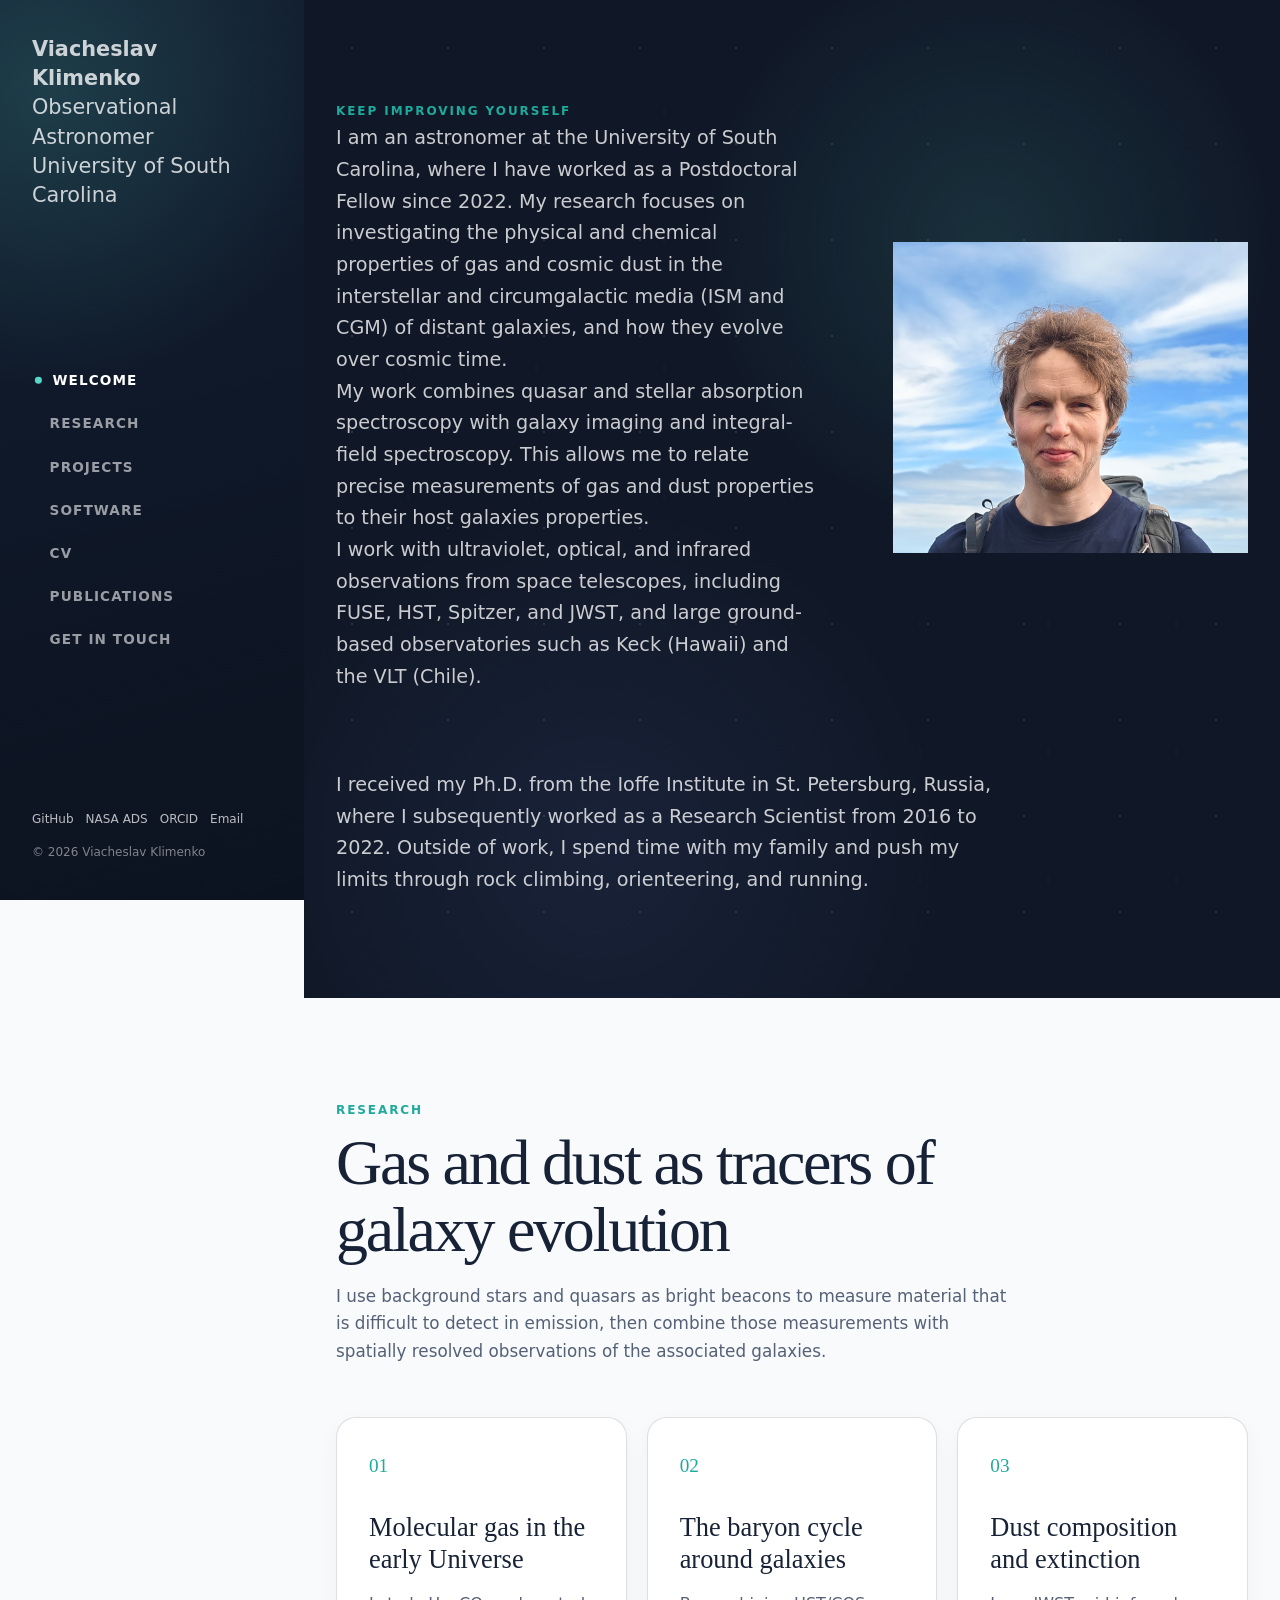
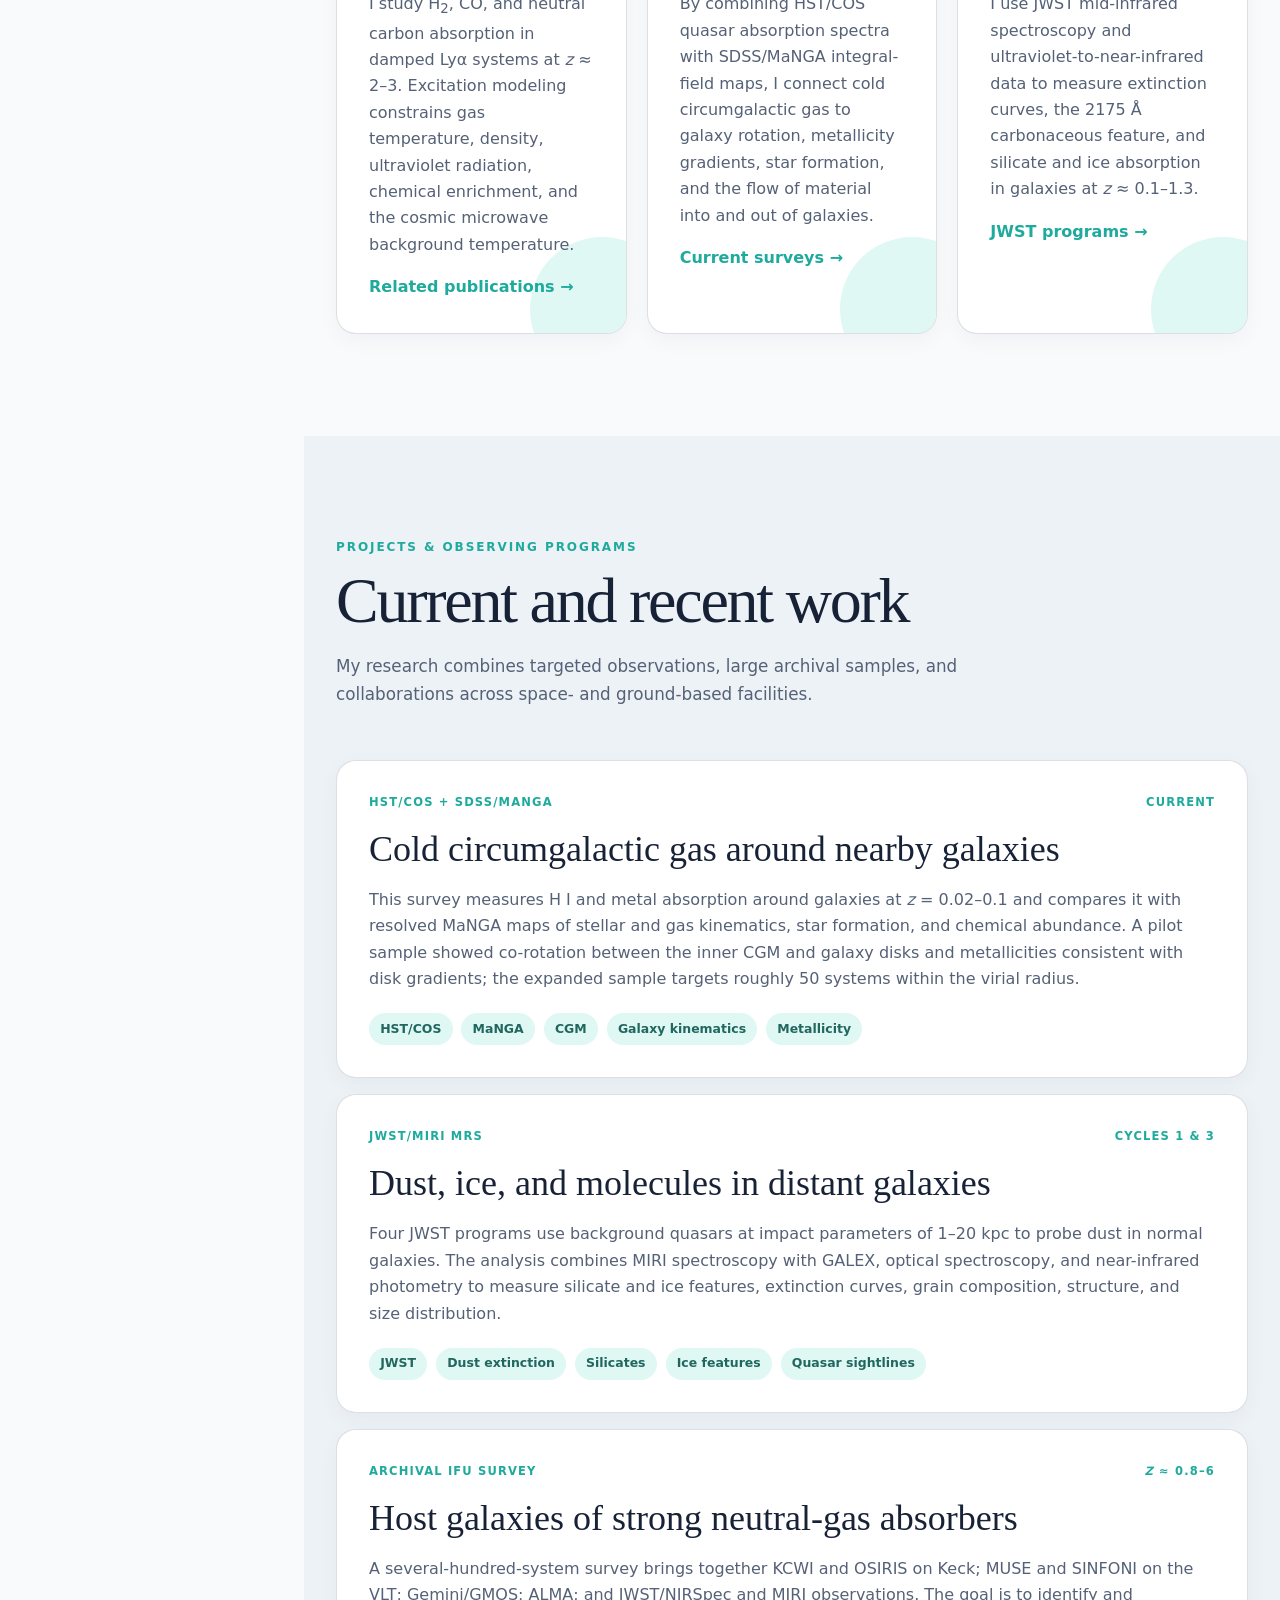
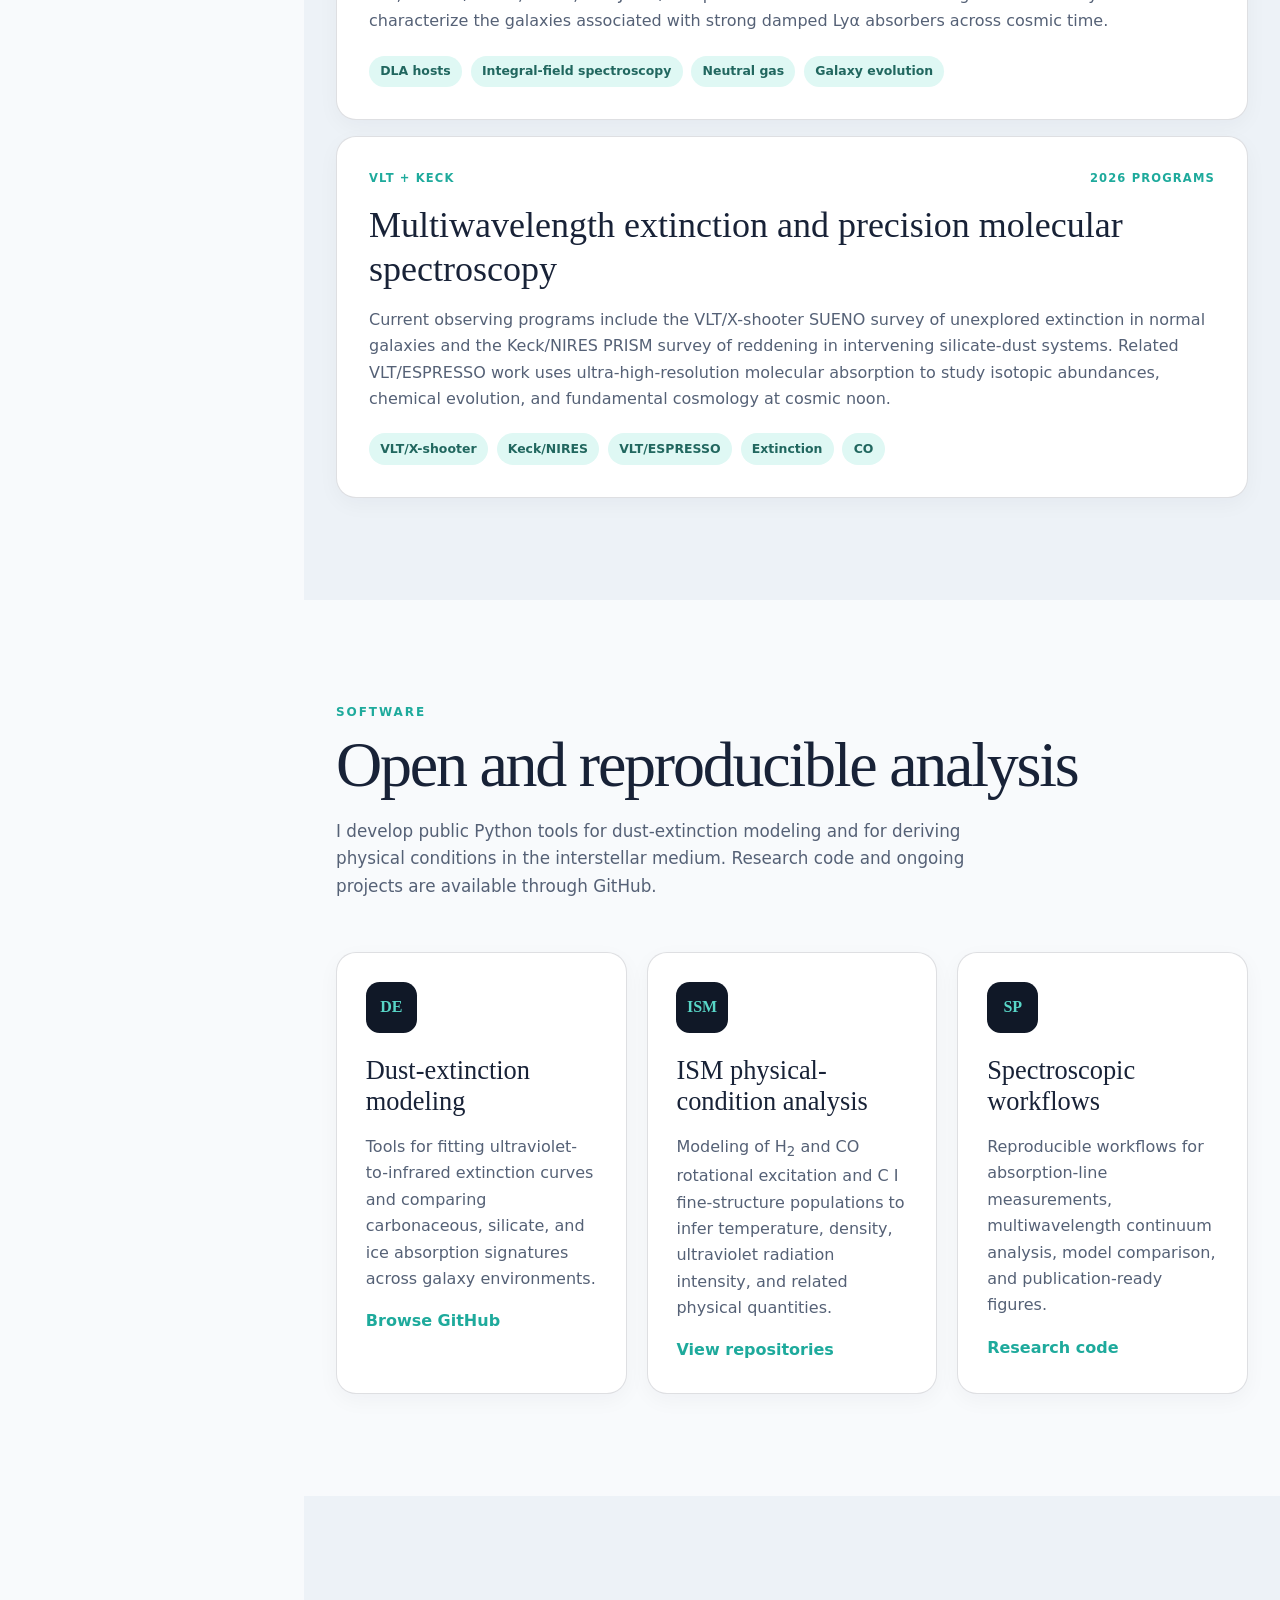
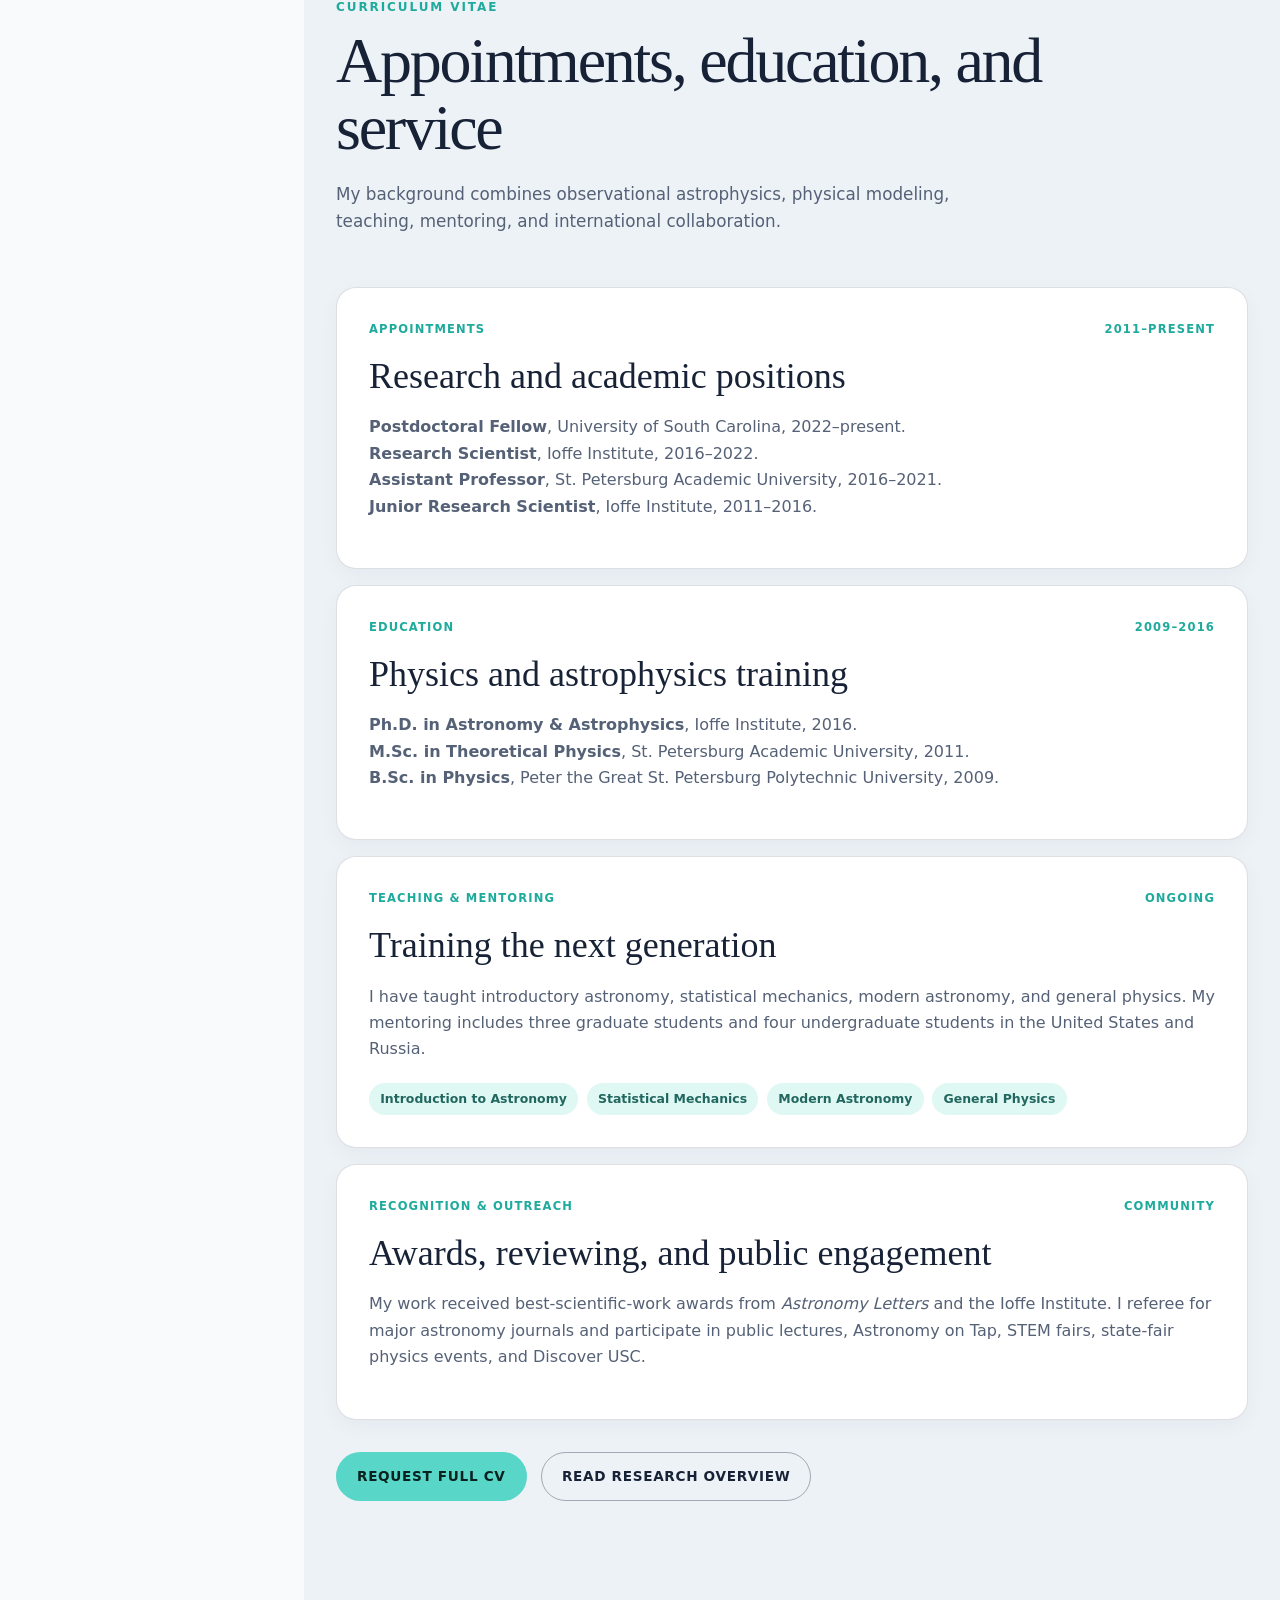
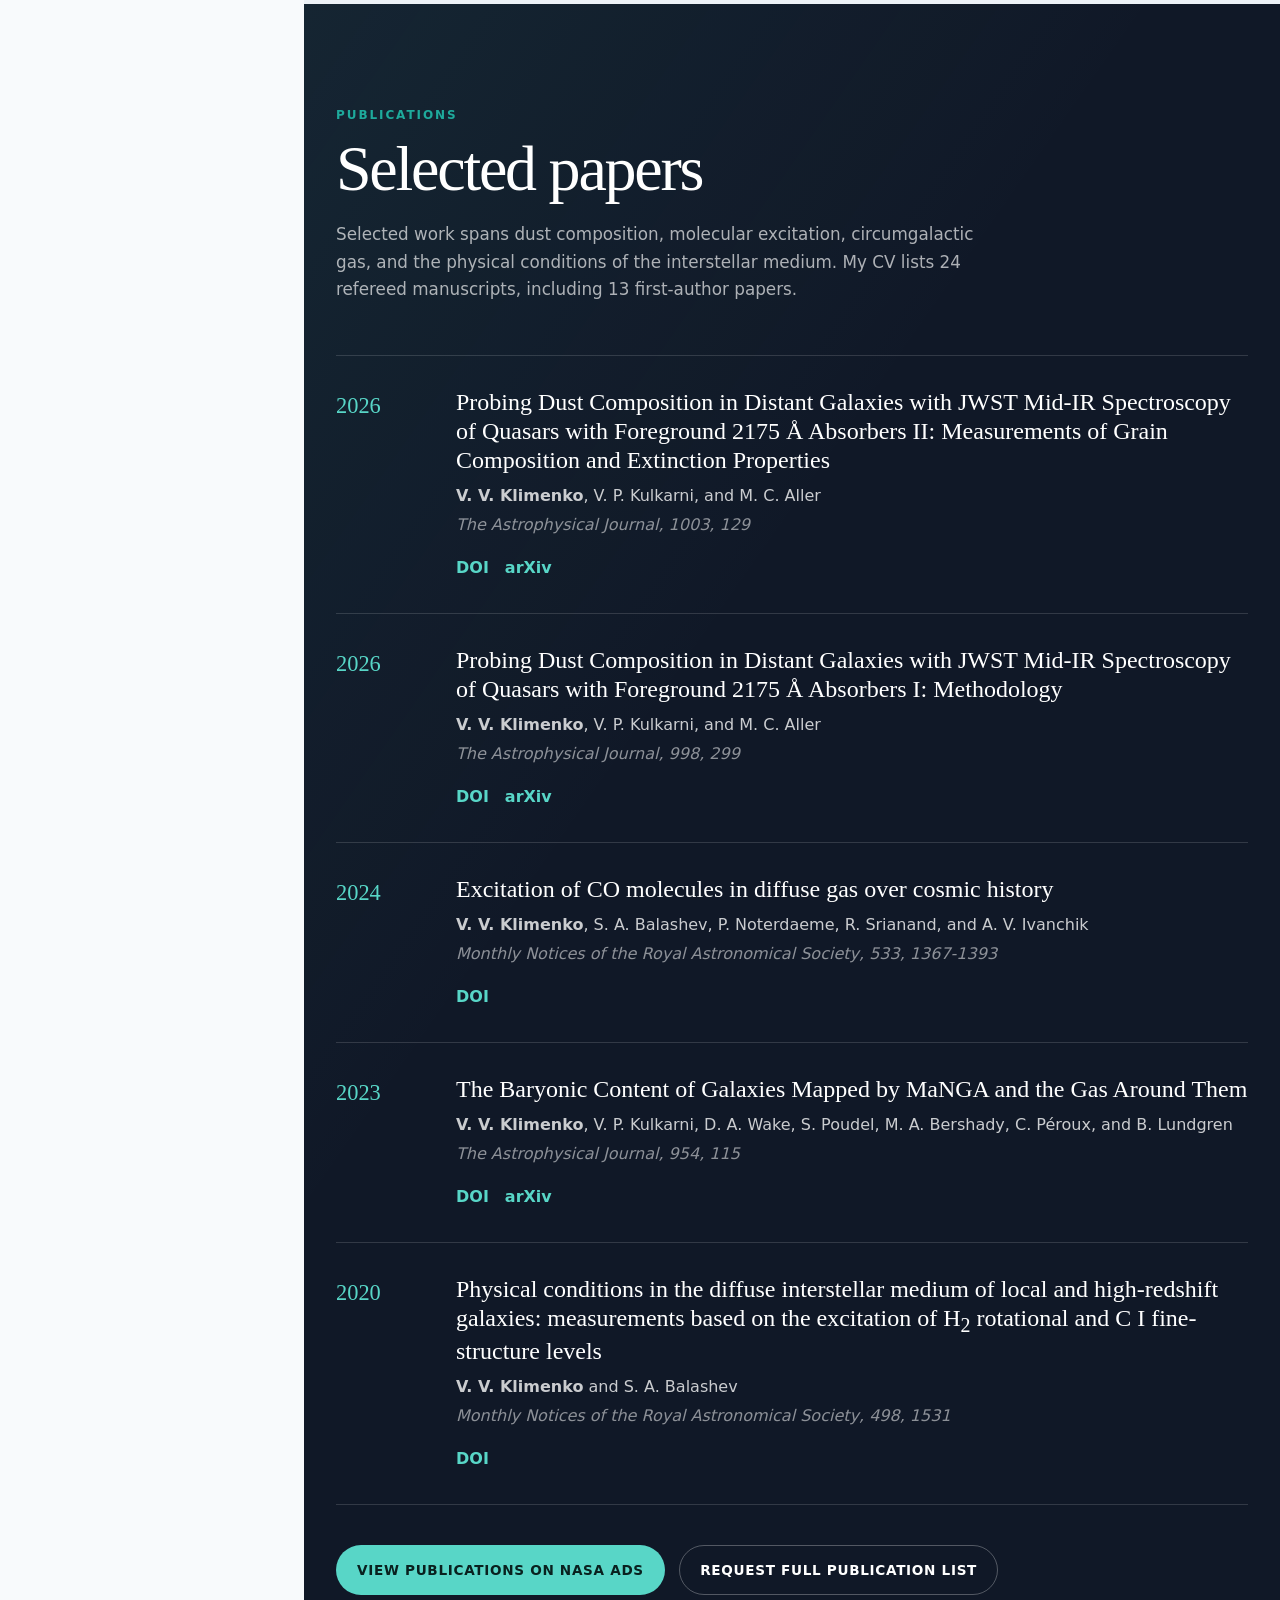
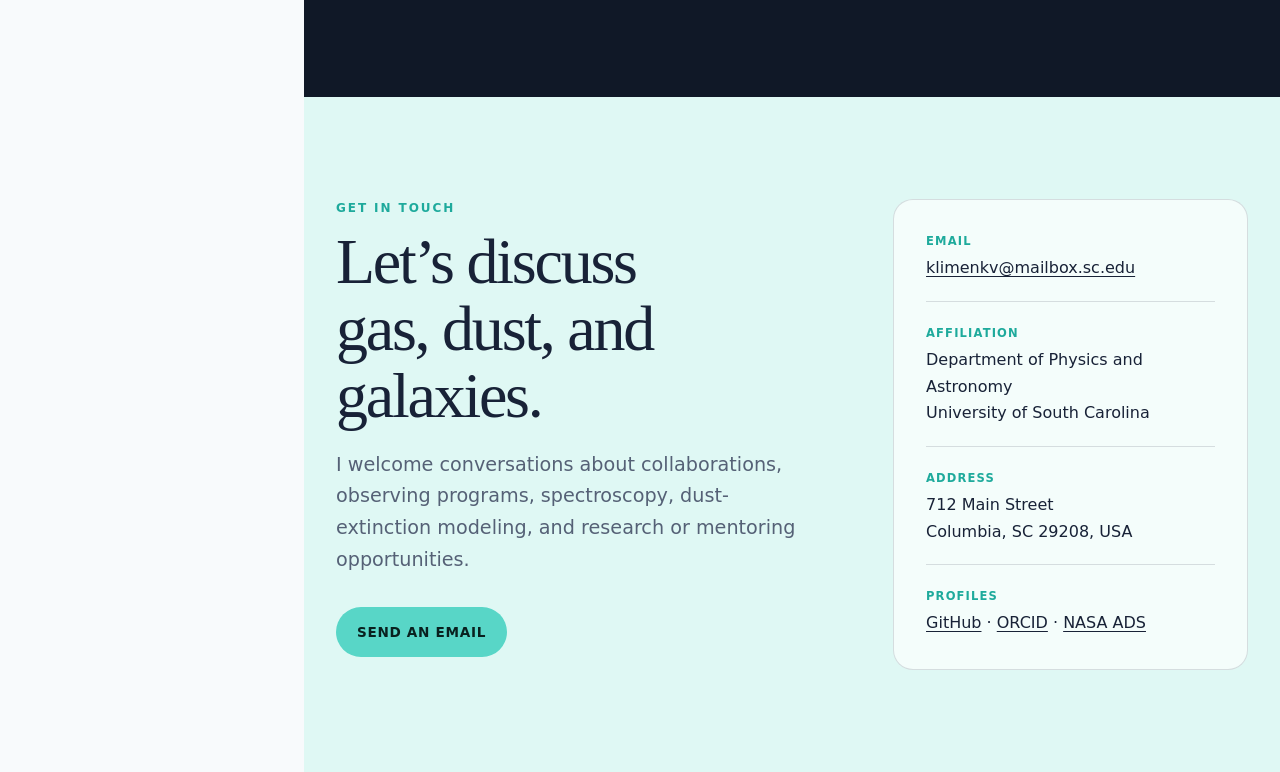
==== index.html @ ab2dc6f9 "Fix grammar and clarity in index.html content Corrected grammar and improved clarity in the text." ====
<!doctype html>
<html lang="en">
<head>
  <meta charset="utf-8">
  <meta name="viewport" content="width=device-width, initial-scale=1">
  <meta name="author" content="Viacheslav Klimenko">
  <meta name="description" content="Academic homepage of Viacheslav Klimenko, an astrophysicist studying interstellar and circumgalactic gas, dust, and galaxy evolution through absorption-line and integral-field spectroscopy.">
  <meta name="theme-color" content="#101827">
  <meta property="og:type" content="website">
  <meta property="og:title" content="Viacheslav Klimenko | Astrophysicist">
  <meta property="og:description" content="Research on gas and dust in the interstellar and circumgalactic media of nearby and distant galaxies.">
  <meta property="og:url" content="https://slavaklimenko.github.io/">
  <title>Viacheslav Klimenko | Astrophysicist</title>
  <link rel="canonical" href="https://slavaklimenko.github.io/">
  <link rel="icon" href="assets/images/favicon.svg" type="image/svg+xml">
  <link rel="stylesheet" href="assets/css/style.css">
  <script defer src="assets/js/main.js"></script>
  <script type="application/ld+json">
  {
    "@context": "https://schema.org",
    "@type": "Person",
    "name": "Viacheslav Klimenko",
    "alternateName": "Slava Klimenko",
    "jobTitle": "Postdoctoral Fellow",
    "affiliation": {
      "@type": "CollegeOrUniversity",
      "name": "University of South Carolina"
    },
    "email": "mailto:klimenkv@mailbox.sc.edu",
    "sameAs": [
      "https://github.com/slavaklimenko",
      "https://orcid.org/0000-0001-6730-2917"
    ]
  }
  </script>
</head>
<body>
  <a class="skip-link" href="#main-content">Skip to content</a>

  <aside class="sidebar" aria-label="Site navigation">
  <div class="identity">
    <h1>Viacheslav Klimenko</h1>
    <p class="info">Observational Astronomer</p>
    <p class="info">University of South Carolina</p>
  </div>

    <nav class="site-nav" aria-label="Main navigation">
      <a class="nav-link active" href="#welcome">Welcome</a>
      <a class="nav-link" href="#research">Research</a>
      <a class="nav-link" href="#projects">Projects</a>
      <a class="nav-link" href="#software">Software</a>
      <a class="nav-link" href="#background">CV</a>
      <a class="nav-link" href="#publications">Publications</a>
      <a class="nav-link" href="#contact">Get in touch</a>
    </nav>

    <div class="sidebar-footer">
      <div class="social-links" aria-label="Profile links">
        <a href="https://github.com/slavaklimenko" target="_blank" rel="noreferrer">GitHub</a>
        <a href="https://ui.adsabs.harvard.edu/search/q=author%3A%22Klimenko%2C%20V.%20V.%22" target="_blank" rel="noreferrer">NASA ADS</a>
        <a href="https://orcid.org/0000-0001-6730-2917" target="_blank" rel="noreferrer">ORCID</a>
        <a href="mailto:klimenkv@mailbox.sc.edu">Email</a>
      </div>
      <p>&copy; <span id="year"></span> Viacheslav Klimenko</p>
    </div>
  </aside>
  <main id="main-content">
    <section
      id="welcome"
      class="hero section-dark"
      aria-labelledby="welcome-heading"
    >
      <div class="star-field" aria-hidden="true"></div>
  
      <div class="section-inner hero-grid">
  
        <!-- Top-left column -->
        <div class="hero-copy reveal">
          <p class="kicker">
            Keep improving yourself
          </p>
  
          <p class="lead">
            I am an astronomer at the University of South Carolina, where I have
            worked as a Postdoctoral Fellow since 2022. My research focuses
            on investigating the physical and chemical properties of gas and
            cosmic dust in the interstellar and circumgalactic media (ISM and CGM)
            of distant galaxies, and how they evolve over cosmic time.
          </p>
  
          <p class="lead">
            My work combines quasar and stellar absorption spectroscopy with
            galaxy imaging and integral-field spectroscopy. This allows me to
            relate precise measurements of gas and dust properties to their 
            host galaxies properties.
          </p>
  
          <p class="lead">
            I work with ultraviolet, optical, and infrared observations from space
            telescopes, including FUSE, HST, Spitzer, and JWST, and large
            ground-based observatories such as Keck (Hawaii) and the VLT (Chile).
          </p>
        </div>
  
        <!-- Top-right column -->
        <div class="hero-photo reveal">
          <img
            src="assets/images/profile.jpg"
            alt="Portrait of Viacheslav Klimenko"
          >
        </div>
  
        <!-- Full-width section below both columns -->
        <div class="hero-bottom reveal">
          <p class="lead">
            I received my Ph.D. from the Ioffe Institute in St. Petersburg, Russia, where I subsequently worked as a Research Scientist from
            2016 to 2022.

            Outside of work, I spend time with my family and push my limits through rock climbing, orienteering, and running.
          </p>


          
          <!--
          <div class="button-row">
            <a class="button button-primary" href="#research">
              Explore my research
            </a>
          
            <a class="button button-ghost" href="#publications">
              Selected papers
            </a>
          
            <a class="button button-ghost" href="#background">
              Academic background
            </a>
          </div>
          -->
        </div>
  
      </div>
    </section>


    <section id="research" class="section-light" aria-labelledby="research-heading">
      <div class="section-inner">
        <header class="section-heading reveal">
          <p class="eyebrow">Research</p>
          <h2 id="research-heading">Gas and dust as tracers of galaxy evolution</h2>
          <p>
            I use background stars and quasars as bright beacons to measure material that is difficult to detect in emission,
            then combine those measurements with spatially resolved observations of the associated galaxies.
          </p>
        </header>

        <div class="card-grid research-grid">
          <article class="feature-card reveal">
            <span class="card-number">01</span>
            <h3>Molecular gas in the early Universe</h3>
            <p>
              I study H<sub>2</sub>, CO, and neutral carbon absorption in damped Lyα systems at
              <i>z</i> ≈ 2–3. Excitation modeling constrains gas temperature, density, ultraviolet radiation,
              chemical enrichment, and the cosmic microwave background temperature.
            </p>
            <a class="text-link" href="#publications">Related publications <span aria-hidden="true">&rarr;</span></a>
          </article>

          <article class="feature-card reveal">
            <span class="card-number">02</span>
            <h3>The baryon cycle around galaxies</h3>
            <p>
              By combining HST/COS quasar absorption spectra with SDSS/MaNGA integral-field maps, I connect cold
              circumgalactic gas to galaxy rotation, metallicity gradients, star formation, and the flow of material
              into and out of galaxies.
            </p>
            <a class="text-link" href="#projects">Current surveys <span aria-hidden="true">&rarr;</span></a>
          </article>

          <article class="feature-card reveal">
            <span class="card-number">03</span>
            <h3>Dust composition and extinction</h3>
            <p>
              I use JWST mid-infrared spectroscopy and ultraviolet-to-near-infrared data to measure extinction curves,
              the 2175 Å carbonaceous feature, and silicate and ice absorption in galaxies at
              <i>z</i> ≈ 0.1–1.3.
            </p>
            <a class="text-link" href="#projects">JWST programs <span aria-hidden="true">&rarr;</span></a>
          </article>
        </div>
      </div>
    </section>

    <section id="projects" class="section-muted" aria-labelledby="projects-heading">
      <div class="section-inner">
        <header class="section-heading reveal">
          <p class="eyebrow">Projects &amp; observing programs</p>
          <h2 id="projects-heading">Current and recent work</h2>
          <p>
            My research combines targeted observations, large archival samples, and collaborations across space- and
            ground-based facilities.
          </p>
        </header>

        <div class="project-list">
          <article class="project-card reveal">
            <div class="project-meta"><span>HST/COS + SDSS/MaNGA</span><span>Current</span></div>
            <h3>Cold circumgalactic gas around nearby galaxies</h3>
            <p>
              This survey measures H&nbsp;I and metal absorption around galaxies at <i>z</i> = 0.02–0.1 and compares it with
              resolved MaNGA maps of stellar and gas kinematics, star formation, and chemical abundance. A pilot sample
              showed co-rotation between the inner CGM and galaxy disks and metallicities consistent with disk gradients;
              the expanded sample targets roughly 50 systems within the virial radius.
            </p>
            <ul class="tag-list" aria-label="Project topics">
              <li>HST/COS</li><li>MaNGA</li><li>CGM</li><li>Galaxy kinematics</li><li>Metallicity</li>
            </ul>
          </article>

          <article class="project-card reveal">
            <div class="project-meta"><span>JWST/MIRI MRS</span><span>Cycles 1 &amp; 3</span></div>
            <h3>Dust, ice, and molecules in distant galaxies</h3>
            <p>
              Four JWST programs use background quasars at impact parameters of 1–20 kpc to probe dust in normal galaxies.
              The analysis combines MIRI spectroscopy with GALEX, optical spectroscopy, and near-infrared photometry to
              measure silicate and ice features, extinction curves, grain composition, structure, and size distribution.
            </p>
            <ul class="tag-list" aria-label="Project topics">
              <li>JWST</li><li>Dust extinction</li><li>Silicates</li><li>Ice features</li><li>Quasar sightlines</li>
            </ul>
          </article>

          <article class="project-card reveal">
            <div class="project-meta"><span>Archival IFU survey</span><span><i>z</i> ≈ 0.8–6</span></div>
            <h3>Host galaxies of strong neutral-gas absorbers</h3>
            <p>
              A several-hundred-system survey brings together KCWI and OSIRIS on Keck; MUSE and SINFONI on the VLT;
              Gemini/GMOS; ALMA; and JWST/NIRSpec and MIRI observations. The goal is to identify and characterize the
              galaxies associated with strong damped Lyα absorbers across cosmic time.
            </p>
            <ul class="tag-list" aria-label="Project topics">
              <li>DLA hosts</li><li>Integral-field spectroscopy</li><li>Neutral gas</li><li>Galaxy evolution</li>
            </ul>
          </article>

          <article class="project-card reveal">
            <div class="project-meta"><span>VLT + Keck</span><span>2026 programs</span></div>
            <h3>Multiwavelength extinction and precision molecular spectroscopy</h3>
            <p>
              Current observing programs include the VLT/X-shooter SUENO survey of unexplored extinction in normal
              galaxies and the Keck/NIRES PRISM survey of reddening in intervening silicate-dust systems. Related
              VLT/ESPRESSO work uses ultra-high-resolution molecular absorption to study isotopic abundances,
              chemical evolution, and fundamental cosmology at cosmic noon.
            </p>
            <ul class="tag-list" aria-label="Project topics">
              <li>VLT/X-shooter</li><li>Keck/NIRES</li><li>VLT/ESPRESSO</li><li>Extinction</li><li>CO</li>
            </ul>
          </article>
        </div>
      </div>
    </section>

    <section id="software" class="section-light" aria-labelledby="software-heading">
      <div class="section-inner">
        <header class="section-heading reveal">
          <p class="eyebrow">Software</p>
          <h2 id="software-heading">Open and reproducible analysis</h2>
          <p>
            I develop public Python tools for dust-extinction modeling and for deriving physical conditions in the
            interstellar medium. Research code and ongoing projects are available through GitHub.
          </p>
        </header>

        <div class="card-grid software-grid">
          <article class="software-card reveal">
            <div class="software-icon" aria-hidden="true">DE</div>
            <h3>Dust-extinction modeling</h3>
            <p>
              Tools for fitting ultraviolet-to-infrared extinction curves and comparing carbonaceous, silicate,
              and ice absorption signatures across galaxy environments.
            </p>
            <div class="inline-links"><a href="https://github.com/slavaklimenko" target="_blank" rel="noreferrer">Browse GitHub</a></div>
          </article>

          <article class="software-card reveal">
            <div class="software-icon" aria-hidden="true">ISM</div>
            <h3>ISM physical-condition analysis</h3>
            <p>
              Modeling of H<sub>2</sub> and CO rotational excitation and C&nbsp;I fine-structure populations to infer
              temperature, density, ultraviolet radiation intensity, and related physical quantities.
            </p>
            <div class="inline-links"><a href="https://github.com/slavaklimenko" target="_blank" rel="noreferrer">View repositories</a></div>
          </article>

          <article class="software-card reveal">
            <div class="software-icon" aria-hidden="true">SP</div>
            <h3>Spectroscopic workflows</h3>
            <p>
              Reproducible workflows for absorption-line measurements, multiwavelength continuum analysis,
              model comparison, and publication-ready figures.
            </p>
            <div class="inline-links"><a href="https://github.com/slavaklimenko" target="_blank" rel="noreferrer">Research code</a></div>
          </article>
        </div>
      </div>
    </section>

    <section id="background" class="section-muted" aria-labelledby="background-heading">
      <div class="section-inner">
        <header class="section-heading reveal">
          <p class="eyebrow">Curriculum vitae</p>
          <h2 id="background-heading">Appointments, education, and service</h2>
          <p>
            My background combines observational astrophysics, physical modeling, teaching, mentoring, and
            international collaboration.
          </p>
        </header>

        <div class="project-list">
          <article class="project-card reveal">
            <div class="project-meta"><span>Appointments</span><span>2011–present</span></div>
            <h3>Research and academic positions</h3>
            <p>
              <strong>Postdoctoral Fellow</strong>, University of South Carolina, 2022–present.<br>
              <strong>Research Scientist</strong>, Ioffe Institute, 2016–2022.<br>
              <strong>Assistant Professor</strong>, St. Petersburg Academic University, 2016–2021.<br>
              <strong>Junior Research Scientist</strong>, Ioffe Institute, 2011–2016.
            </p>
          </article>

          <article class="project-card reveal">
            <div class="project-meta"><span>Education</span><span>2009–2016</span></div>
            <h3>Physics and astrophysics training</h3>
            <p>
              <strong>Ph.D. in Astronomy &amp; Astrophysics</strong>, Ioffe Institute, 2016.<br>
              <strong>M.Sc. in Theoretical Physics</strong>, St. Petersburg Academic University, 2011.<br>
              <strong>B.Sc. in Physics</strong>, Peter the Great St. Petersburg Polytechnic University, 2009.
            </p>
          </article>

          <article class="project-card reveal">
            <div class="project-meta"><span>Teaching &amp; mentoring</span><span>Ongoing</span></div>
            <h3>Training the next generation</h3>
            <p>
              I have taught introductory astronomy, statistical mechanics, modern astronomy, and general physics.
              My mentoring includes three graduate students and four undergraduate students in the United States
              and Russia.
            </p>
            <ul class="tag-list" aria-label="Teaching topics">
              <li>Introduction to Astronomy</li><li>Statistical Mechanics</li><li>Modern Astronomy</li><li>General Physics</li>
            </ul>
          </article>

          <article class="project-card reveal">
            <div class="project-meta"><span>Recognition &amp; outreach</span><span>Community</span></div>
            <h3>Awards, reviewing, and public engagement</h3>
            <p>
              My work received best-scientific-work awards from <em>Astronomy Letters</em> and the Ioffe Institute.
              I referee for major astronomy journals and participate in public lectures, Astronomy on Tap,
              STEM fairs, state-fair physics events, and Discover USC.
            </p>
          </article>
        </div>

        <div class="button-row">
          <a class="button button-primary" href="mailto:klimenkv@mailbox.sc.edu?subject=Curriculum%20Vitae%20request">Request full CV</a>
          <a class="button button-outline" href="#research">Read research overview</a>
        </div>
      </div>
    </section>

    <section id="publications" class="section-dark section-publications" aria-labelledby="publications-heading">
      <div class="section-inner">
        <header class="section-heading reveal">
          <p class="eyebrow">Publications</p>
          <h2 id="publications-heading">Selected papers</h2>
          <p>
            Selected work spans dust composition, molecular excitation, circumgalactic gas, and the physical conditions
            of the interstellar medium. My CV lists 24 refereed manuscripts, including 13 first-author papers.
          </p>
        </header>

        <ol class="publication-list">
          <li class="publication reveal">
            <span class="pub-year">2026</span>
            <div>
              <h3>Probing Dust Composition in Distant Galaxies with JWST Mid-IR Spectroscopy of Quasars with Foreground 2175 Å Absorbers II: Measurements of Grain Composition and Extinction Properties</h3>
              <p><strong>V. V. Klimenko</strong>, V. P. Kulkarni, and M. C. Aller</p>
              <p class="journal">The Astrophysical Journal, 1003, 129</p>
              <div class="inline-links"><a href="https://doi.org/10.3847/1538-4357/ae5659" target="_blank" rel="noreferrer">DOI</a><a href="https://arxiv.org/abs/2603.25034" target="_blank" rel="noreferrer">arXiv</a></div>
            </div>
          </li>

          <li class="publication reveal">
            <span class="pub-year">2026</span>
            <div>
              <h3>Probing Dust Composition in Distant Galaxies with JWST Mid-IR Spectroscopy of Quasars with Foreground 2175 Å Absorbers I: Methodology</h3>
              <p><strong>V. V. Klimenko</strong>, V. P. Kulkarni, and M. C. Aller</p>
              <p class="journal">The Astrophysical Journal, 998, 299</p>
              <div class="inline-links"><a href="https://doi.org/10.3847/1538-4357/ae3240" target="_blank" rel="noreferrer">DOI</a><a href="https://arxiv.org/abs/2602.09192" target="_blank" rel="noreferrer">arXiv</a></div>
            </div>
          </li>

          <li class="publication reveal">
            <span class="pub-year">2024</span>
            <div>
              <h3>Excitation of CO molecules in diffuse gas over cosmic history</h3>
              <p><strong>V. V. Klimenko</strong>, S. A. Balashev, P. Noterdaeme, R. Srianand, and A. V. Ivanchik</p>
              <p class="journal">Monthly Notices of the Royal Astronomical Society, 533, 1367-1393</p>
              <div class="inline-links"><a href="https://doi.org/10.1093/mnras/stae1863" target="_blank" rel="noreferrer">DOI</a></div>
            </div>
          </li>

          <li class="publication reveal">
            <span class="pub-year">2023</span>
            <div>
              <h3>The Baryonic Content of Galaxies Mapped by MaNGA and the Gas Around Them</h3>
              <p><strong>V. V. Klimenko</strong>, V. P. Kulkarni, D. A. Wake, S. Poudel, M. A. Bershady, C. Péroux, and B. Lundgren</p>
              <p class="journal">The Astrophysical Journal, 954, 115</p>
              <div class="inline-links"><a href="https://doi.org/10.3847/1538-4357/ace329" target="_blank" rel="noreferrer">DOI</a><a href="https://arxiv.org/abs/2308.10992" target="_blank" rel="noreferrer">arXiv</a></div>
            </div>
          </li>

          <li class="publication reveal">
            <span class="pub-year">2020</span>
            <div>
              <h3>Physical conditions in the diffuse interstellar medium of local and high-redshift galaxies: measurements based on the excitation of H<sub>2</sub> rotational and C&nbsp;I fine-structure levels</h3>
              <p><strong>V. V. Klimenko</strong> and S. A. Balashev</p>
              <p class="journal">Monthly Notices of the Royal Astronomical Society, 498, 1531</p>
              <div class="inline-links"><a href="https://doi.org/10.1093/mnras/staa2134" target="_blank" rel="noreferrer">DOI</a></div>
            </div>
          </li>
        </ol>

        <div class="button-row">
          <a class="button button-primary" href="https://ui.adsabs.harvard.edu/search/q=author%3A%22Klimenko%2C%20V.%20V.%22" target="_blank" rel="noreferrer">View publications on NASA ADS</a>
          <a class="button button-ghost" href="mailto:klimenkv@mailbox.sc.edu?subject=Publication%20list%20request">Request full publication list</a>
        </div>
      </div>
    </section>

    <section id="contact" class="section-contact" aria-labelledby="contact-heading">
      <div class="section-inner contact-grid">
        <div class="reveal">
          <p class="eyebrow">Get in touch</p>
          <h2 id="contact-heading">Let’s discuss gas, dust, and galaxies.</h2>
          <p class="lead">
            I welcome conversations about collaborations, observing programs, spectroscopy, dust-extinction modeling,
            and research or mentoring opportunities.
          </p>
          <a class="button button-primary" href="mailto:klimenkv@mailbox.sc.edu">Send an email</a>
        </div>

        <address class="contact-card reveal">
          <div><span>Email</span><a href="mailto:klimenkv@mailbox.sc.edu">klimenkv@mailbox.sc.edu</a></div>
          <div><span>Affiliation</span><p>Department of Physics and Astronomy<br>University of South Carolina</p></div>
          <div><span>Address</span><p>712 Main Street<br>Columbia, SC 29208, USA</p></div>
          <div><span>Profiles</span><p><a href="https://github.com/slavaklimenko" target="_blank" rel="noreferrer">GitHub</a> &middot; <a href="https://orcid.org/0000-0001-6730-2917" target="_blank" rel="noreferrer">ORCID</a> &middot; <a href="https://ui.adsabs.harvard.edu/search/q=author%3A%22Klimenko%2C%20V.%20V.%22" target="_blank" rel="noreferrer">NASA ADS</a></p></div>
        </address>
      </div>
    </section>
  </main>

  <button id="back-to-top" class="back-to-top" type="button" aria-label="Back to top">&uarr;</button>
</body>
</html>
---- assets/css/style.css ----
:root {
  --sidebar-width: 19rem;
  --ink: #182237;
  --ink-soft: #556176;
  --paper: #f8fafc;
  --paper-alt: #edf2f7;
  --night: #101827;
  --night-soft: #18243a;
  --accent: #58d6c7;
  --accent-strong: #1eaa9c;
  --accent-pale: #dff8f4;
  --line: rgba(24, 34, 55, 0.14);
  --white: #ffffff;
  --shadow: 0 1rem 3rem rgba(16, 24, 39, 0.12);
  --radius: 1.25rem;
  --max-width: 76rem;
  --font-sans: Inter, ui-sans-serif, system-ui, -apple-system, BlinkMacSystemFont, "Segoe UI", sans-serif;
  --font-display: Georgia, "Times New Roman", serif;
}

* {
  box-sizing: border-box;
}

html {
  scroll-behavior: smooth;
}

body {
  margin: 0;
  min-width: 20rem;
  background: var(--paper);
  color: var(--ink);
  font-family: var(--font-sans);
  line-height: 1.65;
}

img {
  display: block;
  max-width: 100%;
}

a {
  color: inherit;
  text-decoration-thickness: 0.08em;
  text-underline-offset: 0.18em;
}

a:focus-visible,
button:focus-visible {
  outline: 0.2rem solid var(--accent);
  outline-offset: 0.2rem;
}

.skip-link {
  position: fixed;
  z-index: 1000;
  top: 0.75rem;
  left: 0.75rem;
  transform: translateY(-200%);
  padding: 0.7rem 1rem;
  border-radius: 0.5rem;
  background: var(--white);
  color: var(--night);
  font-weight: 700;
}

.skip-link:focus {
  transform: translateY(0);
}

.sidebar {
  position: fixed;
  inset: 0 auto 0 0;
  z-index: 50;
  display: flex;
  width: var(--sidebar-width);
  flex-direction: column;
  justify-content: space-between;
  overflow-y: auto;
  padding: 2.2rem 2rem 1.6rem;
  background:
    radial-gradient(circle at 15% 10%, rgba(88, 214, 199, 0.18), transparent 35%),
    linear-gradient(165deg, #121d30 0%, #0c1320 100%);
  color: rgba(255, 255, 255, 0.78);
}

.identity h1,
.identity .info {
  font-size: 1.3rem;   /* Same size for all lines */
  font-weight: 600;
  margin: 0;
  line-height: 1.4;
}

.identity .info {
  font-weight: 400;    /* Optional: slightly lighter than the name */
}


.monogram {
  display: inline-grid;
  width: 3.3rem;
  height: 3.3rem;
  place-items: center;
  border: 0.08rem solid rgba(255, 255, 255, 0.28);
  border-radius: 50%;
  color: var(--white);
  font-family: var(--font-display);
  font-size: 1.3rem;
  text-decoration: none;
}

.eyebrow,
.kicker {
  margin: 0;
  color: var(--accent-strong);
  font-size: 0.75rem;
  font-weight: 800;
  letter-spacing: 0.16em;
  text-transform: uppercase;
}

.sidebar .eyebrow {
  margin-top: 1.25rem;
  color: var(--accent);
}

.roles {
  margin: 0;
  font-size: 0.94rem;
  line-height: 1.55;
}

.site-nav {
  display: grid;
  gap: 0.2rem;
  margin: 2.4rem 0;
}

.nav-link {
  position: relative;
  padding: 0.55rem 0 0.55rem 1.1rem;
  color: rgba(255, 255, 255, 0.58);
  font-size: 0.85rem;
  font-weight: 750;
  letter-spacing: 0.08em;
  text-decoration: none;
  text-transform: uppercase;
  transition: color 180ms ease, transform 180ms ease;
}

.nav-link::before {
  position: absolute;
  top: 50%;
  left: 0;
  width: 0.42rem;
  height: 0.42rem;
  border-radius: 50%;
  background: var(--accent);
  content: "";
  opacity: 0;
  transform: translateY(-50%) scale(0.5);
  transition: opacity 180ms ease, transform 180ms ease;
}

.nav-link:hover,
.nav-link.active {
  color: var(--white);
  transform: translateX(0.18rem);
}

.nav-link.active::before {
  opacity: 1;
  transform: translateY(-50%) scale(1);
}

.sidebar-footer {
  color: rgba(255, 255, 255, 0.48);
  font-size: 0.75rem;
}

.social-links {
  display: flex;
  flex-wrap: wrap;
  gap: 0.75rem;
  margin-bottom: 0.8rem;
}

.social-links a {
  color: rgba(255, 255, 255, 0.72);
  text-decoration: none;
}

.social-links a:hover {
  color: var(--accent);
}

main {
  margin-left: var(--sidebar-width);
}

section {
  position: relative;
  scroll-margin-top: 1rem;
}

.section-inner {
  width: min(calc(100% - 4rem), var(--max-width));
  margin-inline: auto;
  padding-block: clamp(5rem, 8vw, 8rem);
}

.section-dark {
  overflow: hidden;
  background: var(--night);
  color: rgba(255, 255, 255, 0.78);
}

.section-light {
  background: var(--paper);
}

.section-muted {
  background: var(--paper-alt);
}

.hero {
  min-height: 100vh;
  display: grid;
  align-items: center;
}

.star-field,
.star-field::before,
.star-field::after {
  position: absolute;
  inset: 0;
  pointer-events: none;
}

.star-field {
  background:
    radial-gradient(circle at 70% 24%, rgba(88, 214, 199, 0.13), transparent 28%),
    radial-gradient(circle at 30% 85%, rgba(125, 152, 255, 0.08), transparent 32%);
}

.star-field::before {
  background-image:
    radial-gradient(circle, rgba(255,255,255,0.7) 0 0.05rem, transparent 0.06rem),
    radial-gradient(circle, rgba(255,255,255,0.4) 0 0.04rem, transparent 0.05rem);
  background-position: 0 0, 2.5rem 3rem;
  background-size: 6rem 6rem, 8rem 8rem;
  content: "";
  opacity: 0.16;
}

.hero-grid {
  position: relative;
  display: grid;
  grid-template-columns: minmax(0, 1.15fr) minmax(18rem, 0.85fr);
  gap: clamp(2.5rem, 6vw, 6rem);
  align-items: center;
}

.hero h2,
.section-heading h2,
.contact-grid h2 {
  margin: 0.55rem 0 1.2rem;
  font-family: var(--font-display);
  font-weight: 500;
  line-height: 1.05;
}

.hero h2 {
  max-width: 13ch;
  color: var(--white);
  font-size: clamp(3.3rem, 7vw, 7.5rem);
  letter-spacing: -0.04em;
}

.hero-bottom {
  grid-column: 1 / -1;
}

.lead {
  max-width: 42rem;
  margin: 0;
  font-size: clamp(1.05rem, 1.5vw, 1.28rem);
}

.button-row {
  display: flex;
  flex-wrap: wrap;
  gap: 0.9rem;
  margin-top: 2rem;
}

.button {
  display: inline-flex;
  min-height: 3.1rem;
  align-items: center;
  justify-content: center;
  padding: 0.75rem 1.25rem;
  border: 0.08rem solid transparent;
  border-radius: 999px;
  font-size: 0.85rem;
  font-weight: 800;
  letter-spacing: 0.05em;
  text-decoration: none;
  text-transform: uppercase;
  transition: transform 180ms ease, background-color 180ms ease, border-color 180ms ease;
}

.button:hover {
  transform: translateY(-0.15rem);
}

.button-primary {
  background: var(--accent);
  color: #09211f;
}

.button-primary:hover {
  background: #78e4d8;
}

.button-ghost {
  border-color: rgba(255, 255, 255, 0.28);
  color: var(--white);
}

.button-ghost:hover {
  border-color: var(--accent);
}

.button-outline {
  border-color: rgba(24, 34, 55, 0.35);
  color: var(--ink);
}

.button-outline:hover {
  border-color: var(--accent-strong);
  background: rgba(255, 255, 255, 0.55);
}

.profile-card {
  overflow: hidden;
  border: 0.08rem solid rgba(255, 255, 255, 0.14);
  border-radius: var(--radius);
  background: rgba(255, 255, 255, 0.06);
  box-shadow: var(--shadow);
  backdrop-filter: blur(0.7rem);
}

.profile-card img {
  width: 100%;
  aspect-ratio: 4 / 3;
  object-fit: cover;
  border-bottom: 0.08rem solid rgba(255, 255, 255, 0.12);
}

.profile-card > div {
  padding: 1.5rem;
}

.profile-card h3 {
  margin: 0 0 0.55rem;
  color: var(--white);
  font-family: var(--font-display);
  font-size: 1.65rem;
  font-weight: 500;
}

.profile-card p {
  margin: 0;
}

.quick-facts {
  display: grid;
  gap: 0.65rem;
  margin: 1.3rem 0 0;
  padding-top: 1.2rem;
  border-top: 0.08rem solid rgba(255, 255, 255, 0.12);
}

.quick-facts div {
  display: grid;
  grid-template-columns: 6.5rem 1fr;
  gap: 0.75rem;
}

.quick-facts dt {
  color: var(--accent);
  font-size: 0.72rem;
  font-weight: 800;
  letter-spacing: 0.08em;
  text-transform: uppercase;
}

.quick-facts dd {
  margin: 0;
}

.section-heading {
  max-width: 48rem;
  margin-bottom: 3.2rem;
}

.section-heading h2,
.contact-grid h2 {
  color: var(--ink);
  font-size: clamp(2.5rem, 5vw, 4.8rem);
  letter-spacing: -0.035em;
}

.section-heading > p:last-child {
  max-width: 42rem;
  margin: 0;
  color: var(--ink-soft);
  font-size: 1.05rem;
}

.section-dark .section-heading h2,
.section-dark .section-heading > p:last-child {
  color: var(--white);
}

.section-dark .section-heading > p:last-child {
  color: rgba(255, 255, 255, 0.66);
}

.card-grid {
  display: grid;
  gap: 1.25rem;
}

.research-grid,
.software-grid {
  grid-template-columns: repeat(3, minmax(0, 1fr));
}

.feature-card,
.software-card,
.project-card {
  position: relative;
  overflow: hidden;
  border: 0.08rem solid var(--line);
  border-radius: var(--radius);
  background: var(--white);
  box-shadow: 0 0.4rem 1.3rem rgba(16, 24, 39, 0.04);
}

.feature-card {
  min-height: 22rem;
  padding: 2rem;
}

.feature-card::after {
  position: absolute;
  right: -3rem;
  bottom: -3rem;
  width: 9rem;
  height: 9rem;
  border-radius: 50%;
  background: var(--accent-pale);
  content: "";
  transition: transform 240ms ease;
}

.feature-card:hover::after {
  transform: scale(1.22);
}

.card-number {
  display: inline-block;
  color: var(--accent-strong);
  font-family: var(--font-display);
  font-size: 1.2rem;
}

.feature-card h3,
.project-card h3,
.software-card h3,
.publication h3 {
  position: relative;
  z-index: 1;
  margin: 1.9rem 0 0.75rem;
  color: var(--ink);
  font-family: var(--font-display);
  font-size: 1.65rem;
  font-weight: 500;
  line-height: 1.2;
}

.feature-card p,
.project-card p,
.software-card p {
  position: relative;
  z-index: 1;
  color: var(--ink-soft);
}

.text-link,
.inline-links a {
  position: relative;
  z-index: 1;
  color: var(--accent-strong);
  font-weight: 800;
  text-decoration: none;
}

.text-link:hover,
.inline-links a:hover {
  text-decoration: underline;
}

.project-list {
  display: grid;
  gap: 1rem;
}

.project-card {
  padding: 2rem;
}

.project-meta {
  display: flex;
  justify-content: space-between;
  gap: 1rem;
  color: var(--accent-strong);
  font-size: 0.72rem;
  font-weight: 800;
  letter-spacing: 0.1em;
  text-transform: uppercase;
}

.project-card h3 {
  margin-top: 1rem;
  font-size: clamp(1.6rem, 3vw, 2.25rem);
}

.tag-list {
  display: flex;
  flex-wrap: wrap;
  gap: 0.55rem;
  margin: 1.3rem 0 0;
  padding: 0;
  list-style: none;
}

.tag-list li {
  padding: 0.35rem 0.7rem;
  border-radius: 999px;
  background: var(--accent-pale);
  color: #21675f;
  font-size: 0.78rem;
  font-weight: 700;
}

.inline-links {
  display: flex;
  flex-wrap: wrap;
  gap: 1rem;
  margin-top: 1rem;
}

.software-card {
  padding: 1.8rem;
}

.software-icon {
  display: grid;
  width: 3.2rem;
  height: 3.2rem;
  place-items: center;
  border-radius: 0.85rem;
  background: var(--night);
  color: var(--accent);
  font-family: var(--font-display);
  font-weight: 700;
}

.software-card h3 {
  margin-top: 1.35rem;
}

.section-publications {
  background:
    linear-gradient(125deg, rgba(88, 214, 199, 0.07), transparent 40%),
    var(--night);
}

.publication-list {
  display: grid;
  gap: 0;
  margin: 0 0 2.5rem;
  padding: 0;
  list-style: none;
  border-top: 0.08rem solid rgba(255, 255, 255, 0.14);
}

.publication {
  display: grid;
  grid-template-columns: 6rem 1fr;
  gap: 1.5rem;
  padding: 2rem 0;
  border-bottom: 0.08rem solid rgba(255, 255, 255, 0.14);
}

.pub-year {
  color: var(--accent);
  font-family: var(--font-display);
  font-size: 1.4rem;
}

.publication h3 {
  margin: 0 0 0.5rem;
  color: var(--white);
  font-size: 1.5rem;
}

.publication p {
  margin: 0.2rem 0;
}

.publication .journal {
  color: rgba(255, 255, 255, 0.52);
  font-style: italic;
}

.publication .inline-links a {
  color: var(--accent);
}

.section-contact {
  background: var(--accent-pale);
}

.contact-grid {
  display: grid;
  grid-template-columns: minmax(0, 1.15fr) minmax(18rem, 0.85fr);
  gap: clamp(2rem, 6vw, 6rem);
  align-items: start;
}

.contact-grid h2 {
  max-width: 12ch;
}

.contact-grid .lead {
  margin-bottom: 2rem;
  color: var(--ink-soft);
}

.contact-card {
  display: grid;
  gap: 1.4rem;
  padding: 2rem;
  border: 0.08rem solid rgba(24, 34, 55, 0.14);
  border-radius: var(--radius);
  background: rgba(255, 255, 255, 0.65);
  font-style: normal;
}

.contact-card div {
  padding-bottom: 1.2rem;
  border-bottom: 0.08rem solid var(--line);
}

.contact-card div:last-child {
  padding-bottom: 0;
  border-bottom: 0;
}

.contact-card span {
  display: block;
  margin-bottom: 0.25rem;
  color: var(--accent-strong);
  font-size: 0.72rem;
  font-weight: 800;
  letter-spacing: 0.1em;
  text-transform: uppercase;
}

.contact-card p {
  margin: 0;
}

.back-to-top {
  position: fixed;
  right: 1.25rem;
  bottom: 1.25rem;
  z-index: 80;
  display: grid;
  width: 3rem;
  height: 3rem;
  place-items: center;
  border: 0;
  border-radius: 50%;
  background: var(--night);
  color: var(--white);
  box-shadow: var(--shadow);
  cursor: pointer;
  opacity: 0;
  pointer-events: none;
  transform: translateY(0.8rem);
  transition: opacity 180ms ease, transform 180ms ease;
}

.back-to-top.visible {
  opacity: 1;
  pointer-events: auto;
  transform: translateY(0);
}

.reveal {
  opacity: 0;
  transform: translateY(1.2rem);
  transition: opacity 600ms ease, transform 600ms ease;
}

.reveal.is-visible {
  opacity: 1;
  transform: translateY(0);
}

@media (max-width: 64rem) {
  :root {
    --sidebar-width: 15.5rem;
  }

  .sidebar {
    padding-inline: 1.35rem;
  }

  .research-grid,
  .software-grid {
    grid-template-columns: 1fr;
  }

  .feature-card {
    min-height: 0;
  }

  .hero-grid,
  .contact-grid {
    grid-template-columns: 1fr;
  }

  .profile-card {
    max-width: 36rem;
  }
}

@media (max-width: 48rem) {
  .sidebar {
    position: relative;
    width: 100%;
    min-height: auto;
    overflow: visible;
    padding: 1.2rem;
  }

  .identity {
    display: grid;
    grid-template-columns: auto 1fr;
    gap: 0.25rem 0.9rem;
    align-items: center;
  }

  .monogram {
    grid-row: 1 / 4;
  }

  .sidebar .eyebrow {
    margin: 0;
  }

  .identity h1 {
    font-size: 1.55rem;
  }

  .roles {
    font-size: 0.8rem;
  }

  .site-nav {
    display: flex;
    overflow-x: auto;
    gap: 0.35rem;
    margin: 1rem 0 0;
    padding-bottom: 0.25rem;
    scrollbar-width: thin;
  }

  .nav-link {
    flex: 0 0 auto;
    padding: 0.55rem 0.7rem;
    border: 0.08rem solid rgba(255, 255, 255, 0.12);
    border-radius: 999px;
    font-size: 0.7rem;
  }

  .nav-link::before,
  .sidebar-footer {
    display: none;
  }

  main {
    margin-left: 0;
  }

  section {
    scroll-margin-top: 0;
  }

  .hero {
    min-height: auto;
  }

  .section-inner {
    width: min(calc(100% - 2.2rem), var(--max-width));
    padding-block: 4.5rem;
  }

  .hero h2 {
    font-size: clamp(3rem, 15vw, 5.2rem);
  }

  .publication {
    grid-template-columns: 1fr;
    gap: 0.5rem;
  }

  .back-to-top {
    right: 0.8rem;
    bottom: 0.8rem;
  }
}

@media (prefers-reduced-motion: reduce) {
  html {
    scroll-behavior: auto;
  }

  *,
  *::before,
  *::after {
    scroll-behavior: auto !important;
    transition-duration: 0.01ms !important;
    animation-duration: 0.01ms !important;
    animation-iteration-count: 1 !important;
  }

  .reveal {
    opacity: 1;
    transform: none;
  }
}
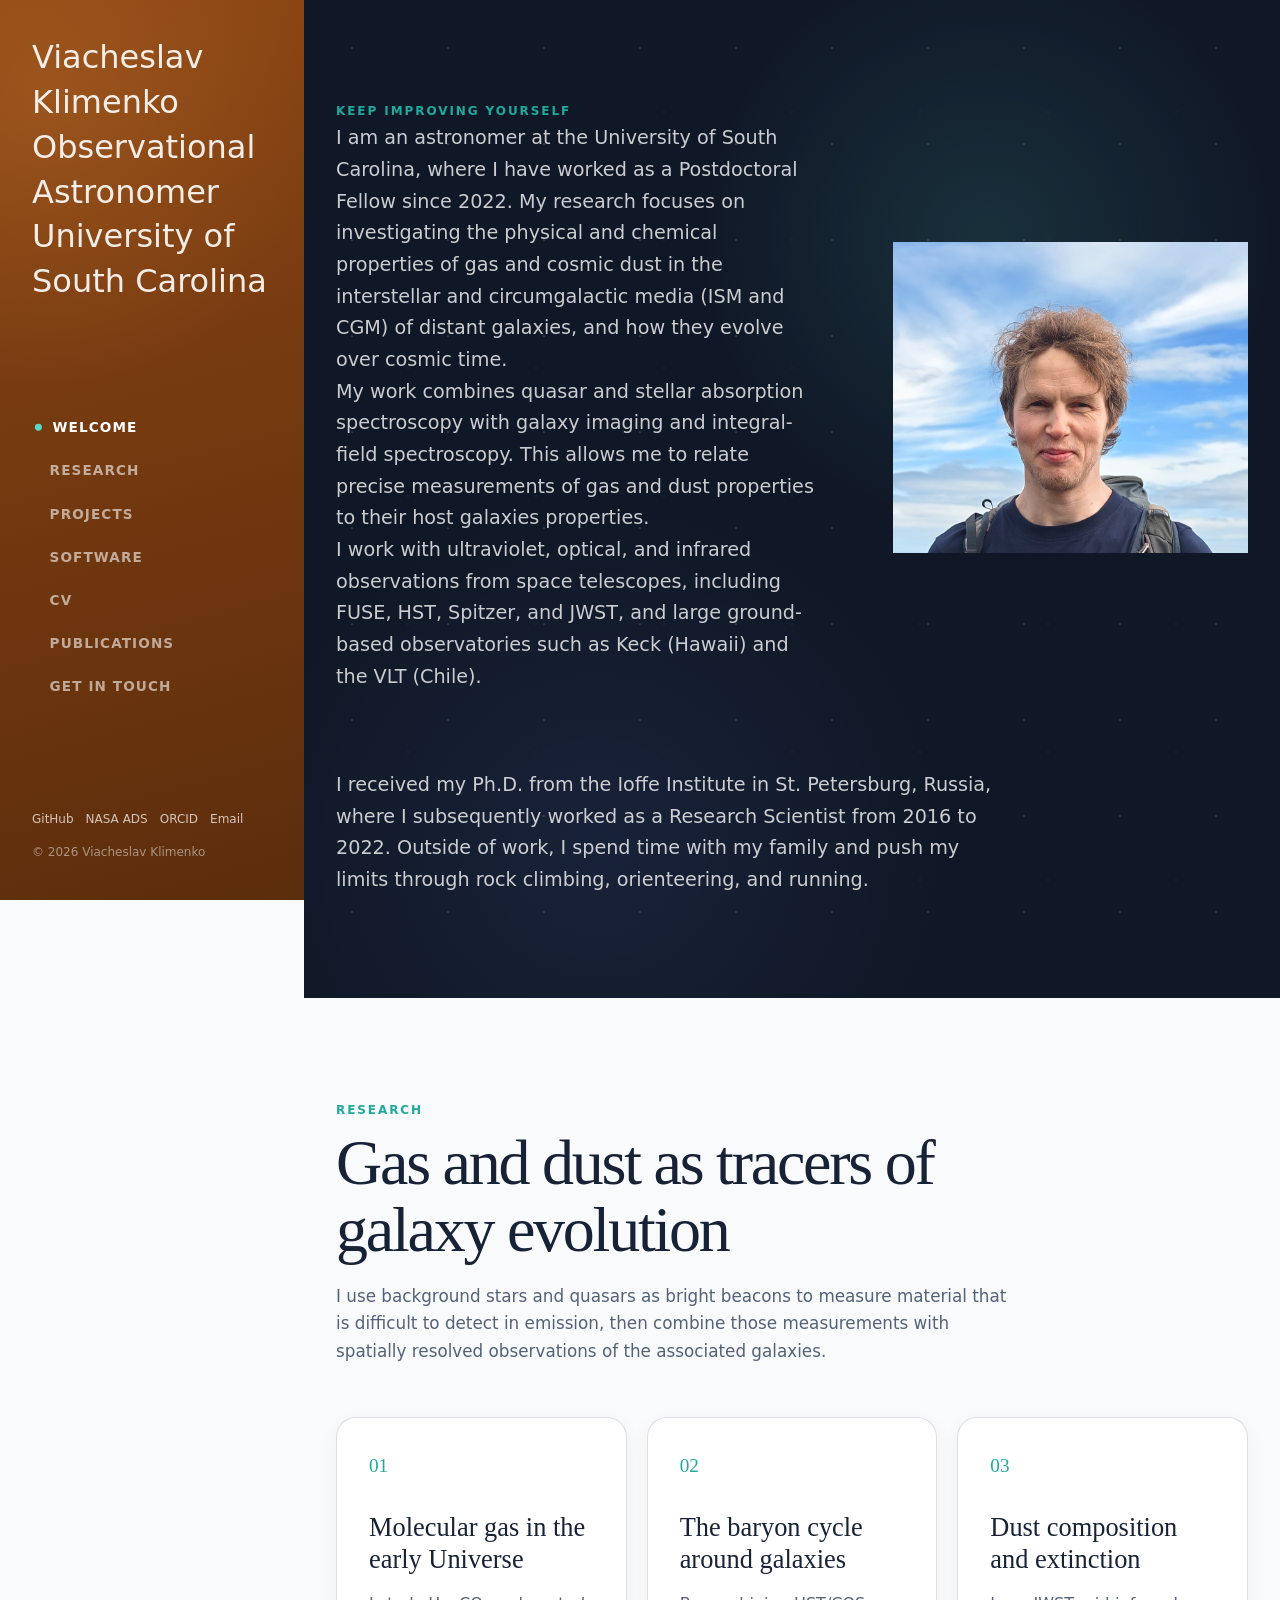
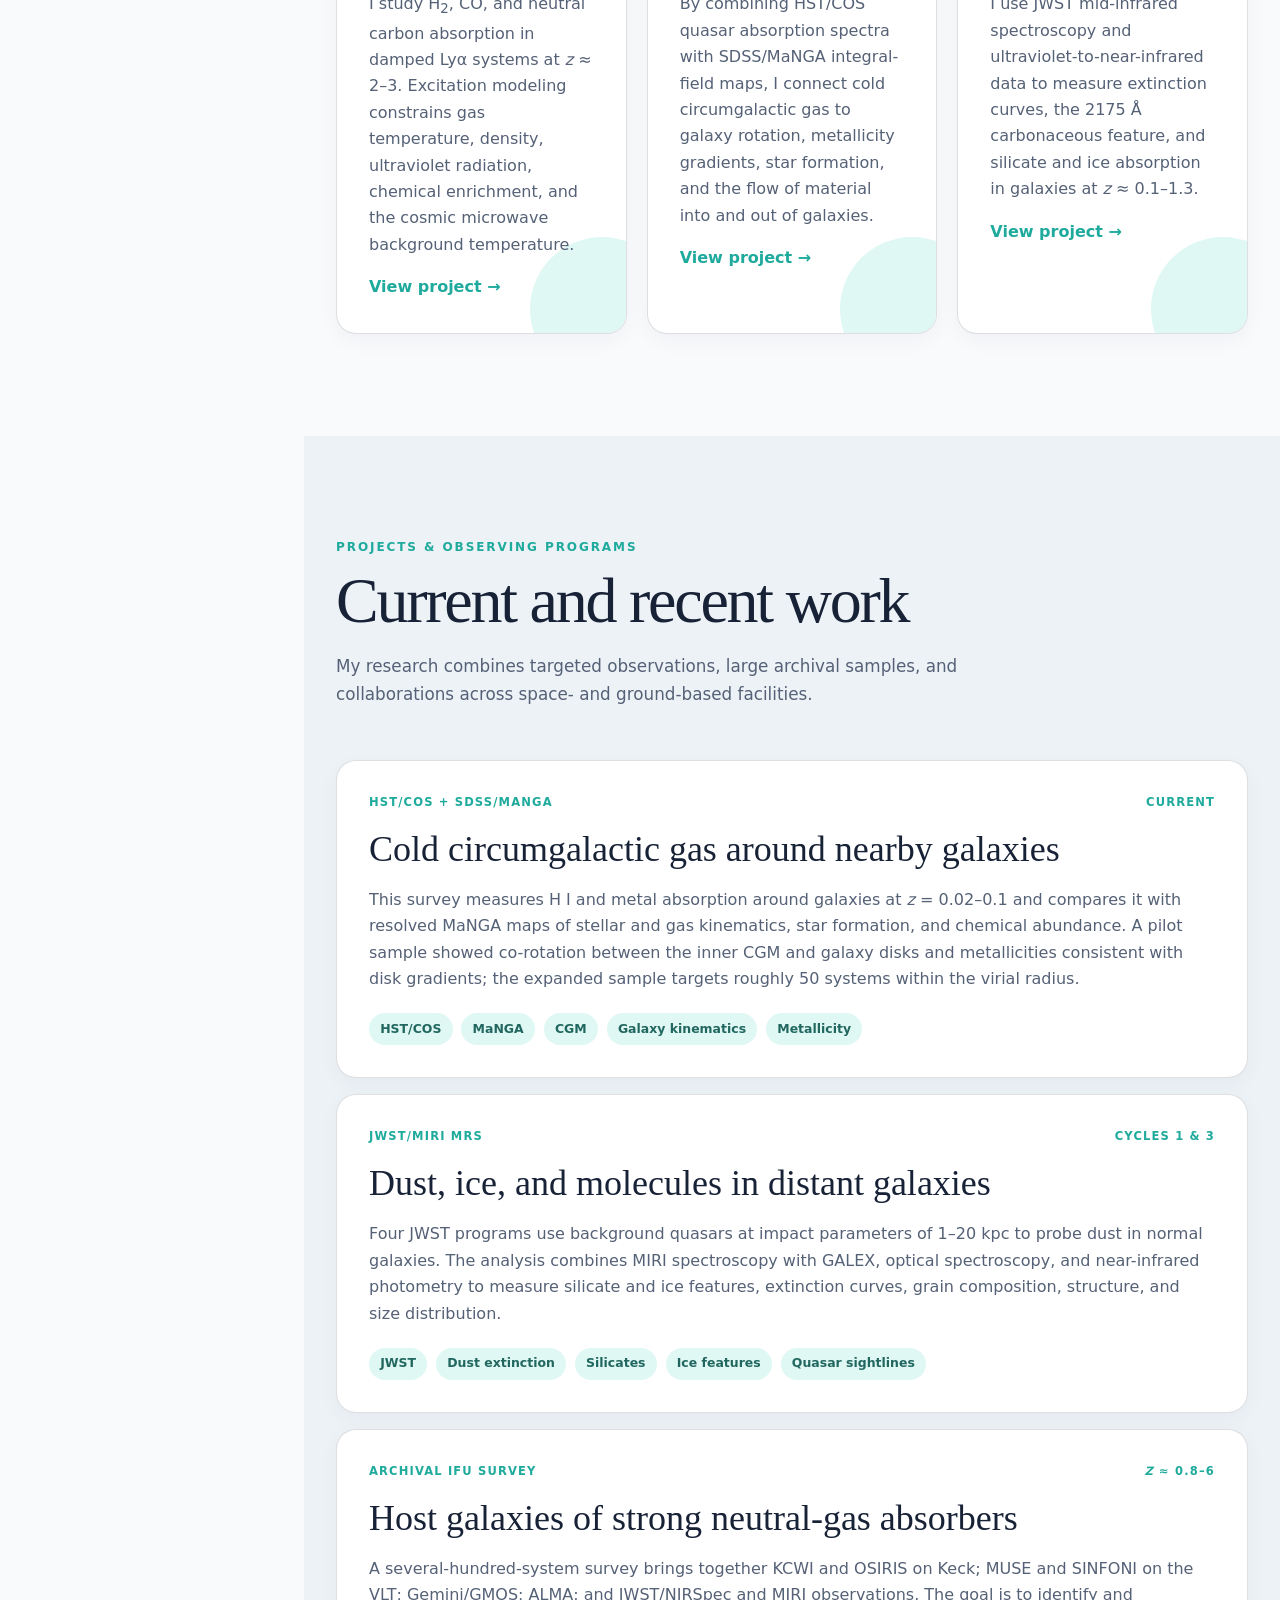
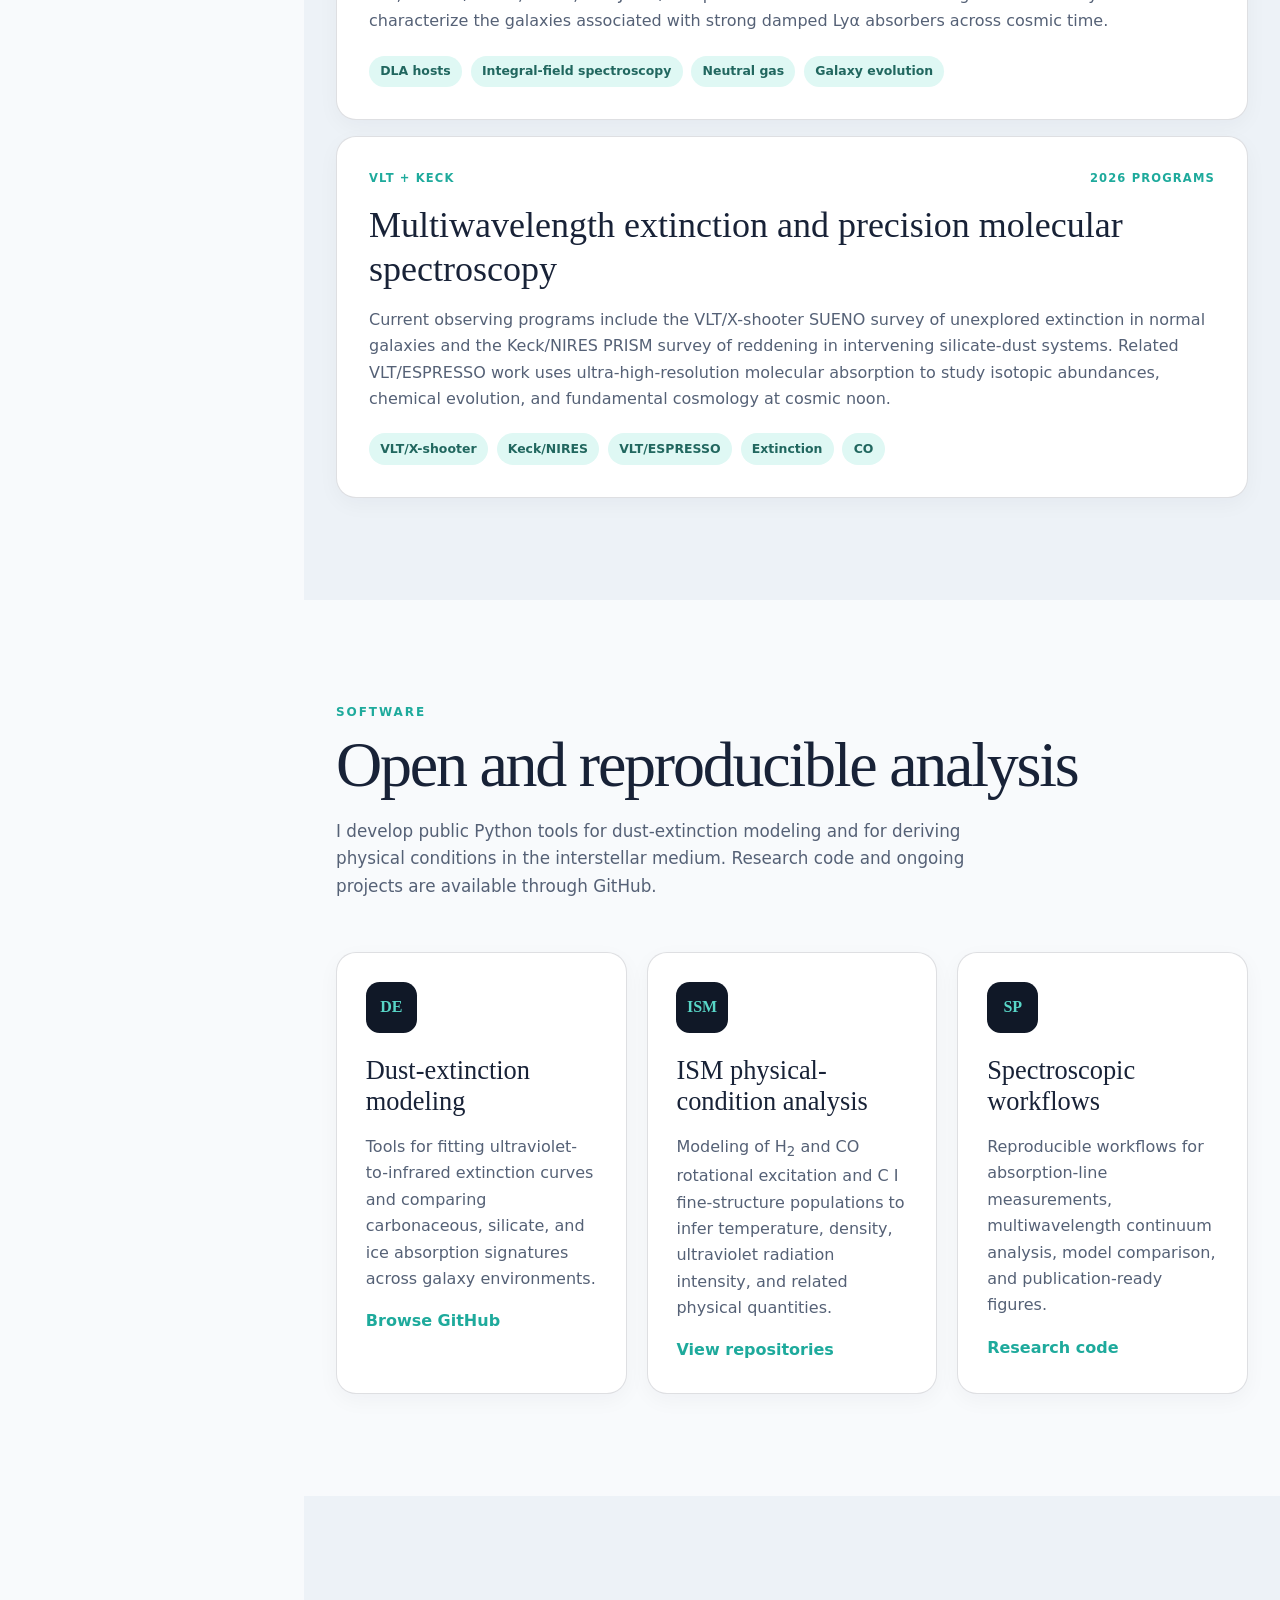
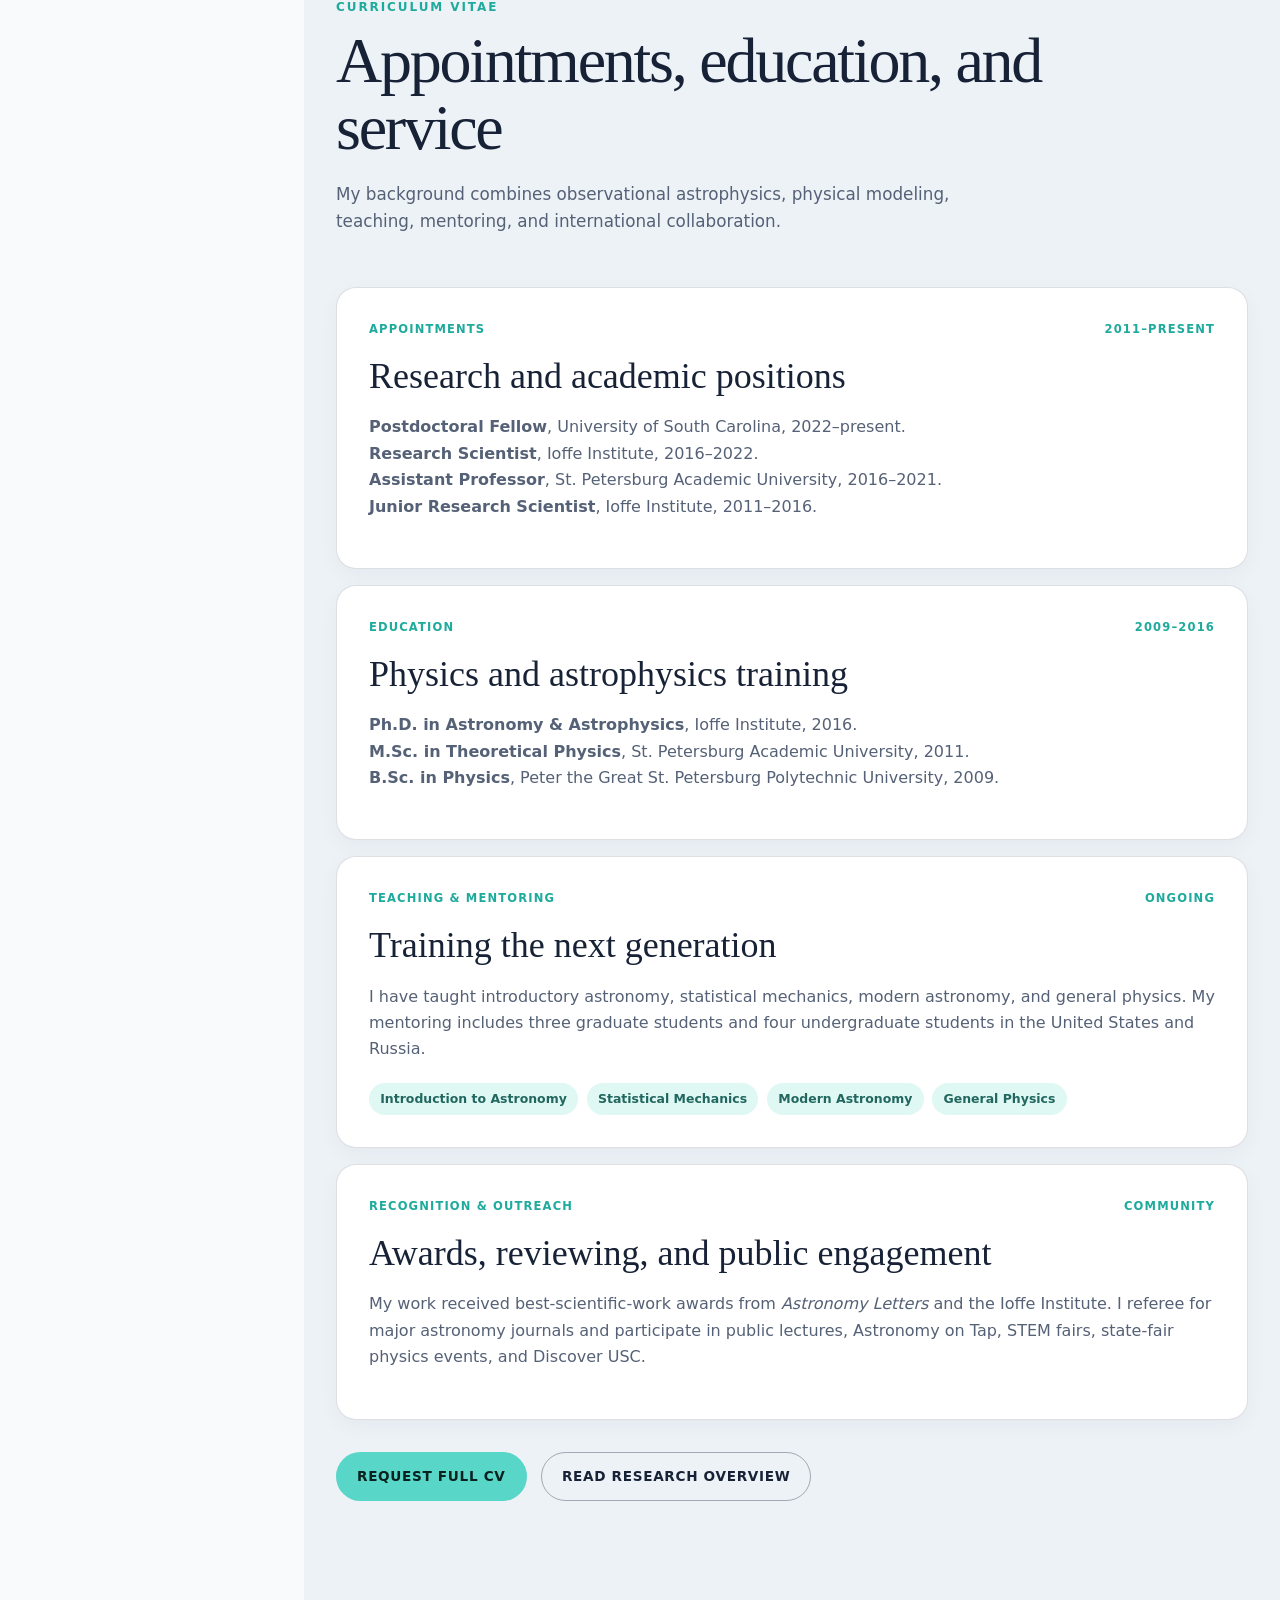
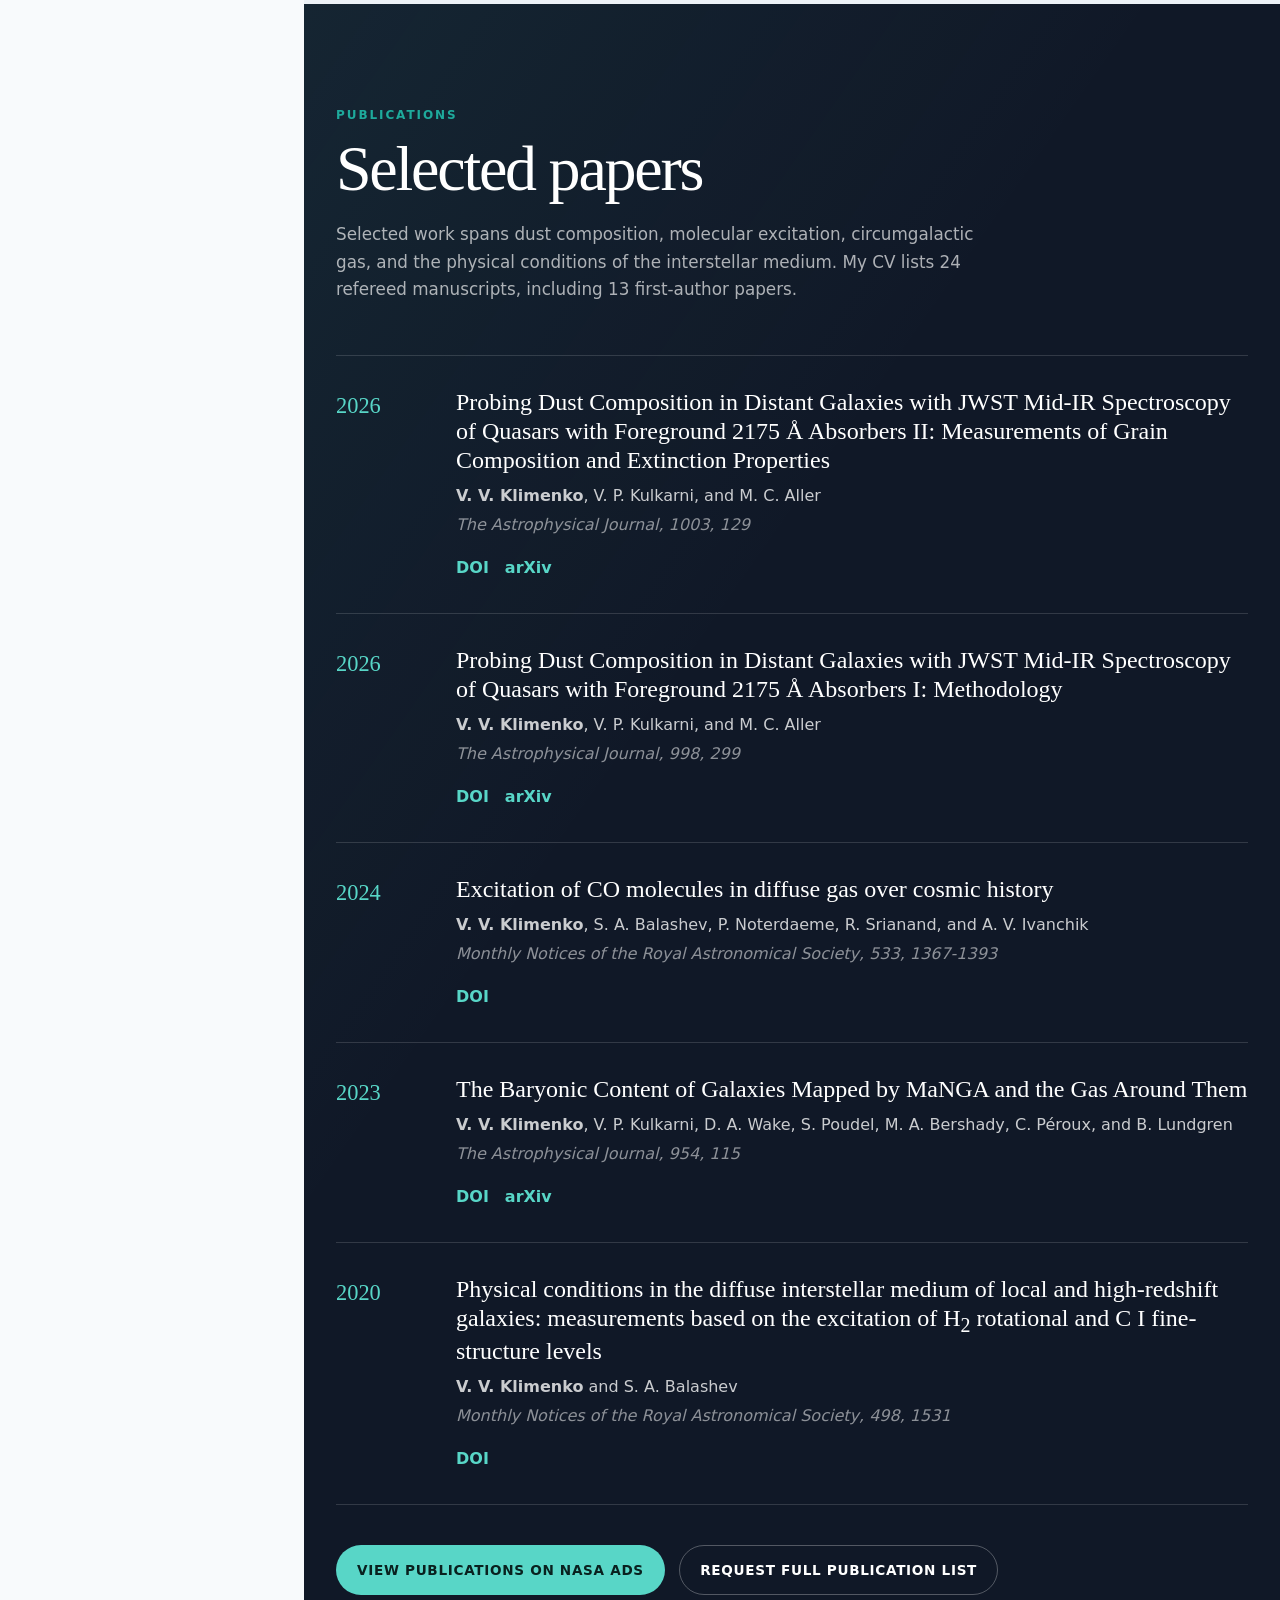
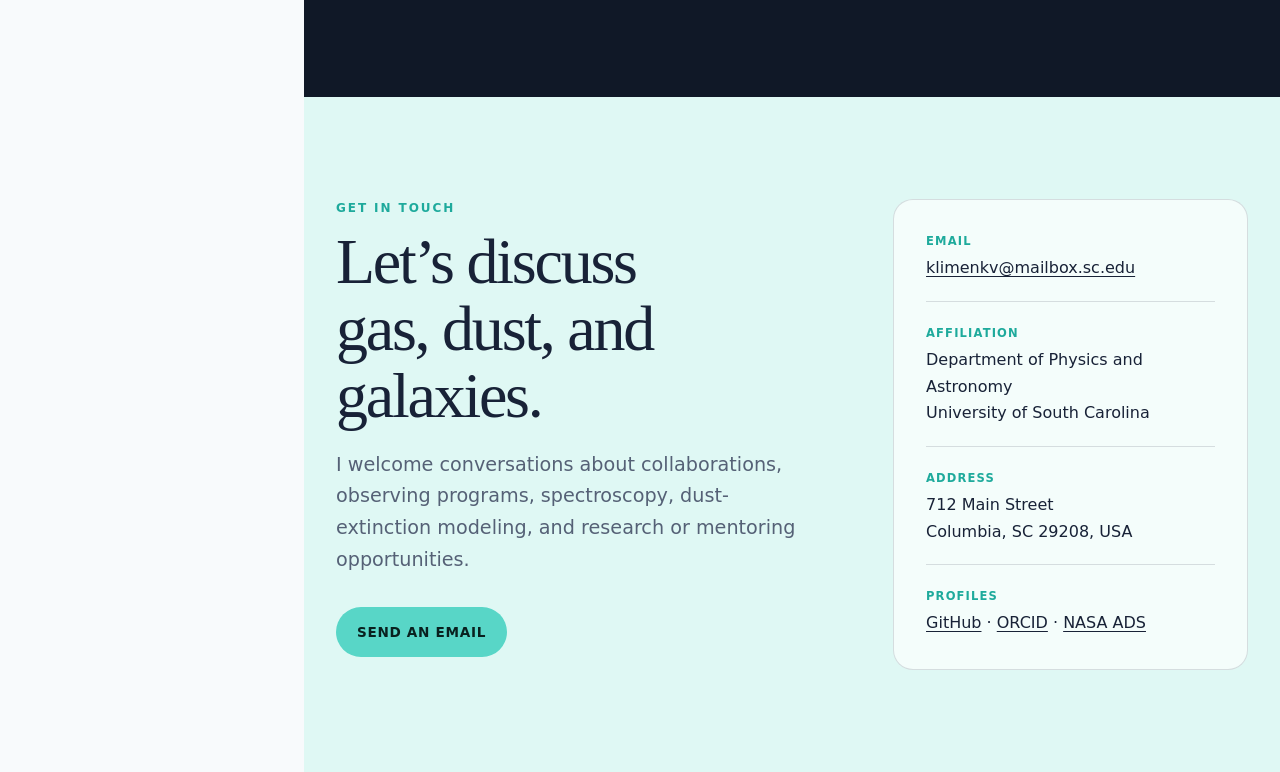
==== commit 70f6d200: "Update index.html" ====
--- a/index.html
+++ b/index.html
@@ -142,50 +142,81 @@
     </section>
 
 
-    <section id="research" class="section-light" aria-labelledby="research-heading">
+    <section  id="research"  class="section-light"  aria-labelledby="research-heading" >
       <div class="section-inner">
+    
         <header class="section-heading reveal">
           <p class="eyebrow">Research</p>
-          <h2 id="research-heading">Gas and dust as tracers of galaxy evolution</h2>
+    
+          <h2 id="research-heading">
+            Gas and dust as tracers of galaxy evolution
+          </h2>
+    
           <p>
-            I use background stars and quasars as bright beacons to measure material that is difficult to detect in emission,
-            then combine those measurements with spatially resolved observations of the associated galaxies.
+            I use background stars and quasars as bright beacons to measure
+            material that is difficult to detect in emission, then combine
+            those measurements with spatially resolved observations of the
+            associated galaxies.
           </p>
         </header>
-
+    
         <div class="card-grid research-grid">
+    
           <article class="feature-card reveal">
             <span class="card-number">01</span>
+    
             <h3>Molecular gas in the early Universe</h3>
-            <p>
-              I study H<sub>2</sub>, CO, and neutral carbon absorption in damped Lyα systems at
-              <i>z</i> ≈ 2–3. Excitation modeling constrains gas temperature, density, ultraviolet radiation,
-              chemical enrichment, and the cosmic microwave background temperature.
-            </p>
-            <a class="text-link" href="#publications">Related publications <span aria-hidden="true">&rarr;</span></a>
-          </article>
-
+    
+            <p>
+              I study H<sub>2</sub>, CO, and neutral carbon absorption in
+              damped Lyα systems at <i>z</i> ≈ 2–3. Excitation modeling
+              constrains gas temperature, density, ultraviolet radiation,
+              chemical enrichment, and the cosmic microwave background
+              temperature.
+            </p>
+    
+            <a class="text-link" href="projects/molecular-gas.html">
+              View project
+              <span aria-hidden="true">&rarr;</span>
+            </a>
+          </article>
+    
           <article class="feature-card reveal">
             <span class="card-number">02</span>
+    
             <h3>The baryon cycle around galaxies</h3>
-            <p>
-              By combining HST/COS quasar absorption spectra with SDSS/MaNGA integral-field maps, I connect cold
-              circumgalactic gas to galaxy rotation, metallicity gradients, star formation, and the flow of material
-              into and out of galaxies.
-            </p>
-            <a class="text-link" href="#projects">Current surveys <span aria-hidden="true">&rarr;</span></a>
-          </article>
-
+    
+            <p>
+              By combining HST/COS quasar absorption spectra with SDSS/MaNGA
+              integral-field maps, I connect cold circumgalactic gas to
+              galaxy rotation, metallicity gradients, star formation, and
+              the flow of material into and out of galaxies.
+            </p>
+    
+            <a class="text-link" href="projects/baryon-cycle.html">
+              View project
+              <span aria-hidden="true">&rarr;</span>
+            </a>
+          </article>
+    
           <article class="feature-card reveal">
             <span class="card-number">03</span>
+    
             <h3>Dust composition and extinction</h3>
-            <p>
-              I use JWST mid-infrared spectroscopy and ultraviolet-to-near-infrared data to measure extinction curves,
-              the 2175 Å carbonaceous feature, and silicate and ice absorption in galaxies at
-              <i>z</i> ≈ 0.1–1.3.
-            </p>
-            <a class="text-link" href="#projects">JWST programs <span aria-hidden="true">&rarr;</span></a>
-          </article>
+    
+            <p>
+              I use JWST mid-infrared spectroscopy and
+              ultraviolet-to-near-infrared data to measure extinction curves,
+              the 2175 Å carbonaceous feature, and silicate and ice absorption
+              in galaxies at <i>z</i> ≈ 0.1–1.3.
+            </p>
+    
+            <a class="text-link" href="projects/dust-extinction.html">
+              View project
+              <span aria-hidden="true">&rarr;</span>
+            </a>
+          </article>
+    
         </div>
       </div>
     </section>
--- a/assets/css/style.css
+++ b/assets/css/style.css
@@ -80,15 +80,15 @@
   overflow-y: auto;
   padding: 2.2rem 2rem 1.6rem;
   background:
-    radial-gradient(circle at 15% 10%, rgba(88, 214, 199, 0.18), transparent 35%),
-    linear-gradient(165deg, #121d30 0%, #0c1320 100%);
-  color: rgba(255, 255, 255, 0.78);
+  radial-gradient(circle at 15% 10%, rgba(255, 166, 77, 0.18), transparent 35%),
+  linear-gradient(165deg, #8b4513 0%, #5c2d0c 100%);
+  color: rgba(255, 255, 255, 0.9);
 }
 
 .identity h1,
 .identity .info {
-  font-size: 1.3rem;   /* Same size for all lines */
-  font-weight: 600;
+  font-size: 2rem;   /* Same size for all lines */
+  font-weight: 300;
   margin: 0;
   line-height: 1.4;
 }
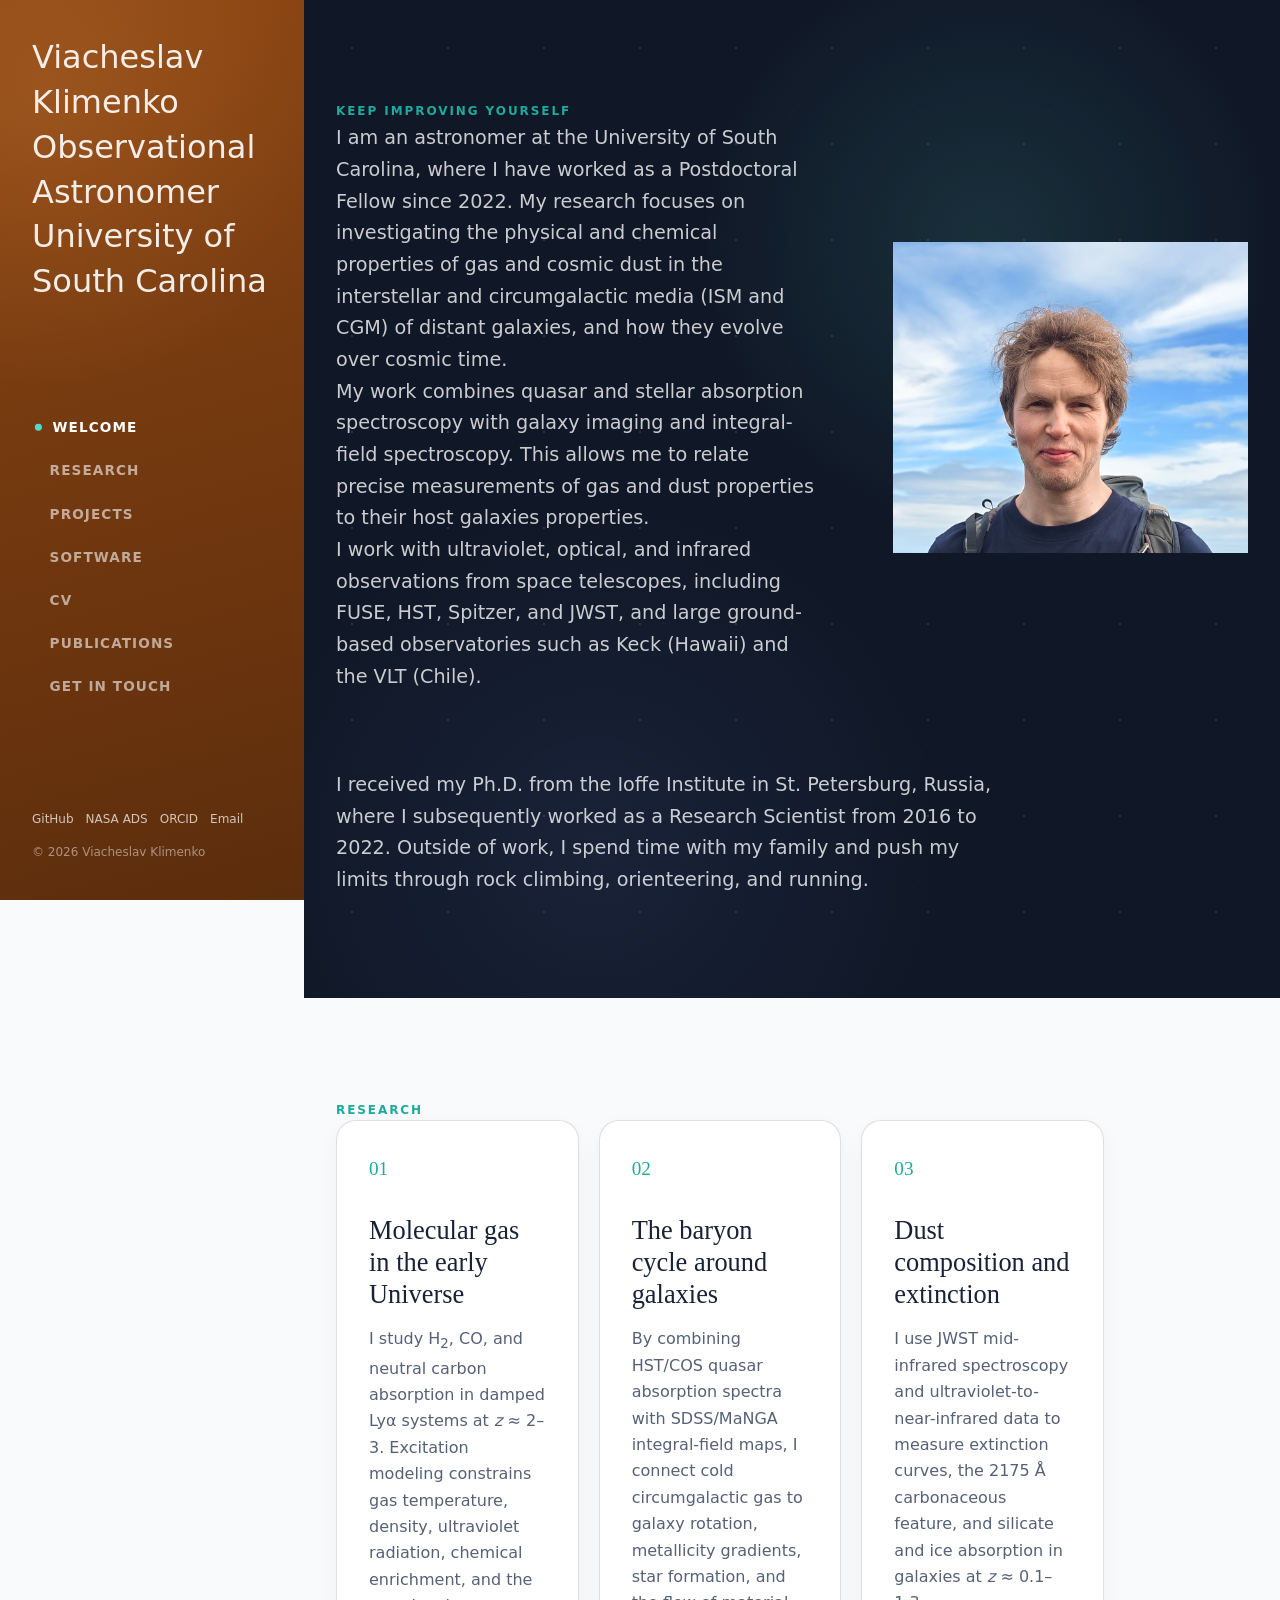
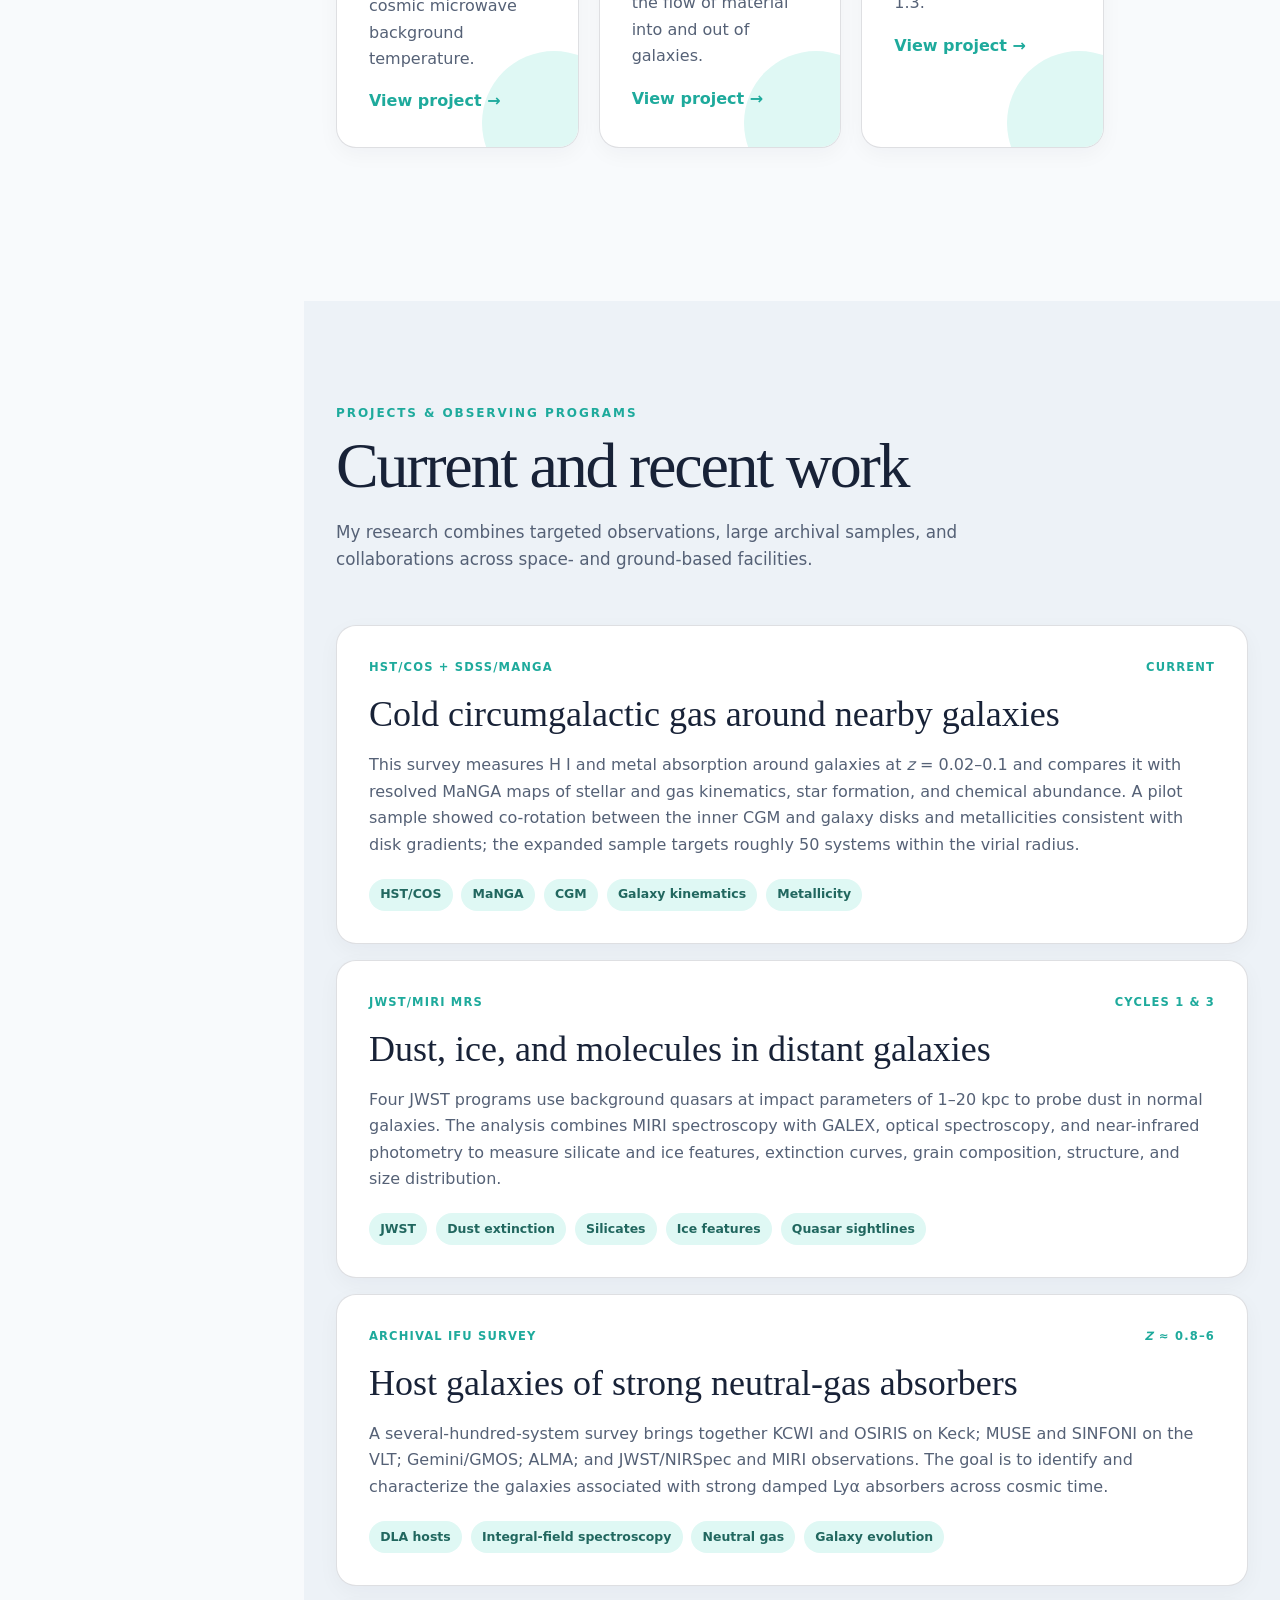
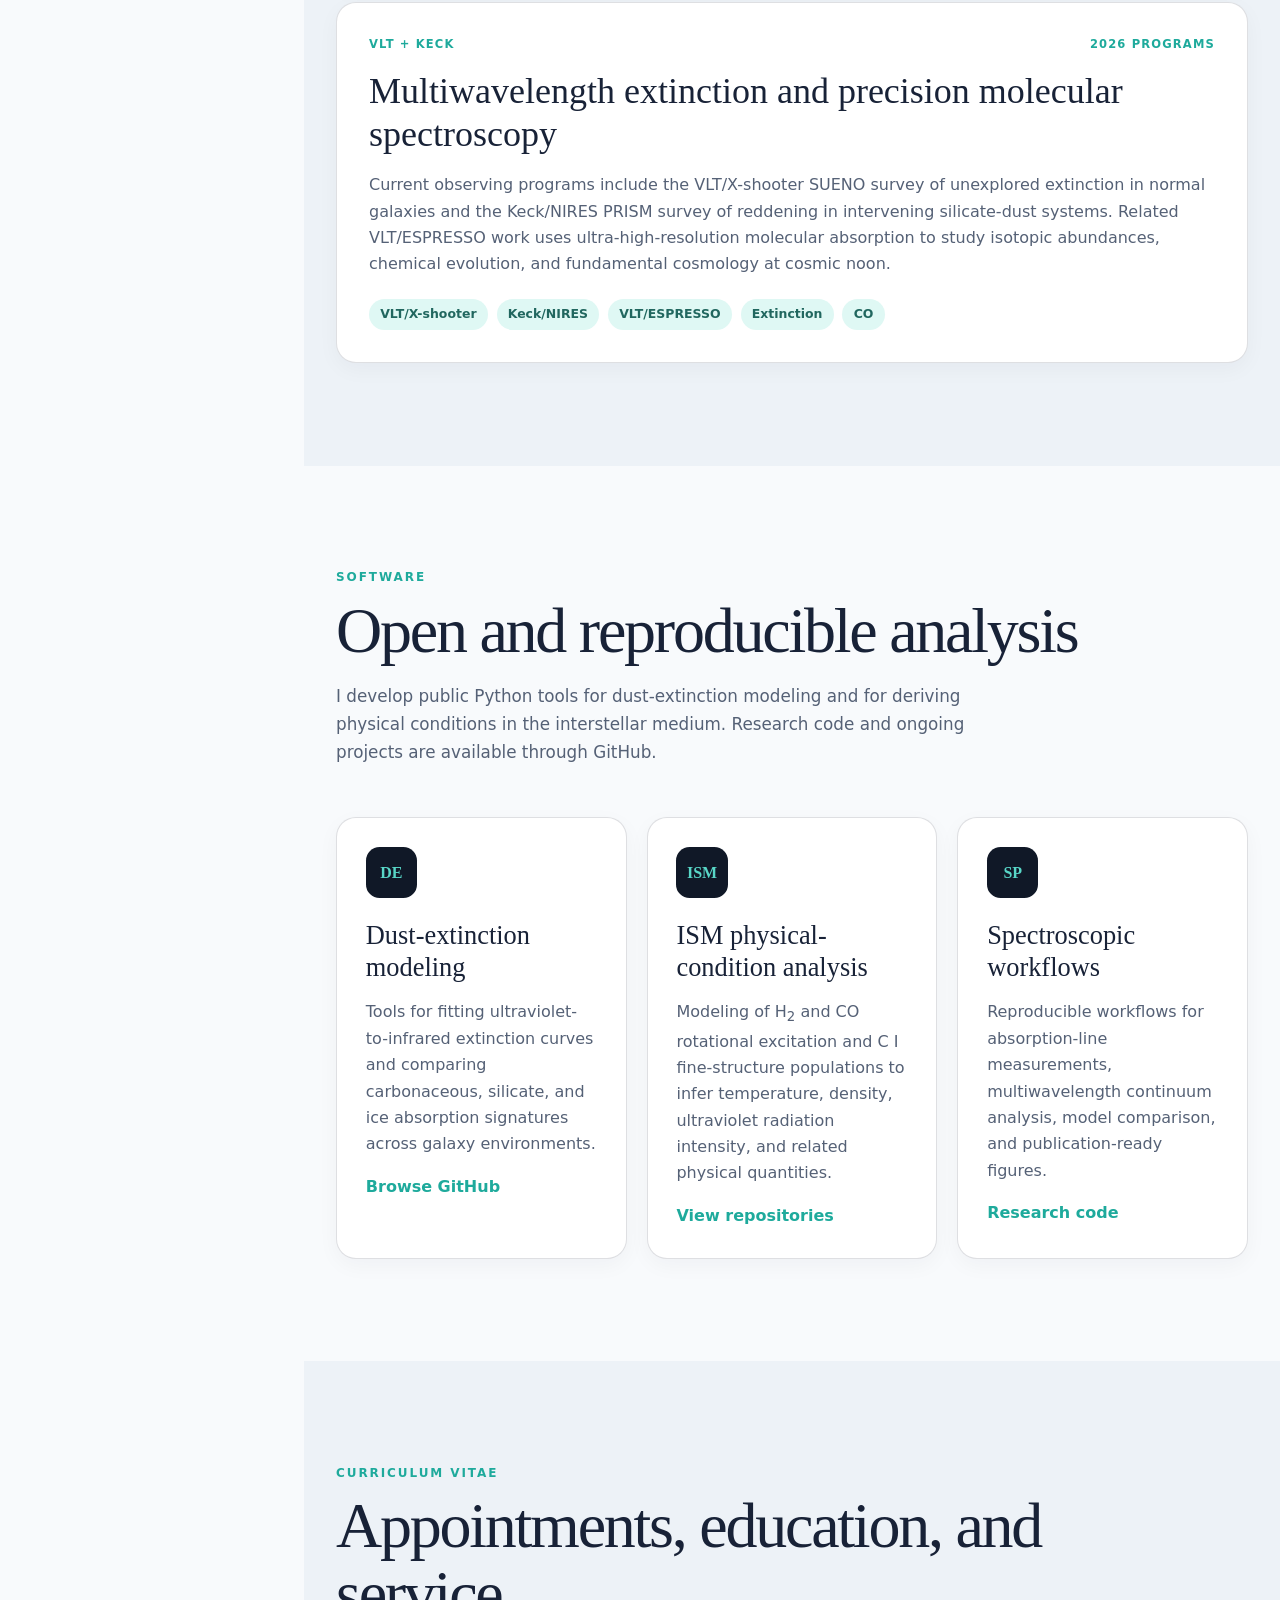
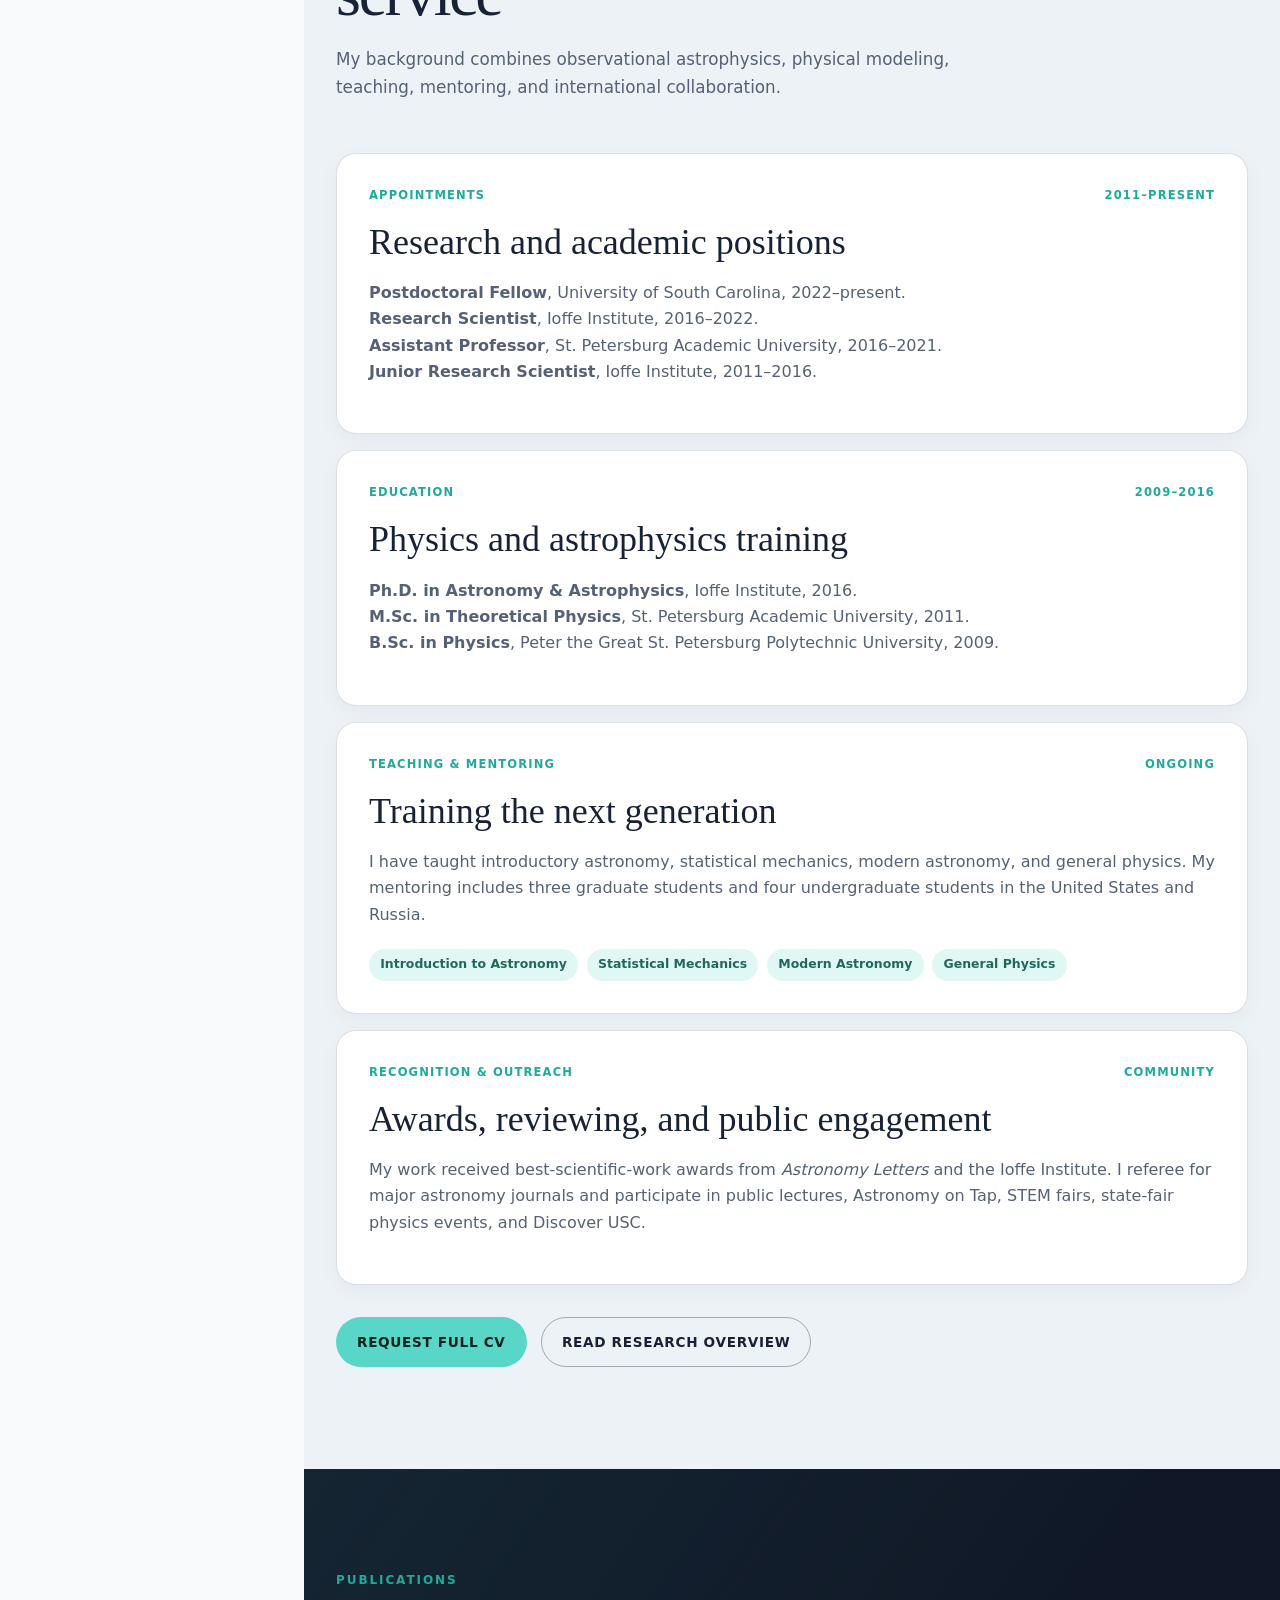
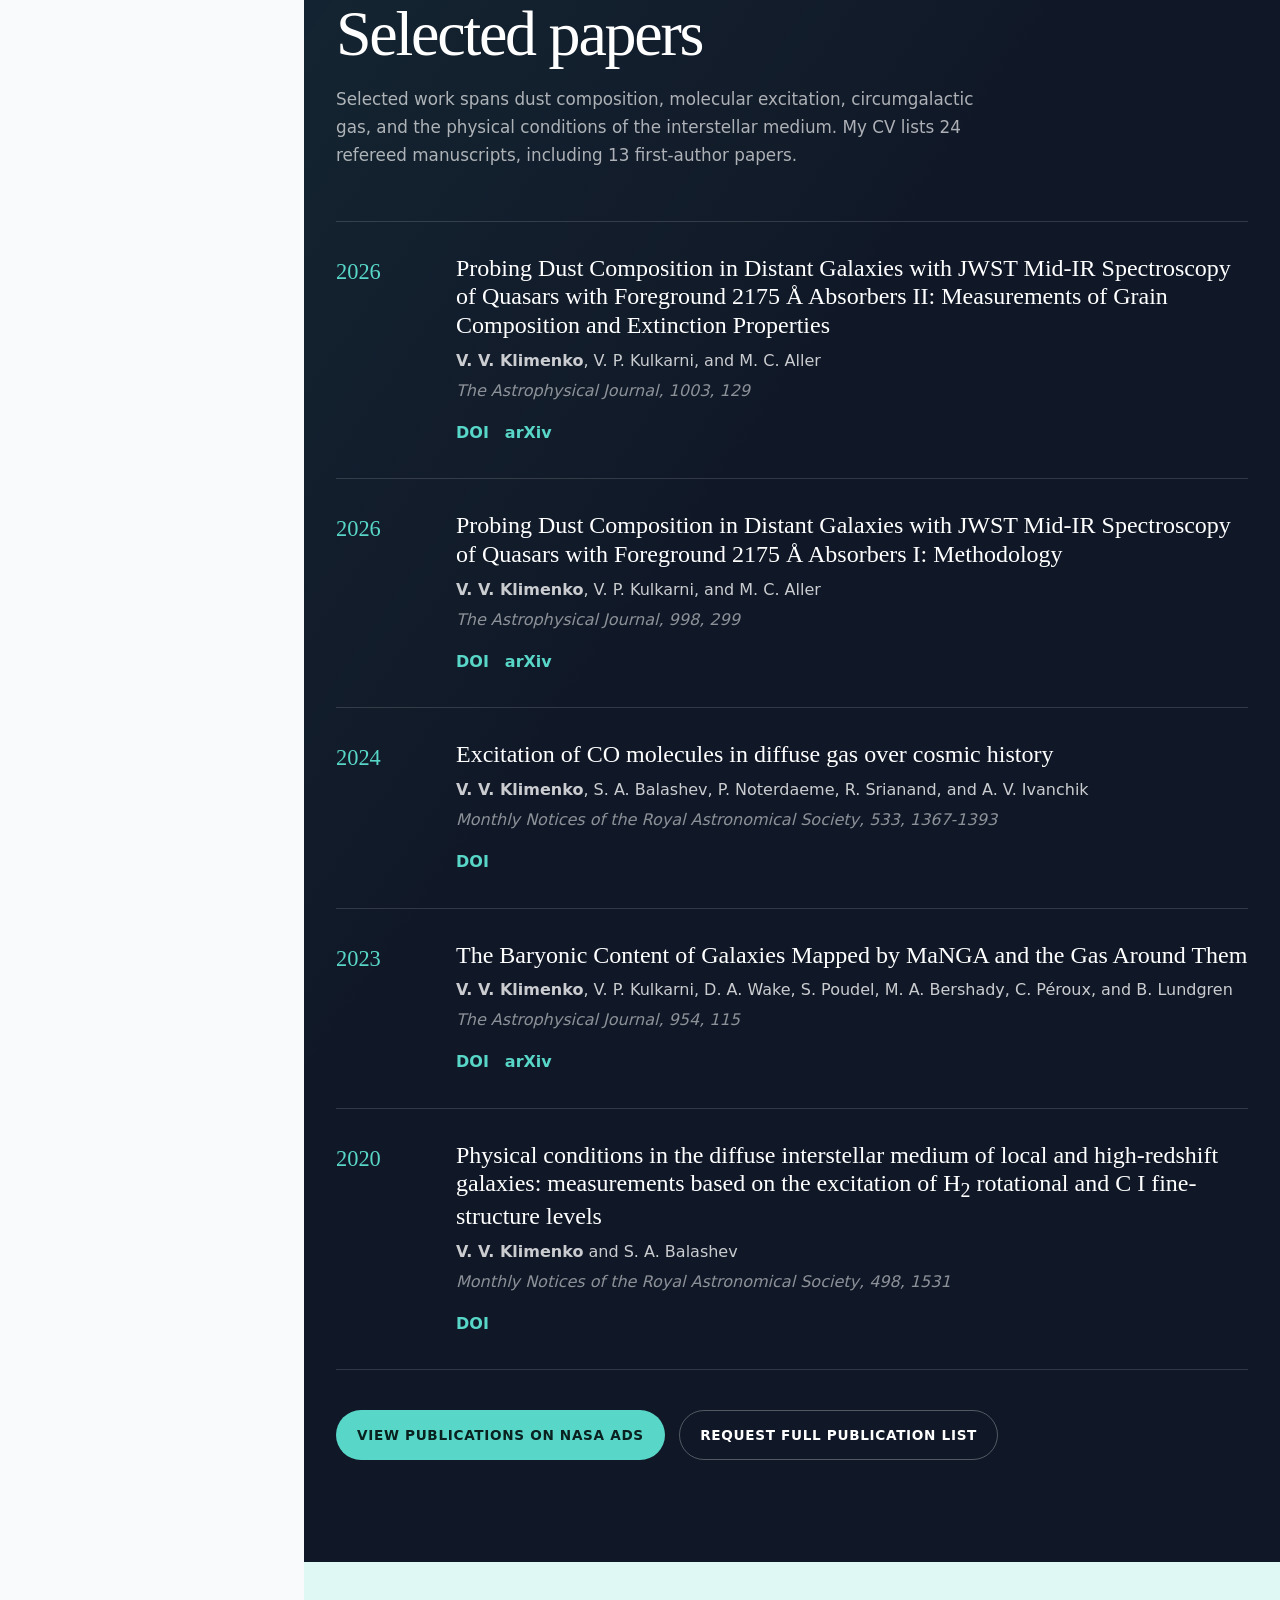
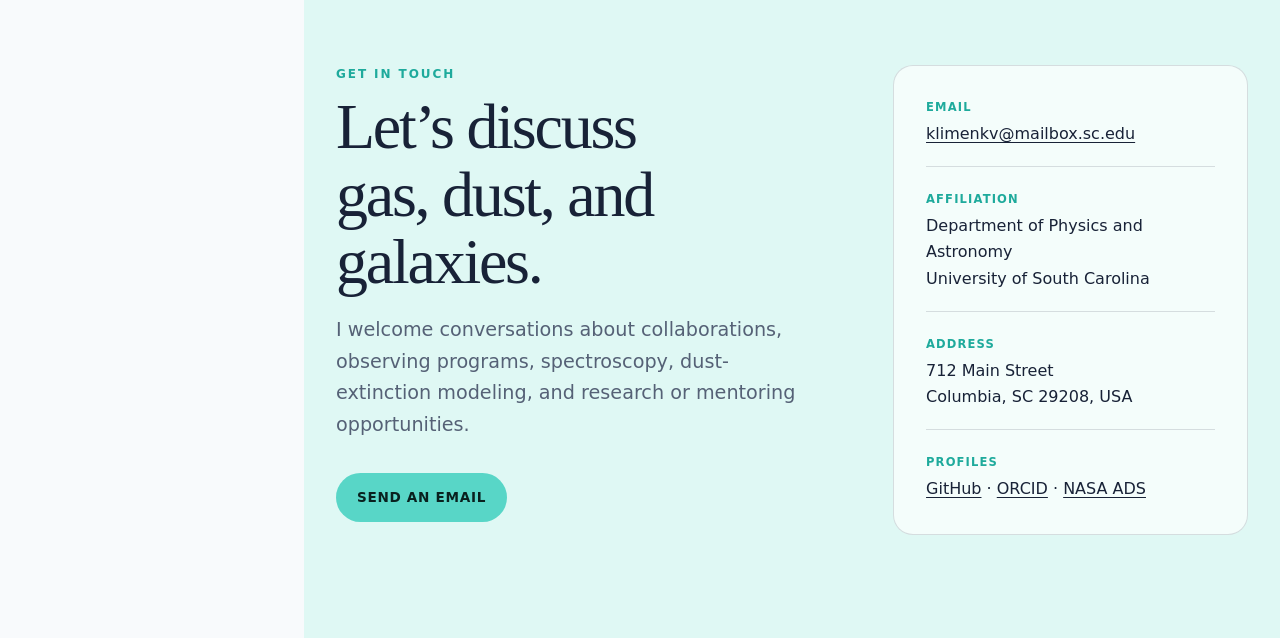
==== commit 33eb39fc: "Comment out research heading in index.html Comment out the research heading section in index.html" ====
--- a/index.html
+++ b/index.html
@@ -147,7 +147,8 @@
     
         <header class="section-heading reveal">
           <p class="eyebrow">Research</p>
-    
+
+          <!--
           <h2 id="research-heading">
             Gas and dust as tracers of galaxy evolution
           </h2>
@@ -159,7 +160,7 @@
             associated galaxies.
           </p>
         </header>
-    
+        -->
         <div class="card-grid research-grid">
     
           <article class="feature-card reveal">
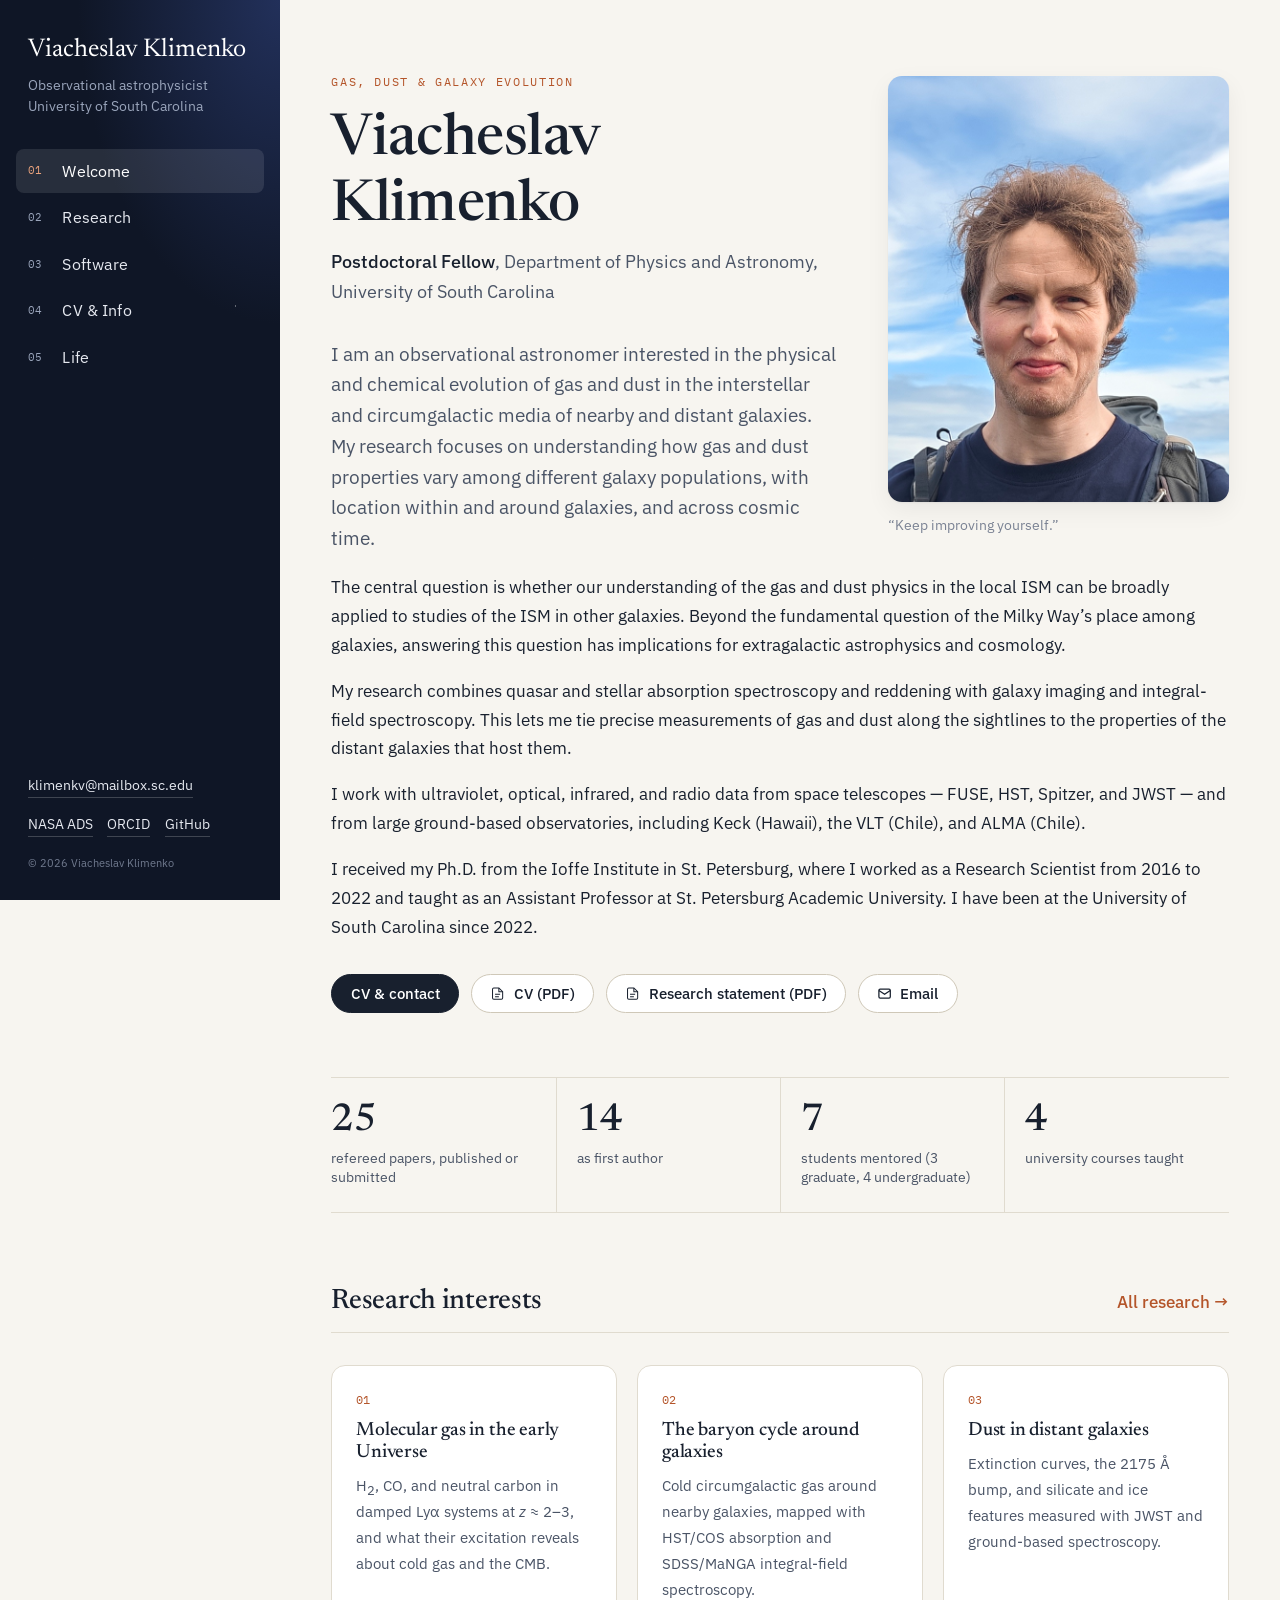
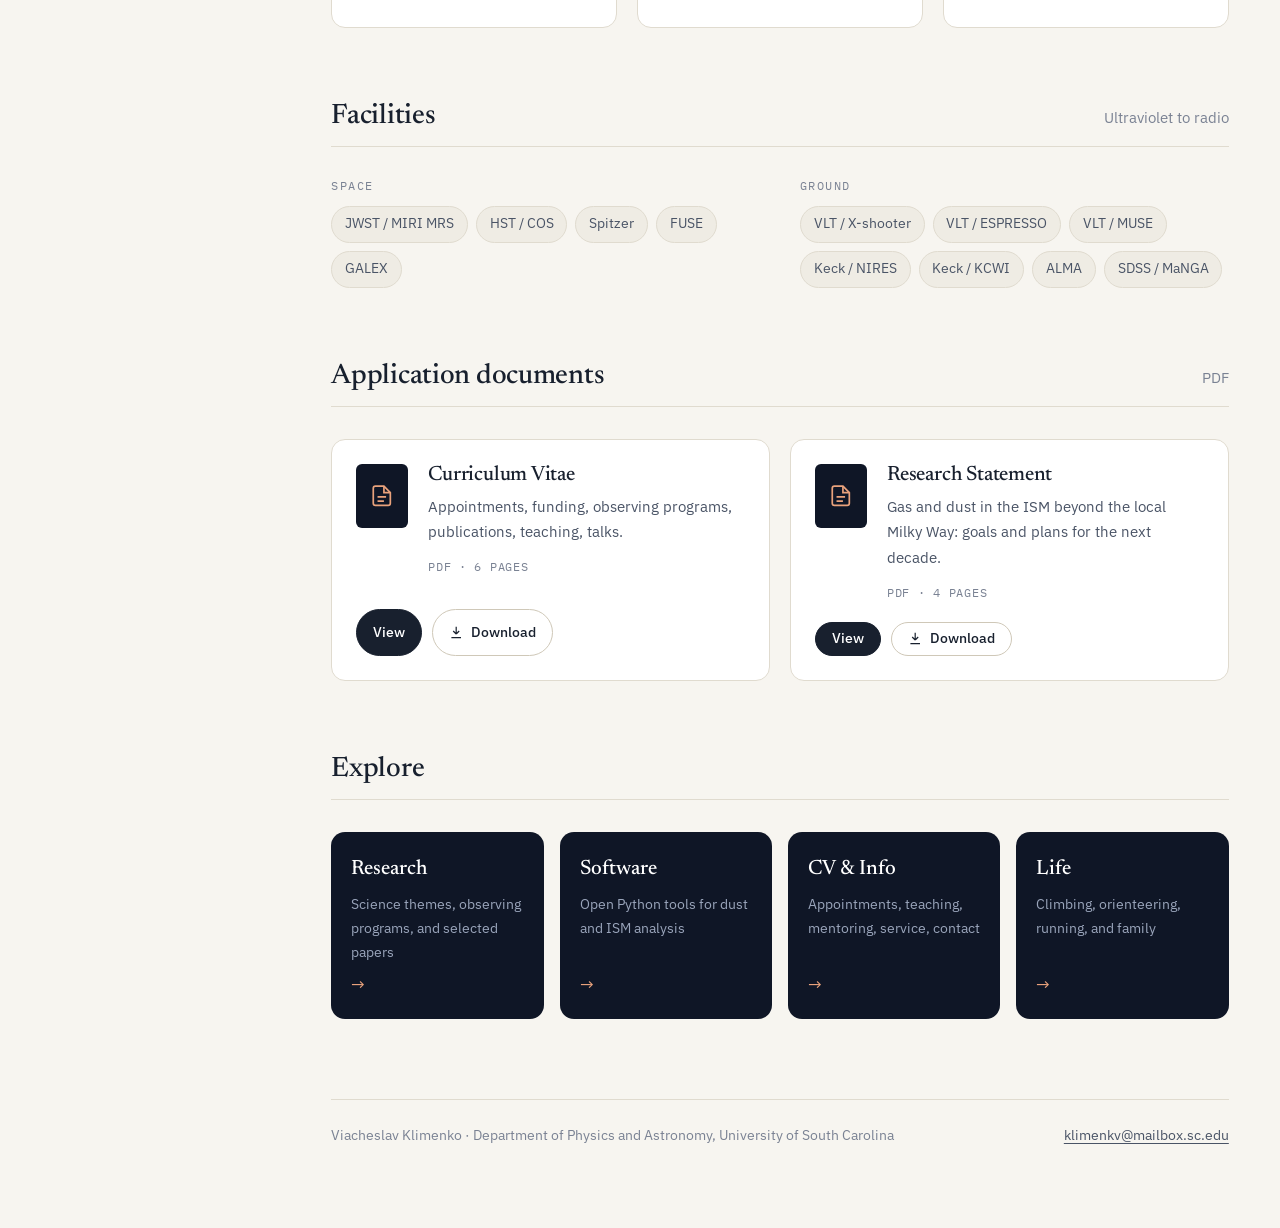
==== commit 81bc3743: "Add files via upload" ====
--- a/index.html
+++ b/index.html
@@ -1,497 +1,165 @@
 <!doctype html>
-<html lang="en">
+<html lang="en" class="no-js">
 <head>
   <meta charset="utf-8">
   <meta name="viewport" content="width=device-width, initial-scale=1">
+  <title>Viacheslav Klimenko | Astrophysicist</title>
+  <meta name="description" content="Academic homepage of Viacheslav Klimenko, an observational astrophysicist studying gas and dust in the interstellar and circumgalactic media of galaxies.">
   <meta name="author" content="Viacheslav Klimenko">
-  <meta name="description" content="Academic homepage of Viacheslav Klimenko, an astrophysicist studying interstellar and circumgalactic gas, dust, and galaxy evolution through absorption-line and integral-field spectroscopy.">
-  <meta name="theme-color" content="#101827">
+  <meta name="theme-color" content="#0f1626">
   <meta property="og:type" content="website">
   <meta property="og:title" content="Viacheslav Klimenko | Astrophysicist">
-  <meta property="og:description" content="Research on gas and dust in the interstellar and circumgalactic media of nearby and distant galaxies.">
-  <meta property="og:url" content="https://slavaklimenko.github.io/">
-  <title>Viacheslav Klimenko | Astrophysicist</title>
-  <link rel="canonical" href="https://slavaklimenko.github.io/">
+  <meta property="og:description" content="Academic homepage of Viacheslav Klimenko, an observational astrophysicist studying gas and dust in the interstellar and circumgalactic media of galaxies.">
+  <meta property="og:image" content="https://slavaklimenko.github.io/assets/images/profile.jpg">
   <link rel="icon" href="assets/images/favicon.svg" type="image/svg+xml">
+  <link rel="preconnect" href="https://fonts.googleapis.com">
+  <link rel="preconnect" href="https://fonts.gstatic.com" crossorigin>
+  <link href="https://fonts.googleapis.com/css2?family=IBM+Plex+Mono:wght@400;500&amp;family=IBM+Plex+Sans:wght@400;500;600&amp;family=Newsreader:ital,opsz,wght@0,6..72,400;0,6..72,500;1,6..72,400&amp;display=swap" rel="stylesheet">
   <link rel="stylesheet" href="assets/css/style.css">
   <script defer src="assets/js/main.js"></script>
-  <script type="application/ld+json">
-  {
-    "@context": "https://schema.org",
-    "@type": "Person",
-    "name": "Viacheslav Klimenko",
-    "alternateName": "Slava Klimenko",
-    "jobTitle": "Postdoctoral Fellow",
-    "affiliation": {
-      "@type": "CollegeOrUniversity",
-      "name": "University of South Carolina"
-    },
-    "email": "mailto:klimenkv@mailbox.sc.edu",
-    "sameAs": [
-      "https://github.com/slavaklimenko",
-      "https://orcid.org/0000-0001-6730-2917"
-    ]
-  }
-  </script>
 </head>
 <body>
-  <a class="skip-link" href="#main-content">Skip to content</a>
+  <a class="skip-link" href="#main">Skip to content</a>
 
-  <aside class="sidebar" aria-label="Site navigation">
-  <div class="identity">
-    <h1>Viacheslav Klimenko</h1>
-    <p class="info">Observational Astronomer</p>
-    <p class="info">University of South Carolina</p>
-  </div>
-
-    <nav class="site-nav" aria-label="Main navigation">
-      <a class="nav-link active" href="#welcome">Welcome</a>
-      <a class="nav-link" href="#research">Research</a>
-      <a class="nav-link" href="#projects">Projects</a>
-      <a class="nav-link" href="#software">Software</a>
-      <a class="nav-link" href="#background">CV</a>
-      <a class="nav-link" href="#publications">Publications</a>
-      <a class="nav-link" href="#contact">Get in touch</a>
+  <aside class="sidebar">
+    <a class="brand" href="index.html">
+      <span class="brand-name">Viacheslav Klimenko</span>
+      <span class="brand-role">Observational astrophysicist<br>University of South Carolina</span>
+    </a>
+    <button class="menu-toggle" type="button" aria-expanded="false" aria-controls="site-nav">Menu</button>
+    <nav class="site-nav" id="site-nav" aria-label="Main">
+        <a href="index.html" aria-current="page"><span class="num">01</span>Welcome</a>
+        <a href="research.html"><span class="num">02</span>Research</a>
+        <a href="software.html"><span class="num">03</span>Software</a>
+        <a href="cv.html"><span class="num">04</span>CV &amp; Info</a>
+        <a href="life.html"><span class="num">05</span>Life</a>
     </nav>
-
-    <div class="sidebar-footer">
-      <div class="social-links" aria-label="Profile links">
-        <a href="https://github.com/slavaklimenko" target="_blank" rel="noreferrer">GitHub</a>
-        <a href="https://ui.adsabs.harvard.edu/search/q=author%3A%22Klimenko%2C%20V.%20V.%22" target="_blank" rel="noreferrer">NASA ADS</a>
-        <a href="https://orcid.org/0000-0001-6730-2917" target="_blank" rel="noreferrer">ORCID</a>
-        <a href="mailto:klimenkv@mailbox.sc.edu">Email</a>
+    <div class="sidebar-foot">
+      <a class="email" href="mailto:klimenkv@mailbox.sc.edu">klimenkv@mailbox.sc.edu</a>
+      <div class="profile-links">
+        <a href="https://ui.adsabs.harvard.edu/public-libraries/E9blKc1HR1aWOYnqmHG2EQ" target="_blank" rel="noopener">NASA ADS</a>
+        <a href="https://orcid.org/0000-0001-6730-2917" target="_blank" rel="noopener">ORCID</a>
+        <a href="https://github.com/slavaklimenko" target="_blank" rel="noopener">GitHub</a>
       </div>
-      <p>&copy; <span id="year"></span> Viacheslav Klimenko</p>
+      <small>&copy; <span data-year>2026</span> Viacheslav Klimenko</small>
     </div>
   </aside>
-  <main id="main-content">
-    <section
-      id="welcome"
-      class="hero section-dark"
-      aria-labelledby="welcome-heading"
-    >
-      <div class="star-field" aria-hidden="true"></div>
-  
-      <div class="section-inner hero-grid">
-  
-        <!-- Top-left column -->
-        <div class="hero-copy reveal">
-          <p class="kicker">
-            Keep improving yourself
-          </p>
-  
-          <p class="lead">
-            I am an astronomer at the University of South Carolina, where I have
-            worked as a Postdoctoral Fellow since 2022. My research focuses
-            on investigating the physical and chemical properties of gas and
-            cosmic dust in the interstellar and circumgalactic media (ISM and CGM)
-            of distant galaxies, and how they evolve over cosmic time.
-          </p>
-  
-          <p class="lead">
-            My work combines quasar and stellar absorption spectroscopy with
-            galaxy imaging and integral-field spectroscopy. This allows me to
-            relate precise measurements of gas and dust properties to their 
-            host galaxies properties.
-          </p>
-  
-          <p class="lead">
-            I work with ultraviolet, optical, and infrared observations from space
-            telescopes, including FUSE, HST, Spitzer, and JWST, and large
-            ground-based observatories such as Keck (Hawaii) and the VLT (Chile).
-          </p>
+
+  <main id="main">
+    <div class="page">
+      <section class="hero">
+        <div class="reveal">
+          <figure class="hero-photo">
+            <img src="assets/images/profile.jpg" alt="Portrait of Viacheslav Klimenko outdoors under a blue sky" width="1019" height="891">
+            <figcaption>&ldquo;Keep improving yourself.&rdquo;</figcaption>
+          </figure>
+          <span class="eyebrow">Gas, dust &amp; galaxy evolution</span>
+          <h1>Viacheslav Klimenko</h1>
+          <p class="role"><strong>Postdoctoral Fellow</strong>, Department of Physics and Astronomy, University of South Carolina</p>
+
+          <p class="lead" style="margin-top:0">I am an observational astronomer interested in the physical and chemical evolution of gas and dust in the interstellar and circumgalactic media of nearby and distant galaxies. My research focuses on understanding how gas and dust properties vary among different galaxy populations, with location within and around galaxies, and across cosmic time.</p>
+          <p>The central question is whether our understanding of the gas and dust physics in the local ISM can be broadly applied to studies of the ISM in other galaxies. Beyond the fundamental question of the Milky Way&rsquo;s place among galaxies, answering this question has implications for extragalactic astrophysics and cosmology.</p>
+          <p>My research combines quasar and stellar absorption spectroscopy and reddening with galaxy imaging and integral-field spectroscopy. This lets me tie precise measurements of gas and dust along the sightlines to the properties of the distant galaxies that host them.</p>
+          <p>I work with ultraviolet, optical, infrared, and radio data from space telescopes &mdash; FUSE, HST, Spitzer, and JWST &mdash; and from large ground-based observatories, including Keck (Hawaii), the VLT (Chile), and ALMA (Chile).</p>
+          <p>I received my Ph.D. from the Ioffe Institute in St.&nbsp;Petersburg, where I worked as a Research Scientist from 2016 to 2022 and taught as an Assistant Professor at St.&nbsp;Petersburg Academic University. I have been at the University of South Carolina since 2022.</p>
+
+          <div class="btn-row">
+            <a class="btn primary" href="cv.html">CV &amp; contact</a>
+            <a class="btn" href="assets/docs/Klimenko_CV.pdf" target="_blank" rel="noopener"><svg viewBox="0 0 24 24" fill="none" stroke="currentColor" stroke-width="1.6" aria-hidden="true"><path d="M14 3H6a2 2 0 0 0-2 2v14a2 2 0 0 0 2 2h12a2 2 0 0 0 2-2V9z"/><path d="M14 3v6h6M8 13h8M8 17h6"/></svg> CV (PDF)</a>
+            <a class="btn" href="assets/docs/Klimenko_Research_Statement.pdf" target="_blank" rel="noopener"><svg viewBox="0 0 24 24" fill="none" stroke="currentColor" stroke-width="1.6" aria-hidden="true"><path d="M14 3H6a2 2 0 0 0-2 2v14a2 2 0 0 0 2 2h12a2 2 0 0 0 2-2V9z"/><path d="M14 3v6h6M8 13h8M8 17h6"/></svg> Research statement (PDF)</a>
+            <a class="btn" href="mailto:klimenkv@mailbox.sc.edu"><svg viewBox="0 0 24 24" fill="none" stroke="currentColor" stroke-width="2" aria-hidden="true"><rect x="3" y="5" width="18" height="14" rx="2"/><path d="m3 7 9 6 9-6"/></svg> Email</a>
+          </div>
         </div>
-  
-        <!-- Top-right column -->
-        <div class="hero-photo reveal">
-          <img
-            src="assets/images/profile.jpg"
-            alt="Portrait of Viacheslav Klimenko"
-          >
+
+      </section>
+
+      <div class="stats reveal" aria-label="At a glance">
+        <div class="stat"><b>25</b><span>refereed papers, published or submitted</span></div>
+        <div class="stat"><b>14</b><span>as first author</span></div>
+        <div class="stat"><b>7</b><span>students mentored (3 graduate, 4 undergraduate)</span></div>
+        <div class="stat"><b>4</b><span>university courses taught</span></div>
+      </div>
+
+      <section>
+        <div class="section-title"><h2>Research interests</h2><a class="more" href="research.html">All research</a></div>
+        <div class="interest-grid">
+          <a class="interest reveal" href="research.html#molecular-gas">
+            <span class="num">01</span>
+            <h3>Molecular gas in the early Universe</h3>
+            <p>H<sub>2</sub>, CO, and neutral carbon in damped Ly&alpha; systems at <i>z</i>&nbsp;&asymp;&nbsp;2&ndash;3, and what their excitation reveals about cold gas and the CMB.</p>
+          </a>
+          <a class="interest reveal" href="research.html#cgm">
+            <span class="num">02</span>
+            <h3>The baryon cycle around galaxies</h3>
+            <p>Cold circumgalactic gas around nearby galaxies, mapped with HST/COS absorption and SDSS/MaNGA integral-field spectroscopy.</p>
+          </a>
+          <a class="interest reveal" href="research.html#jwst-dust">
+            <span class="num">03</span>
+            <h3>Dust in distant galaxies</h3>
+            <p>Extinction curves, the 2175&nbsp;&Aring; bump, and silicate and ice features measured with JWST and ground-based spectroscopy.</p>
+          </a>
         </div>
-  
-        <!-- Full-width section below both columns -->
-        <div class="hero-bottom reveal">
-          <p class="lead">
-            I received my Ph.D. from the Ioffe Institute in St. Petersburg, Russia, where I subsequently worked as a Research Scientist from
-            2016 to 2022.
+      </section>
 
-            Outside of work, I spend time with my family and push my limits through rock climbing, orienteering, and running.
-          </p>
+      <section>
+        <div class="section-title"><h2>Facilities</h2><span class="aside">Ultraviolet to radio</span></div>
+        <div class="facility-groups reveal">
+          <div>
+            <h3>Space</h3>
+            <ul class="chips"><li>JWST / MIRI MRS</li><li>HST / COS</li><li>Spitzer</li><li>FUSE</li><li>GALEX</li></ul>
+          </div>
+          <div>
+            <h3>Ground</h3>
+            <ul class="chips"><li>VLT / X-shooter</li><li>VLT / ESPRESSO</li><li>VLT / MUSE</li><li>Keck / NIRES</li><li>Keck / KCWI</li><li>ALMA</li><li>SDSS / MaNGA</li></ul>
+          </div>
+        </div>
+      </section>
 
-
-          
-          <!--
-          <div class="button-row">
-            <a class="button button-primary" href="#research">
-              Explore my research
-            </a>
-          
-            <a class="button button-ghost" href="#publications">
-              Selected papers
-            </a>
-          
-            <a class="button button-ghost" href="#background">
-              Academic background
-            </a>
-          </div>
-          -->
-        </div>
-  
-      </div>
-    </section>
-
-
-    <section  id="research"  class="section-light"  aria-labelledby="research-heading" >
-      <div class="section-inner">
-    
-        <header class="section-heading reveal">
-          <p class="eyebrow">Research</p>
-
-          <!--
-          <h2 id="research-heading">
-            Gas and dust as tracers of galaxy evolution
-          </h2>
-    
-          <p>
-            I use background stars and quasars as bright beacons to measure
-            material that is difficult to detect in emission, then combine
-            those measurements with spatially resolved observations of the
-            associated galaxies.
-          </p>
-        </header>
-        -->
-        <div class="card-grid research-grid">
-    
-          <article class="feature-card reveal">
-            <span class="card-number">01</span>
-    
-            <h3>Molecular gas in the early Universe</h3>
-    
-            <p>
-              I study H<sub>2</sub>, CO, and neutral carbon absorption in
-              damped Lyα systems at <i>z</i> ≈ 2–3. Excitation modeling
-              constrains gas temperature, density, ultraviolet radiation,
-              chemical enrichment, and the cosmic microwave background
-              temperature.
-            </p>
-    
-            <a class="text-link" href="projects/molecular-gas.html">
-              View project
-              <span aria-hidden="true">&rarr;</span>
-            </a>
+      <section id="documents">
+        <div class="section-title"><h2>Application documents</h2><span class="aside">PDF</span></div>
+        <div class="docs">
+          <article class="doc reveal">
+            <div class="doc-icon"><svg viewBox="0 0 24 24" fill="none" stroke="currentColor" stroke-width="1.6" aria-hidden="true"><path d="M14 3H6a2 2 0 0 0-2 2v14a2 2 0 0 0 2 2h12a2 2 0 0 0 2-2V9z"/><path d="M14 3v6h6M8 13h8M8 17h6"/></svg></div>
+            <div class="doc-body">
+              <h3>Curriculum Vitae</h3>
+              <p>Appointments, funding, observing programs, publications, teaching, talks.</p>
+              <span class="doc-meta">PDF &middot; 6 pages</span>
+            </div>
+            <div class="doc-actions">
+              <a class="btn primary" href="assets/docs/Klimenko_CV.pdf" target="_blank" rel="noopener">View</a>
+              <a class="btn" href="assets/docs/Klimenko_CV.pdf" download><svg viewBox="0 0 24 24" fill="none" stroke="currentColor" stroke-width="2" aria-hidden="true"><path d="M12 3v12m0 0 5-5m-5 5-5-5M4 21h16"/></svg> Download</a>
+            </div>
           </article>
-    
-          <article class="feature-card reveal">
-            <span class="card-number">02</span>
-    
-            <h3>The baryon cycle around galaxies</h3>
-    
-            <p>
-              By combining HST/COS quasar absorption spectra with SDSS/MaNGA
-              integral-field maps, I connect cold circumgalactic gas to
-              galaxy rotation, metallicity gradients, star formation, and
-              the flow of material into and out of galaxies.
-            </p>
-    
-            <a class="text-link" href="projects/baryon-cycle.html">
-              View project
-              <span aria-hidden="true">&rarr;</span>
-            </a>
-          </article>
-    
-          <article class="feature-card reveal">
-            <span class="card-number">03</span>
-    
-            <h3>Dust composition and extinction</h3>
-    
-            <p>
-              I use JWST mid-infrared spectroscopy and
-              ultraviolet-to-near-infrared data to measure extinction curves,
-              the 2175 Å carbonaceous feature, and silicate and ice absorption
-              in galaxies at <i>z</i> ≈ 0.1–1.3.
-            </p>
-    
-            <a class="text-link" href="projects/dust-extinction.html">
-              View project
-              <span aria-hidden="true">&rarr;</span>
-            </a>
-          </article>
-    
-        </div>
-      </div>
-    </section>
-
-    <section id="projects" class="section-muted" aria-labelledby="projects-heading">
-      <div class="section-inner">
-        <header class="section-heading reveal">
-          <p class="eyebrow">Projects &amp; observing programs</p>
-          <h2 id="projects-heading">Current and recent work</h2>
-          <p>
-            My research combines targeted observations, large archival samples, and collaborations across space- and
-            ground-based facilities.
-          </p>
-        </header>
-
-        <div class="project-list">
-          <article class="project-card reveal">
-            <div class="project-meta"><span>HST/COS + SDSS/MaNGA</span><span>Current</span></div>
-            <h3>Cold circumgalactic gas around nearby galaxies</h3>
-            <p>
-              This survey measures H&nbsp;I and metal absorption around galaxies at <i>z</i> = 0.02–0.1 and compares it with
-              resolved MaNGA maps of stellar and gas kinematics, star formation, and chemical abundance. A pilot sample
-              showed co-rotation between the inner CGM and galaxy disks and metallicities consistent with disk gradients;
-              the expanded sample targets roughly 50 systems within the virial radius.
-            </p>
-            <ul class="tag-list" aria-label="Project topics">
-              <li>HST/COS</li><li>MaNGA</li><li>CGM</li><li>Galaxy kinematics</li><li>Metallicity</li>
-            </ul>
-          </article>
-
-          <article class="project-card reveal">
-            <div class="project-meta"><span>JWST/MIRI MRS</span><span>Cycles 1 &amp; 3</span></div>
-            <h3>Dust, ice, and molecules in distant galaxies</h3>
-            <p>
-              Four JWST programs use background quasars at impact parameters of 1–20 kpc to probe dust in normal galaxies.
-              The analysis combines MIRI spectroscopy with GALEX, optical spectroscopy, and near-infrared photometry to
-              measure silicate and ice features, extinction curves, grain composition, structure, and size distribution.
-            </p>
-            <ul class="tag-list" aria-label="Project topics">
-              <li>JWST</li><li>Dust extinction</li><li>Silicates</li><li>Ice features</li><li>Quasar sightlines</li>
-            </ul>
-          </article>
-
-          <article class="project-card reveal">
-            <div class="project-meta"><span>Archival IFU survey</span><span><i>z</i> ≈ 0.8–6</span></div>
-            <h3>Host galaxies of strong neutral-gas absorbers</h3>
-            <p>
-              A several-hundred-system survey brings together KCWI and OSIRIS on Keck; MUSE and SINFONI on the VLT;
-              Gemini/GMOS; ALMA; and JWST/NIRSpec and MIRI observations. The goal is to identify and characterize the
-              galaxies associated with strong damped Lyα absorbers across cosmic time.
-            </p>
-            <ul class="tag-list" aria-label="Project topics">
-              <li>DLA hosts</li><li>Integral-field spectroscopy</li><li>Neutral gas</li><li>Galaxy evolution</li>
-            </ul>
-          </article>
-
-          <article class="project-card reveal">
-            <div class="project-meta"><span>VLT + Keck</span><span>2026 programs</span></div>
-            <h3>Multiwavelength extinction and precision molecular spectroscopy</h3>
-            <p>
-              Current observing programs include the VLT/X-shooter SUENO survey of unexplored extinction in normal
-              galaxies and the Keck/NIRES PRISM survey of reddening in intervening silicate-dust systems. Related
-              VLT/ESPRESSO work uses ultra-high-resolution molecular absorption to study isotopic abundances,
-              chemical evolution, and fundamental cosmology at cosmic noon.
-            </p>
-            <ul class="tag-list" aria-label="Project topics">
-              <li>VLT/X-shooter</li><li>Keck/NIRES</li><li>VLT/ESPRESSO</li><li>Extinction</li><li>CO</li>
-            </ul>
+          <article class="doc reveal">
+            <div class="doc-icon"><svg viewBox="0 0 24 24" fill="none" stroke="currentColor" stroke-width="1.6" aria-hidden="true"><path d="M14 3H6a2 2 0 0 0-2 2v14a2 2 0 0 0 2 2h12a2 2 0 0 0 2-2V9z"/><path d="M14 3v6h6M8 13h8M8 17h6"/></svg></div>
+            <div class="doc-body">
+              <h3>Research Statement</h3>
+              <p>Gas and dust in the ISM beyond the local Milky Way: goals and plans for the next decade.</p>
+              <span class="doc-meta">PDF &middot; 4 pages</span>
+            </div>
+            <div class="doc-actions">
+              <a class="btn primary" href="assets/docs/Klimenko_Research_Statement.pdf" target="_blank" rel="noopener">View</a>
+              <a class="btn" href="assets/docs/Klimenko_Research_Statement.pdf" download><svg viewBox="0 0 24 24" fill="none" stroke="currentColor" stroke-width="2" aria-hidden="true"><path d="M12 3v12m0 0 5-5m-5 5-5-5M4 21h16"/></svg> Download</a>
+            </div>
           </article>
         </div>
-      </div>
-    </section>
+      </section>
 
-    <section id="software" class="section-light" aria-labelledby="software-heading">
-      <div class="section-inner">
-        <header class="section-heading reveal">
-          <p class="eyebrow">Software</p>
-          <h2 id="software-heading">Open and reproducible analysis</h2>
-          <p>
-            I develop public Python tools for dust-extinction modeling and for deriving physical conditions in the
-            interstellar medium. Research code and ongoing projects are available through GitHub.
-          </p>
-        </header>
+      <section>
+        <div class="section-title"><h2>Explore</h2></div>
+        <div class="pages-grid">
+          <a class="page-link reveal" href="research.html"><b>Research</b><span>Science themes, observing programs, and selected papers</span><i>&rarr;</i></a>
+          <a class="page-link reveal" href="software.html"><b>Software</b><span>Open Python tools for dust and ISM analysis</span><i>&rarr;</i></a>
+          <a class="page-link reveal" href="cv.html"><b>CV &amp; Info</b><span>Appointments, teaching, mentoring, service, contact</span><i>&rarr;</i></a>
+          <a class="page-link reveal" href="life.html"><b>Life</b><span>Climbing, orienteering, running, and family</span><i>&rarr;</i></a>
+        </div>
+      </section>
 
-        <div class="card-grid software-grid">
-          <article class="software-card reveal">
-            <div class="software-icon" aria-hidden="true">DE</div>
-            <h3>Dust-extinction modeling</h3>
-            <p>
-              Tools for fitting ultraviolet-to-infrared extinction curves and comparing carbonaceous, silicate,
-              and ice absorption signatures across galaxy environments.
-            </p>
-            <div class="inline-links"><a href="https://github.com/slavaklimenko" target="_blank" rel="noreferrer">Browse GitHub</a></div>
-          </article>
-
-          <article class="software-card reveal">
-            <div class="software-icon" aria-hidden="true">ISM</div>
-            <h3>ISM physical-condition analysis</h3>
-            <p>
-              Modeling of H<sub>2</sub> and CO rotational excitation and C&nbsp;I fine-structure populations to infer
-              temperature, density, ultraviolet radiation intensity, and related physical quantities.
-            </p>
-            <div class="inline-links"><a href="https://github.com/slavaklimenko" target="_blank" rel="noreferrer">View repositories</a></div>
-          </article>
-
-          <article class="software-card reveal">
-            <div class="software-icon" aria-hidden="true">SP</div>
-            <h3>Spectroscopic workflows</h3>
-            <p>
-              Reproducible workflows for absorption-line measurements, multiwavelength continuum analysis,
-              model comparison, and publication-ready figures.
-            </p>
-            <div class="inline-links"><a href="https://github.com/slavaklimenko" target="_blank" rel="noreferrer">Research code</a></div>
-          </article>
-        </div>
-      </div>
-    </section>
-
-    <section id="background" class="section-muted" aria-labelledby="background-heading">
-      <div class="section-inner">
-        <header class="section-heading reveal">
-          <p class="eyebrow">Curriculum vitae</p>
-          <h2 id="background-heading">Appointments, education, and service</h2>
-          <p>
-            My background combines observational astrophysics, physical modeling, teaching, mentoring, and
-            international collaboration.
-          </p>
-        </header>
-
-        <div class="project-list">
-          <article class="project-card reveal">
-            <div class="project-meta"><span>Appointments</span><span>2011–present</span></div>
-            <h3>Research and academic positions</h3>
-            <p>
-              <strong>Postdoctoral Fellow</strong>, University of South Carolina, 2022–present.<br>
-              <strong>Research Scientist</strong>, Ioffe Institute, 2016–2022.<br>
-              <strong>Assistant Professor</strong>, St. Petersburg Academic University, 2016–2021.<br>
-              <strong>Junior Research Scientist</strong>, Ioffe Institute, 2011–2016.
-            </p>
-          </article>
-
-          <article class="project-card reveal">
-            <div class="project-meta"><span>Education</span><span>2009–2016</span></div>
-            <h3>Physics and astrophysics training</h3>
-            <p>
-              <strong>Ph.D. in Astronomy &amp; Astrophysics</strong>, Ioffe Institute, 2016.<br>
-              <strong>M.Sc. in Theoretical Physics</strong>, St. Petersburg Academic University, 2011.<br>
-              <strong>B.Sc. in Physics</strong>, Peter the Great St. Petersburg Polytechnic University, 2009.
-            </p>
-          </article>
-
-          <article class="project-card reveal">
-            <div class="project-meta"><span>Teaching &amp; mentoring</span><span>Ongoing</span></div>
-            <h3>Training the next generation</h3>
-            <p>
-              I have taught introductory astronomy, statistical mechanics, modern astronomy, and general physics.
-              My mentoring includes three graduate students and four undergraduate students in the United States
-              and Russia.
-            </p>
-            <ul class="tag-list" aria-label="Teaching topics">
-              <li>Introduction to Astronomy</li><li>Statistical Mechanics</li><li>Modern Astronomy</li><li>General Physics</li>
-            </ul>
-          </article>
-
-          <article class="project-card reveal">
-            <div class="project-meta"><span>Recognition &amp; outreach</span><span>Community</span></div>
-            <h3>Awards, reviewing, and public engagement</h3>
-            <p>
-              My work received best-scientific-work awards from <em>Astronomy Letters</em> and the Ioffe Institute.
-              I referee for major astronomy journals and participate in public lectures, Astronomy on Tap,
-              STEM fairs, state-fair physics events, and Discover USC.
-            </p>
-          </article>
-        </div>
-
-        <div class="button-row">
-          <a class="button button-primary" href="mailto:klimenkv@mailbox.sc.edu?subject=Curriculum%20Vitae%20request">Request full CV</a>
-          <a class="button button-outline" href="#research">Read research overview</a>
-        </div>
-      </div>
-    </section>
-
-    <section id="publications" class="section-dark section-publications" aria-labelledby="publications-heading">
-      <div class="section-inner">
-        <header class="section-heading reveal">
-          <p class="eyebrow">Publications</p>
-          <h2 id="publications-heading">Selected papers</h2>
-          <p>
-            Selected work spans dust composition, molecular excitation, circumgalactic gas, and the physical conditions
-            of the interstellar medium. My CV lists 24 refereed manuscripts, including 13 first-author papers.
-          </p>
-        </header>
-
-        <ol class="publication-list">
-          <li class="publication reveal">
-            <span class="pub-year">2026</span>
-            <div>
-              <h3>Probing Dust Composition in Distant Galaxies with JWST Mid-IR Spectroscopy of Quasars with Foreground 2175 Å Absorbers II: Measurements of Grain Composition and Extinction Properties</h3>
-              <p><strong>V. V. Klimenko</strong>, V. P. Kulkarni, and M. C. Aller</p>
-              <p class="journal">The Astrophysical Journal, 1003, 129</p>
-              <div class="inline-links"><a href="https://doi.org/10.3847/1538-4357/ae5659" target="_blank" rel="noreferrer">DOI</a><a href="https://arxiv.org/abs/2603.25034" target="_blank" rel="noreferrer">arXiv</a></div>
-            </div>
-          </li>
-
-          <li class="publication reveal">
-            <span class="pub-year">2026</span>
-            <div>
-              <h3>Probing Dust Composition in Distant Galaxies with JWST Mid-IR Spectroscopy of Quasars with Foreground 2175 Å Absorbers I: Methodology</h3>
-              <p><strong>V. V. Klimenko</strong>, V. P. Kulkarni, and M. C. Aller</p>
-              <p class="journal">The Astrophysical Journal, 998, 299</p>
-              <div class="inline-links"><a href="https://doi.org/10.3847/1538-4357/ae3240" target="_blank" rel="noreferrer">DOI</a><a href="https://arxiv.org/abs/2602.09192" target="_blank" rel="noreferrer">arXiv</a></div>
-            </div>
-          </li>
-
-          <li class="publication reveal">
-            <span class="pub-year">2024</span>
-            <div>
-              <h3>Excitation of CO molecules in diffuse gas over cosmic history</h3>
-              <p><strong>V. V. Klimenko</strong>, S. A. Balashev, P. Noterdaeme, R. Srianand, and A. V. Ivanchik</p>
-              <p class="journal">Monthly Notices of the Royal Astronomical Society, 533, 1367-1393</p>
-              <div class="inline-links"><a href="https://doi.org/10.1093/mnras/stae1863" target="_blank" rel="noreferrer">DOI</a></div>
-            </div>
-          </li>
-
-          <li class="publication reveal">
-            <span class="pub-year">2023</span>
-            <div>
-              <h3>The Baryonic Content of Galaxies Mapped by MaNGA and the Gas Around Them</h3>
-              <p><strong>V. V. Klimenko</strong>, V. P. Kulkarni, D. A. Wake, S. Poudel, M. A. Bershady, C. Péroux, and B. Lundgren</p>
-              <p class="journal">The Astrophysical Journal, 954, 115</p>
-              <div class="inline-links"><a href="https://doi.org/10.3847/1538-4357/ace329" target="_blank" rel="noreferrer">DOI</a><a href="https://arxiv.org/abs/2308.10992" target="_blank" rel="noreferrer">arXiv</a></div>
-            </div>
-          </li>
-
-          <li class="publication reveal">
-            <span class="pub-year">2020</span>
-            <div>
-              <h3>Physical conditions in the diffuse interstellar medium of local and high-redshift galaxies: measurements based on the excitation of H<sub>2</sub> rotational and C&nbsp;I fine-structure levels</h3>
-              <p><strong>V. V. Klimenko</strong> and S. A. Balashev</p>
-              <p class="journal">Monthly Notices of the Royal Astronomical Society, 498, 1531</p>
-              <div class="inline-links"><a href="https://doi.org/10.1093/mnras/staa2134" target="_blank" rel="noreferrer">DOI</a></div>
-            </div>
-          </li>
-        </ol>
-
-        <div class="button-row">
-          <a class="button button-primary" href="https://ui.adsabs.harvard.edu/search/q=author%3A%22Klimenko%2C%20V.%20V.%22" target="_blank" rel="noreferrer">View publications on NASA ADS</a>
-          <a class="button button-ghost" href="mailto:klimenkv@mailbox.sc.edu?subject=Publication%20list%20request">Request full publication list</a>
-        </div>
-      </div>
-    </section>
-
-    <section id="contact" class="section-contact" aria-labelledby="contact-heading">
-      <div class="section-inner contact-grid">
-        <div class="reveal">
-          <p class="eyebrow">Get in touch</p>
-          <h2 id="contact-heading">Let’s discuss gas, dust, and galaxies.</h2>
-          <p class="lead">
-            I welcome conversations about collaborations, observing programs, spectroscopy, dust-extinction modeling,
-            and research or mentoring opportunities.
-          </p>
-          <a class="button button-primary" href="mailto:klimenkv@mailbox.sc.edu">Send an email</a>
-        </div>
-
-        <address class="contact-card reveal">
-          <div><span>Email</span><a href="mailto:klimenkv@mailbox.sc.edu">klimenkv@mailbox.sc.edu</a></div>
-          <div><span>Affiliation</span><p>Department of Physics and Astronomy<br>University of South Carolina</p></div>
-          <div><span>Address</span><p>712 Main Street<br>Columbia, SC 29208, USA</p></div>
-          <div><span>Profiles</span><p><a href="https://github.com/slavaklimenko" target="_blank" rel="noreferrer">GitHub</a> &middot; <a href="https://orcid.org/0000-0001-6730-2917" target="_blank" rel="noreferrer">ORCID</a> &middot; <a href="https://ui.adsabs.harvard.edu/search/q=author%3A%22Klimenko%2C%20V.%20V.%22" target="_blank" rel="noreferrer">NASA ADS</a></p></div>
-        </address>
-      </div>
-    </section>
+      <footer class="site-foot">
+        <span>Viacheslav Klimenko &middot; Department of Physics and Astronomy, University of South Carolina</span>
+        <span><a href="mailto:klimenkv@mailbox.sc.edu">klimenkv@mailbox.sc.edu</a></span>
+      </footer>
+    </div>
   </main>
-
-  <button id="back-to-top" class="back-to-top" type="button" aria-label="Back to top">&uarr;</button>
 </body>
 </html>
--- a/assets/css/style.css
+++ b/assets/css/style.css
@@ -1,860 +1,400 @@
+/* =========================================================
+   Viacheslav Klimenko — academic website
+   Plain CSS, no build step. Edit the tokens below to retheme.
+   ========================================================= */
+
 :root {
-  --sidebar-width: 19rem;
-  --ink: #182237;
-  --ink-soft: #556176;
-  --paper: #f8fafc;
-  --paper-alt: #edf2f7;
-  --night: #101827;
-  --night-soft: #18243a;
-  --accent: #58d6c7;
-  --accent-strong: #1eaa9c;
-  --accent-pale: #dff8f4;
-  --line: rgba(24, 34, 55, 0.14);
-  --white: #ffffff;
-  --shadow: 0 1rem 3rem rgba(16, 24, 39, 0.12);
-  --radius: 1.25rem;
-  --max-width: 76rem;
-  --font-sans: Inter, ui-sans-serif, system-ui, -apple-system, BlinkMacSystemFont, "Segoe UI", sans-serif;
-  --font-display: Georgia, "Times New Roman", serif;
-}
-
-* {
-  box-sizing: border-box;
-}
-
-html {
-  scroll-behavior: smooth;
-}
-
+  --paper: #f7f5f0;
+  --paper-2: #efece4;
+  --card: #ffffff;
+  --ink: #18202e;
+  --ink-2: #4a5466;
+  --ink-3: #7a8293;
+  --line: #e0dbcf;
+  --line-2: #cfc8b8;
+
+  --night: #0f1626;
+  --night-2: #172138;
+  --night-ink: #e6e9f0;
+  --night-muted: #9aa5bb;
+
+  --accent: #b4552a;        /* warm ochre — links, highlights */
+  --accent-soft: #f4e3d7;
+  --cool: #2a4a8a;          /* deep blue — secondary */
+
+  --radius: 14px;
+  --radius-sm: 8px;
+  --shadow: 0 1px 2px rgba(20, 24, 33, .05), 0 8px 24px rgba(20, 24, 33, .06);
+
+  --sidebar: 17.5rem;
+  --measure: 46rem;
+  --wide: 68rem;
+
+  --serif: "Newsreader", Georgia, "Times New Roman", serif;
+  --sans: "IBM Plex Sans", system-ui, -apple-system, "Segoe UI", sans-serif;
+  --mono: "IBM Plex Mono", ui-monospace, SFMono-Regular, Menlo, monospace;
+}
+
+* { box-sizing: border-box; }
+html { scroll-behavior: smooth; -webkit-text-size-adjust: 100%; }
 body {
   margin: 0;
-  min-width: 20rem;
   background: var(--paper);
   color: var(--ink);
-  font-family: var(--font-sans);
-  line-height: 1.65;
-}
-
-img {
-  display: block;
-  max-width: 100%;
-}
-
-a {
-  color: inherit;
-  text-decoration-thickness: 0.08em;
-  text-underline-offset: 0.18em;
-}
-
-a:focus-visible,
-button:focus-visible {
-  outline: 0.2rem solid var(--accent);
-  outline-offset: 0.2rem;
-}
+  font: 400 1.0625rem/1.7 var(--sans);
+  text-rendering: optimizeLegibility;
+}
+img { display: block; max-width: 100%; height: auto; }
+a { color: var(--accent); text-decoration-thickness: .06em; text-underline-offset: .2em; }
+a:hover { color: var(--ink); }
+:focus-visible { outline: 2px solid var(--accent); outline-offset: 3px; border-radius: 4px; }
+sub, sup { line-height: 0; }
+
+h1, h2, h3 { font-family: var(--serif); font-weight: 500; line-height: 1.15; letter-spacing: -.01em; color: var(--ink); margin: 0; }
+h1 { font-size: clamp(2.3rem, 4.6vw, 3.6rem); }
+h2 { font-size: clamp(1.7rem, 3vw, 2.25rem); }
+h3 { font-size: 1.35rem; }
+p { margin: 0 0 1em; }
 
 .skip-link {
-  position: fixed;
-  z-index: 1000;
-  top: 0.75rem;
-  left: 0.75rem;
-  transform: translateY(-200%);
-  padding: 0.7rem 1rem;
-  border-radius: 0.5rem;
-  background: var(--white);
-  color: var(--night);
-  font-weight: 700;
-}
-
-.skip-link:focus {
-  transform: translateY(0);
-}
-
+  position: fixed; top: .75rem; left: .75rem; z-index: 200;
+  padding: .6rem 1rem; background: var(--card); color: var(--ink);
+  border-radius: var(--radius-sm); transform: translateY(-200%);
+}
+.skip-link:focus { transform: none; }
+
+/* ---------- Sidebar ---------- */
 .sidebar {
-  position: fixed;
-  inset: 0 auto 0 0;
-  z-index: 50;
-  display: flex;
-  width: var(--sidebar-width);
-  flex-direction: column;
-  justify-content: space-between;
+  position: fixed; inset: 0 auto 0 0; width: var(--sidebar); z-index: 50;
+  display: flex; flex-direction: column; gap: 2rem;
+  padding: 2.25rem 1.75rem 1.75rem;
+  background:
+    radial-gradient(1px 1px at 22% 18%, rgba(255,255,255,.55) 50%, transparent 51%),
+    radial-gradient(1px 1px at 71% 9%, rgba(255,255,255,.4) 50%, transparent 51%),
+    radial-gradient(1.5px 1.5px at 84% 34%, rgba(255,255,255,.35) 50%, transparent 51%),
+    radial-gradient(1px 1px at 12% 62%, rgba(255,255,255,.3) 50%, transparent 51%),
+    radial-gradient(1px 1px at 58% 78%, rgba(255,255,255,.35) 50%, transparent 51%),
+    radial-gradient(1px 1px at 38% 91%, rgba(255,255,255,.25) 50%, transparent 51%),
+    radial-gradient(120% 60% at 100% 0%, #22305a 0%, transparent 60%),
+    var(--night);
+  color: var(--night-ink);
   overflow-y: auto;
-  padding: 2.2rem 2rem 1.6rem;
-  background:
-  radial-gradient(circle at 15% 10%, rgba(255, 166, 77, 0.18), transparent 35%),
-  linear-gradient(165deg, #8b4513 0%, #5c2d0c 100%);
-  color: rgba(255, 255, 255, 0.9);
-}
-
-.identity h1,
-.identity .info {
-  font-size: 2rem;   /* Same size for all lines */
-  font-weight: 300;
-  margin: 0;
-  line-height: 1.4;
-}
-
-.identity .info {
-  font-weight: 400;    /* Optional: slightly lighter than the name */
-}
-
-
-.monogram {
-  display: inline-grid;
-  width: 3.3rem;
-  height: 3.3rem;
-  place-items: center;
-  border: 0.08rem solid rgba(255, 255, 255, 0.28);
-  border-radius: 50%;
-  color: var(--white);
-  font-family: var(--font-display);
-  font-size: 1.3rem;
-  text-decoration: none;
-}
-
-.eyebrow,
-.kicker {
-  margin: 0;
-  color: var(--accent-strong);
-  font-size: 0.75rem;
-  font-weight: 800;
-  letter-spacing: 0.16em;
-  text-transform: uppercase;
-}
-
-.sidebar .eyebrow {
-  margin-top: 1.25rem;
-  color: var(--accent);
-}
-
-.roles {
-  margin: 0;
-  font-size: 0.94rem;
-  line-height: 1.55;
-}
-
-.site-nav {
-  display: grid;
-  gap: 0.2rem;
-  margin: 2.4rem 0;
-}
-
-.nav-link {
-  position: relative;
-  padding: 0.55rem 0 0.55rem 1.1rem;
-  color: rgba(255, 255, 255, 0.58);
-  font-size: 0.85rem;
-  font-weight: 750;
-  letter-spacing: 0.08em;
-  text-decoration: none;
-  text-transform: uppercase;
-  transition: color 180ms ease, transform 180ms ease;
-}
-
-.nav-link::before {
-  position: absolute;
-  top: 50%;
-  left: 0;
-  width: 0.42rem;
-  height: 0.42rem;
-  border-radius: 50%;
-  background: var(--accent);
-  content: "";
-  opacity: 0;
-  transform: translateY(-50%) scale(0.5);
-  transition: opacity 180ms ease, transform 180ms ease;
-}
-
-.nav-link:hover,
-.nav-link.active {
-  color: var(--white);
-  transform: translateX(0.18rem);
-}
-
-.nav-link.active::before {
-  opacity: 1;
-  transform: translateY(-50%) scale(1);
-}
-
-.sidebar-footer {
-  color: rgba(255, 255, 255, 0.48);
-  font-size: 0.75rem;
-}
-
-.social-links {
-  display: flex;
-  flex-wrap: wrap;
-  gap: 0.75rem;
-  margin-bottom: 0.8rem;
-}
-
-.social-links a {
-  color: rgba(255, 255, 255, 0.72);
-  text-decoration: none;
-}
-
-.social-links a:hover {
-  color: var(--accent);
-}
-
-main {
-  margin-left: var(--sidebar-width);
-}
-
-section {
-  position: relative;
-  scroll-margin-top: 1rem;
-}
-
-.section-inner {
-  width: min(calc(100% - 4rem), var(--max-width));
-  margin-inline: auto;
-  padding-block: clamp(5rem, 8vw, 8rem);
-}
-
-.section-dark {
-  overflow: hidden;
-  background: var(--night);
-  color: rgba(255, 255, 255, 0.78);
-}
-
-.section-light {
-  background: var(--paper);
-}
-
-.section-muted {
-  background: var(--paper-alt);
-}
-
-.hero {
-  min-height: 100vh;
-  display: grid;
-  align-items: center;
-}
-
-.star-field,
-.star-field::before,
-.star-field::after {
-  position: absolute;
-  inset: 0;
-  pointer-events: none;
-}
-
-.star-field {
-  background:
-    radial-gradient(circle at 70% 24%, rgba(88, 214, 199, 0.13), transparent 28%),
-    radial-gradient(circle at 30% 85%, rgba(125, 152, 255, 0.08), transparent 32%);
-}
-
-.star-field::before {
-  background-image:
-    radial-gradient(circle, rgba(255,255,255,0.7) 0 0.05rem, transparent 0.06rem),
-    radial-gradient(circle, rgba(255,255,255,0.4) 0 0.04rem, transparent 0.05rem);
-  background-position: 0 0, 2.5rem 3rem;
-  background-size: 6rem 6rem, 8rem 8rem;
-  content: "";
-  opacity: 0.16;
-}
-
-.hero-grid {
-  position: relative;
-  display: grid;
-  grid-template-columns: minmax(0, 1.15fr) minmax(18rem, 0.85fr);
-  gap: clamp(2.5rem, 6vw, 6rem);
-  align-items: center;
-}
-
-.hero h2,
-.section-heading h2,
-.contact-grid h2 {
-  margin: 0.55rem 0 1.2rem;
-  font-family: var(--font-display);
-  font-weight: 500;
-  line-height: 1.05;
-}
-
-.hero h2 {
-  max-width: 13ch;
-  color: var(--white);
-  font-size: clamp(3.3rem, 7vw, 7.5rem);
-  letter-spacing: -0.04em;
-}
-
-.hero-bottom {
-  grid-column: 1 / -1;
-}
-
-.lead {
-  max-width: 42rem;
-  margin: 0;
-  font-size: clamp(1.05rem, 1.5vw, 1.28rem);
-}
-
-.button-row {
-  display: flex;
-  flex-wrap: wrap;
-  gap: 0.9rem;
-  margin-top: 2rem;
-}
-
-.button {
-  display: inline-flex;
-  min-height: 3.1rem;
-  align-items: center;
-  justify-content: center;
-  padding: 0.75rem 1.25rem;
-  border: 0.08rem solid transparent;
-  border-radius: 999px;
-  font-size: 0.85rem;
-  font-weight: 800;
-  letter-spacing: 0.05em;
-  text-decoration: none;
-  text-transform: uppercase;
-  transition: transform 180ms ease, background-color 180ms ease, border-color 180ms ease;
-}
-
-.button:hover {
-  transform: translateY(-0.15rem);
-}
-
-.button-primary {
-  background: var(--accent);
-  color: #09211f;
-}
-
-.button-primary:hover {
-  background: #78e4d8;
-}
-
-.button-ghost {
-  border-color: rgba(255, 255, 255, 0.28);
-  color: var(--white);
-}
-
-.button-ghost:hover {
-  border-color: var(--accent);
-}
-
-.button-outline {
-  border-color: rgba(24, 34, 55, 0.35);
-  color: var(--ink);
-}
-
-.button-outline:hover {
-  border-color: var(--accent-strong);
-  background: rgba(255, 255, 255, 0.55);
-}
-
-.profile-card {
-  overflow: hidden;
-  border: 0.08rem solid rgba(255, 255, 255, 0.14);
-  border-radius: var(--radius);
-  background: rgba(255, 255, 255, 0.06);
-  box-shadow: var(--shadow);
-  backdrop-filter: blur(0.7rem);
-}
-
-.profile-card img {
-  width: 100%;
-  aspect-ratio: 4 / 3;
-  object-fit: cover;
-  border-bottom: 0.08rem solid rgba(255, 255, 255, 0.12);
-}
-
-.profile-card > div {
-  padding: 1.5rem;
-}
-
-.profile-card h3 {
-  margin: 0 0 0.55rem;
-  color: var(--white);
-  font-family: var(--font-display);
-  font-size: 1.65rem;
-  font-weight: 500;
-}
-
-.profile-card p {
-  margin: 0;
-}
-
-.quick-facts {
-  display: grid;
-  gap: 0.65rem;
-  margin: 1.3rem 0 0;
-  padding-top: 1.2rem;
-  border-top: 0.08rem solid rgba(255, 255, 255, 0.12);
-}
-
-.quick-facts div {
-  display: grid;
-  grid-template-columns: 6.5rem 1fr;
-  gap: 0.75rem;
-}
-
-.quick-facts dt {
-  color: var(--accent);
-  font-size: 0.72rem;
-  font-weight: 800;
-  letter-spacing: 0.08em;
-  text-transform: uppercase;
-}
-
-.quick-facts dd {
-  margin: 0;
-}
-
-.section-heading {
-  max-width: 48rem;
-  margin-bottom: 3.2rem;
-}
-
-.section-heading h2,
-.contact-grid h2 {
-  color: var(--ink);
-  font-size: clamp(2.5rem, 5vw, 4.8rem);
-  letter-spacing: -0.035em;
-}
-
-.section-heading > p:last-child {
-  max-width: 42rem;
-  margin: 0;
-  color: var(--ink-soft);
-  font-size: 1.05rem;
-}
-
-.section-dark .section-heading h2,
-.section-dark .section-heading > p:last-child {
-  color: var(--white);
-}
-
-.section-dark .section-heading > p:last-child {
-  color: rgba(255, 255, 255, 0.66);
-}
-
-.card-grid {
-  display: grid;
-  gap: 1.25rem;
-}
-
-.research-grid,
-.software-grid {
-  grid-template-columns: repeat(3, minmax(0, 1fr));
-}
-
-.feature-card,
-.software-card,
-.project-card {
-  position: relative;
-  overflow: hidden;
-  border: 0.08rem solid var(--line);
-  border-radius: var(--radius);
-  background: var(--white);
-  box-shadow: 0 0.4rem 1.3rem rgba(16, 24, 39, 0.04);
-}
-
-.feature-card {
-  min-height: 22rem;
-  padding: 2rem;
-}
-
-.feature-card::after {
-  position: absolute;
-  right: -3rem;
-  bottom: -3rem;
-  width: 9rem;
-  height: 9rem;
-  border-radius: 50%;
-  background: var(--accent-pale);
-  content: "";
-  transition: transform 240ms ease;
-}
-
-.feature-card:hover::after {
-  transform: scale(1.22);
-}
-
-.card-number {
-  display: inline-block;
-  color: var(--accent-strong);
-  font-family: var(--font-display);
-  font-size: 1.2rem;
-}
-
-.feature-card h3,
-.project-card h3,
-.software-card h3,
-.publication h3 {
-  position: relative;
-  z-index: 1;
-  margin: 1.9rem 0 0.75rem;
-  color: var(--ink);
-  font-family: var(--font-display);
-  font-size: 1.65rem;
-  font-weight: 500;
-  line-height: 1.2;
-}
-
-.feature-card p,
-.project-card p,
-.software-card p {
-  position: relative;
-  z-index: 1;
-  color: var(--ink-soft);
-}
-
-.text-link,
-.inline-links a {
-  position: relative;
-  z-index: 1;
-  color: var(--accent-strong);
-  font-weight: 800;
-  text-decoration: none;
-}
-
-.text-link:hover,
-.inline-links a:hover {
-  text-decoration: underline;
-}
-
-.project-list {
-  display: grid;
-  gap: 1rem;
-}
-
-.project-card {
-  padding: 2rem;
-}
-
-.project-meta {
-  display: flex;
-  justify-content: space-between;
-  gap: 1rem;
-  color: var(--accent-strong);
-  font-size: 0.72rem;
-  font-weight: 800;
-  letter-spacing: 0.1em;
-  text-transform: uppercase;
-}
-
-.project-card h3 {
-  margin-top: 1rem;
-  font-size: clamp(1.6rem, 3vw, 2.25rem);
-}
-
-.tag-list {
-  display: flex;
-  flex-wrap: wrap;
-  gap: 0.55rem;
-  margin: 1.3rem 0 0;
-  padding: 0;
-  list-style: none;
-}
-
-.tag-list li {
-  padding: 0.35rem 0.7rem;
-  border-radius: 999px;
-  background: var(--accent-pale);
-  color: #21675f;
-  font-size: 0.78rem;
-  font-weight: 700;
-}
-
-.inline-links {
-  display: flex;
-  flex-wrap: wrap;
-  gap: 1rem;
-  margin-top: 1rem;
-}
-
-.software-card {
-  padding: 1.8rem;
-}
-
-.software-icon {
-  display: grid;
-  width: 3.2rem;
-  height: 3.2rem;
-  place-items: center;
-  border-radius: 0.85rem;
-  background: var(--night);
-  color: var(--accent);
-  font-family: var(--font-display);
-  font-weight: 700;
-}
-
-.software-card h3 {
-  margin-top: 1.35rem;
-}
-
-.section-publications {
-  background:
-    linear-gradient(125deg, rgba(88, 214, 199, 0.07), transparent 40%),
-    var(--night);
-}
-
-.publication-list {
-  display: grid;
-  gap: 0;
-  margin: 0 0 2.5rem;
-  padding: 0;
-  list-style: none;
-  border-top: 0.08rem solid rgba(255, 255, 255, 0.14);
-}
-
-.publication {
-  display: grid;
-  grid-template-columns: 6rem 1fr;
-  gap: 1.5rem;
-  padding: 2rem 0;
-  border-bottom: 0.08rem solid rgba(255, 255, 255, 0.14);
-}
-
-.pub-year {
-  color: var(--accent);
-  font-family: var(--font-display);
-  font-size: 1.4rem;
-}
-
-.publication h3 {
-  margin: 0 0 0.5rem;
-  color: var(--white);
-  font-size: 1.5rem;
-}
-
-.publication p {
-  margin: 0.2rem 0;
-}
-
-.publication .journal {
-  color: rgba(255, 255, 255, 0.52);
-  font-style: italic;
-}
-
-.publication .inline-links a {
-  color: var(--accent);
-}
-
-.section-contact {
-  background: var(--accent-pale);
-}
-
-.contact-grid {
-  display: grid;
-  grid-template-columns: minmax(0, 1.15fr) minmax(18rem, 0.85fr);
-  gap: clamp(2rem, 6vw, 6rem);
-  align-items: start;
-}
-
-.contact-grid h2 {
-  max-width: 12ch;
-}
-
-.contact-grid .lead {
-  margin-bottom: 2rem;
-  color: var(--ink-soft);
-}
-
-.contact-card {
-  display: grid;
-  gap: 1.4rem;
-  padding: 2rem;
-  border: 0.08rem solid rgba(24, 34, 55, 0.14);
-  border-radius: var(--radius);
-  background: rgba(255, 255, 255, 0.65);
-  font-style: normal;
-}
-
-.contact-card div {
-  padding-bottom: 1.2rem;
-  border-bottom: 0.08rem solid var(--line);
-}
-
-.contact-card div:last-child {
-  padding-bottom: 0;
-  border-bottom: 0;
-}
-
-.contact-card span {
-  display: block;
-  margin-bottom: 0.25rem;
-  color: var(--accent-strong);
-  font-size: 0.72rem;
-  font-weight: 800;
-  letter-spacing: 0.1em;
-  text-transform: uppercase;
-}
-
-.contact-card p {
-  margin: 0;
-}
-
-.back-to-top {
-  position: fixed;
-  right: 1.25rem;
-  bottom: 1.25rem;
-  z-index: 80;
-  display: grid;
-  width: 3rem;
-  height: 3rem;
-  place-items: center;
-  border: 0;
-  border-radius: 50%;
-  background: var(--night);
-  color: var(--white);
-  box-shadow: var(--shadow);
-  cursor: pointer;
-  opacity: 0;
-  pointer-events: none;
-  transform: translateY(0.8rem);
-  transition: opacity 180ms ease, transform 180ms ease;
-}
-
-.back-to-top.visible {
-  opacity: 1;
-  pointer-events: auto;
-  transform: translateY(0);
-}
-
-.reveal {
-  opacity: 0;
-  transform: translateY(1.2rem);
-  transition: opacity 600ms ease, transform 600ms ease;
-}
-
-.reveal.is-visible {
-  opacity: 1;
-  transform: translateY(0);
-}
-
-@media (max-width: 64rem) {
-  :root {
-    --sidebar-width: 15.5rem;
+}
+.brand { text-decoration: none; color: inherit; display: block; }
+.brand-name { font-family: var(--serif); font-size: 1.6rem; line-height: 1.15; color: #fff; display: block; }
+.brand-role { display: block; margin-top: .6rem; font-size: .9rem; color: var(--night-muted); line-height: 1.45; }
+
+.site-nav { display: flex; flex-direction: column; gap: .15rem; }
+.site-nav a {
+  display: flex; align-items: center; gap: .75rem;
+  padding: .55rem .75rem; margin: 0 -.75rem;
+  border-radius: var(--radius-sm);
+  color: var(--night-ink); text-decoration: none;
+  font-size: .98rem; letter-spacing: .01em;
+  transition: background .15s, color .15s;
+}
+.site-nav a .num { font-family: var(--mono); font-size: .7rem; color: var(--night-muted); width: 1.4rem; }
+.site-nav a:hover { background: rgba(255,255,255,.06); color: #fff; }
+.site-nav a[aria-current="page"] { background: rgba(255,255,255,.1); color: #fff; }
+.site-nav a[aria-current="page"] .num { color: #e9a27c; }
+
+.sidebar-foot { margin-top: auto; font-size: .85rem; color: var(--night-muted); }
+.sidebar-foot .profile-links { display: flex; flex-wrap: wrap; gap: .35rem .9rem; margin-bottom: 1rem; }
+.sidebar-foot a { color: var(--night-ink); text-decoration: none; border-bottom: 1px solid rgba(255,255,255,.2); }
+.sidebar-foot a:hover { color: #fff; border-color: #e9a27c; }
+.sidebar-foot .email { display: inline-block; margin-bottom: .9rem; word-break: break-all; }
+.sidebar-foot small { display: block; opacity: .7; }
+
+.menu-toggle { display: none; }
+
+/* ---------- Main column ---------- */
+main { margin-left: var(--sidebar); min-height: 100vh; }
+.page { max-width: var(--wide); margin: 0 auto; padding: 4.5rem clamp(1.25rem, 4vw, 3.5rem) 5rem; }
+.page-head { max-width: var(--measure); margin-bottom: 3rem; }
+.eyebrow {
+  font-family: var(--mono); font-size: .74rem; letter-spacing: .14em; text-transform: uppercase;
+  color: var(--accent); margin: 0 0 1rem; display: block;
+}
+.page-head p.lead, .lead { font-size: 1.2rem; line-height: 1.6; color: var(--ink-2); margin-top: 1.25rem; }
+.prose { max-width: var(--measure); }
+.prose p { color: var(--ink-2); }
+
+section + section { margin-top: 4.5rem; }
+.section-title { display: flex; align-items: baseline; justify-content: space-between; gap: 1rem; flex-wrap: wrap;
+  border-bottom: 1px solid var(--line); padding-bottom: .9rem; margin-bottom: 2rem; }
+.section-title h2 { font-size: 1.75rem; }
+.section-title .aside { font-size: .92rem; color: var(--ink-3); }
+
+/* ---------- Buttons ---------- */
+.btn-row { display: flex; flex-wrap: wrap; gap: .75rem; margin-top: 2rem; }
+.btn {
+  display: inline-flex; align-items: center; gap: .5rem;
+  padding: .7rem 1.15rem; border-radius: 999px;
+  font: 500 .95rem/1 var(--sans); text-decoration: none;
+  border: 1px solid var(--line-2); color: var(--ink); background: var(--card);
+  transition: border-color .15s, background .15s, color .15s;
+}
+.btn:hover { border-color: var(--ink); color: var(--ink); }
+.btn.primary { background: var(--ink); color: #fff; border-color: var(--ink); }
+.btn.primary:hover { background: var(--accent); border-color: var(--accent); color: #fff; }
+.btn svg { width: 1em; height: 1em; }
+
+/* ---------- Welcome ---------- */
+.hero { display: grid; grid-template-columns: minmax(0, 1.35fr) minmax(0, 1fr); gap: clamp(2rem, 5vw, 4.5rem); align-items: start; }
+.hero h1 { margin-bottom: .4rem; }
+.hero .role { font-size: 1.1rem; color: var(--ink-2); margin: 0 0 2rem; }
+.hero .role strong { color: var(--ink); font-weight: 500; }
+.hero-photo { position: relative; }
+.hero-photo img { width: 100%; aspect-ratio: 4 / 5; object-fit: cover; object-position: 50% 30%; border-radius: var(--radius); box-shadow: var(--shadow); }
+.hero-photo figcaption { margin-top: .75rem; font-size: .85rem; color: var(--ink-3); }
+.hero .motto { font-family: var(--serif); font-style: italic; font-size: 1.15rem; color: var(--ink-3); margin-top: 1.5rem; }
+
+.stats { display: grid; grid-template-columns: repeat(4, 1fr); border-top: 1px solid var(--line); border-bottom: 1px solid var(--line); margin-top: 4rem; }
+.stat { padding: 1.5rem 1.25rem; border-left: 1px solid var(--line); }
+.stat:first-child { border-left: 0; padding-left: 0; }
+.stat b { display: block; font-family: var(--serif); font-weight: 500; font-size: 2.4rem; line-height: 1; color: var(--ink); }
+.stat span { display: block; margin-top: .5rem; font-size: .88rem; color: var(--ink-2); line-height: 1.4; }
+
+.interest-grid { display: grid; grid-template-columns: repeat(3, 1fr); gap: 1.25rem; }
+.interest {
+  display: flex; flex-direction: column; gap: .6rem;
+  padding: 1.5rem; background: var(--card); border: 1px solid var(--line); border-radius: var(--radius);
+  text-decoration: none; color: inherit; transition: border-color .15s, transform .15s;
+}
+.interest:hover { border-color: var(--ink); color: inherit; transform: translateY(-2px); }
+.interest .num { font-family: var(--mono); font-size: .75rem; color: var(--accent); }
+.interest h3 { font-size: 1.2rem; }
+.interest p { font-size: .95rem; color: var(--ink-2); margin: 0; }
+
+.chips { display: flex; flex-wrap: wrap; gap: .5rem; list-style: none; padding: 0; margin: 0; }
+.chips li { padding: .35rem .8rem; border-radius: 999px; background: var(--paper-2); border: 1px solid var(--line); font-size: .87rem; color: var(--ink-2); }
+.facility-groups { display: grid; grid-template-columns: repeat(2, 1fr); gap: 1.5rem 2.5rem; }
+.facility-groups h3 { font-family: var(--mono); font-size: .75rem; letter-spacing: .12em; text-transform: uppercase; color: var(--ink-3); font-weight: 400; margin-bottom: .8rem; }
+
+.pages-grid { display: grid; grid-template-columns: repeat(4, 1fr); gap: 1rem; }
+.page-link { padding: 1.25rem; border-radius: var(--radius); background: var(--night); color: var(--night-ink); text-decoration: none; display: flex; flex-direction: column; gap: .35rem; min-height: 8.5rem; transition: background .15s; }
+.page-link:hover { background: var(--night-2); color: #fff; }
+.page-link b { font-family: var(--serif); font-weight: 500; font-size: 1.3rem; color: #fff; }
+.page-link span { font-size: .88rem; color: var(--night-muted); }
+.page-link i { margin-top: auto; font-style: normal; color: #e9a27c; }
+
+/* ---------- Research ---------- */
+.theme { display: grid; grid-template-columns: minmax(0, 1fr) minmax(0, 1.05fr); gap: clamp(1.5rem, 4vw, 3.5rem); align-items: center; padding: 2.75rem 0; border-top: 1px solid var(--line); }
+.theme:first-of-type { border-top: 0; padding-top: 0; }
+.theme:nth-of-type(even) .theme-fig { order: 2; }
+.theme.no-fig { grid-template-columns: minmax(0, 1fr); }
+.theme.no-fig .theme-body { max-width: var(--measure); }
+.theme-fig { margin: 0; background: #fff; border: 1px solid var(--line); border-radius: var(--radius); padding: 1rem; }
+.theme-fig img { width: 100%; border-radius: 6px; }
+.theme-fig.dark { background: #0b0f17; border-color: #0b0f17; padding: 0; overflow: hidden; }
+.theme-fig.dark img { border-radius: 0; }
+.theme-fig figcaption { font-size: .82rem; color: var(--ink-3); margin-top: .7rem; line-height: 1.45; }
+.theme-fig.dark figcaption { color: #9aa5bb; padding: 0 1rem 1rem; }
+.theme .num { font-family: var(--mono); font-size: .75rem; letter-spacing: .1em; color: var(--accent); }
+.theme h3 { font-size: clamp(1.45rem, 2.4vw, 1.85rem); margin: .5rem 0 1rem; }
+.theme p { color: var(--ink-2); }
+.theme .chips { margin: 1.25rem 0 1.25rem; }
+.more { font-weight: 500; text-decoration: none; }
+.more::after { content: " →"; }
+
+.program-grid { display: grid; grid-template-columns: repeat(2, 1fr); gap: 1.25rem; }
+.card { background: var(--card); border: 1px solid var(--line); border-radius: var(--radius); padding: 1.6rem; }
+.card .meta { display: flex; justify-content: space-between; gap: 1rem; font-family: var(--mono); font-size: .74rem; letter-spacing: .06em; text-transform: uppercase; color: var(--ink-3); margin-bottom: .9rem; }
+.card h3 { font-size: 1.25rem; margin-bottom: .7rem; }
+.card p { font-size: .97rem; color: var(--ink-2); }
+.card .chips li { font-size: .8rem; padding: .25rem .65rem; }
+
+.pubs { list-style: none; margin: 0; padding: 0; }
+.pub { display: grid; grid-template-columns: 4.5rem minmax(0, 1fr); gap: 1.25rem; padding: 1.4rem 0; border-top: 1px solid var(--line); }
+.pub:first-child { border-top: 0; padding-top: 0; }
+.pub .year { font-family: var(--mono); font-size: .9rem; color: var(--ink-3); padding-top: .2rem; }
+.pub h3 { font-family: var(--sans); font-size: 1.02rem; font-weight: 500; line-height: 1.45; letter-spacing: 0; margin-bottom: .35rem; }
+.pub p { margin: 0; font-size: .93rem; color: var(--ink-2); }
+.pub .venue { font-style: italic; color: var(--ink-3); }
+.pub .links { display: flex; gap: 1rem; margin-top: .45rem; font-family: var(--mono); font-size: .8rem; }
+
+/* ---------- Software ---------- */
+.software-grid { display: grid; grid-template-columns: repeat(3, 1fr); gap: 1.25rem; }
+.sw { display: flex; flex-direction: column; }
+.sw-icon { width: 3rem; height: 3rem; border-radius: 10px; background: var(--night); color: #e9a27c; display: grid; place-items: center; font-family: var(--mono); font-size: .85rem; margin-bottom: 1.2rem; }
+.sw ul { padding-left: 1.1rem; margin: 0 0 1.25rem; color: var(--ink-2); font-size: .94rem; }
+.sw ul li { margin-bottom: .3rem; }
+.sw .foot { margin-top: auto; padding-top: 1rem; border-top: 1px solid var(--line); display: flex; justify-content: space-between; align-items: center; font-size: .9rem; }
+.sw .foot code { font-family: var(--mono); font-size: .8rem; color: var(--ink-3); }
+
+.callout { display: grid; grid-template-columns: minmax(0, 1fr) auto; align-items: center; gap: 2rem; padding: 2rem 2.25rem; border-radius: var(--radius); background: var(--night); color: var(--night-ink); }
+.callout h3 { color: #fff; margin-bottom: .4rem; }
+.callout p { color: var(--night-muted); margin: 0; }
+.callout .btn { background: transparent; color: #fff; border-color: rgba(255,255,255,.3); }
+.callout .btn:hover { border-color: #e9a27c; color: #fff; }
+
+.principles { display: grid; grid-template-columns: repeat(3, 1fr); gap: 2rem; }
+.principles h3 { font-size: 1.1rem; margin-bottom: .5rem; }
+.principles p { font-size: .95rem; color: var(--ink-2); margin: 0; }
+
+/* ---------- CV ---------- */
+.cv-top { display: flex; justify-content: space-between; align-items: end; gap: 2rem; flex-wrap: wrap; }
+.cv-grid { display: grid; grid-template-columns: 13rem minmax(0, 1fr); gap: 1rem 3rem; }
+.cv-grid > h2 { font-size: 1.35rem; padding-top: .15rem; }
+.cv-block { border-top: 1px solid var(--line); padding: 2.25rem 0; }
+.cv-block:first-of-type { border-top: 0; }
+.timeline { list-style: none; margin: 0; padding: 0; }
+.timeline li { display: grid; grid-template-columns: 8.5rem minmax(0, 1fr); gap: 1.25rem; padding: .7rem 0; }
+.timeline .when { font-family: var(--mono); font-size: .85rem; color: var(--ink-3); padding-top: .15rem; }
+.timeline .what b { font-weight: 500; color: var(--ink); }
+.timeline .what span { display: block; color: var(--ink-2); font-size: .97rem; }
+.cv-text p { color: var(--ink-2); }
+.cv-text ul { margin: 0; padding-left: 1.1rem; color: var(--ink-2); }
+.cv-text ul li { margin-bottom: .4rem; }
+.contact-list { display: grid; grid-template-columns: repeat(2, minmax(0, 1fr)); gap: 1.5rem 2rem; font-size: .97rem; }
+.contact-list dt { font-family: var(--mono); font-size: .74rem; letter-spacing: .1em; text-transform: uppercase; color: var(--ink-3); margin-bottom: .3rem; }
+.contact-list dd { margin: 0; color: var(--ink-2); }
+
+/* ---------- Life ---------- */
+.filters { display: flex; flex-wrap: wrap; gap: .5rem; margin-bottom: 2rem; }
+.filters button {
+  font: 500 .9rem/1 var(--sans); padding: .6rem 1rem; border-radius: 999px; cursor: pointer;
+  border: 1px solid var(--line-2); background: var(--card); color: var(--ink-2);
+}
+.filters button:hover { border-color: var(--ink); color: var(--ink); }
+.filters button[aria-pressed="true"] { background: var(--ink); color: #fff; border-color: var(--ink); }
+
+.gallery { columns: 3 16rem; column-gap: 1.25rem; }
+.photo { break-inside: avoid; margin: 0 0 1.25rem; background: var(--card); border: 1px solid var(--line); border-radius: var(--radius); overflow: hidden; }
+.photo[hidden] { display: none; }
+.photo button { all: unset; display: block; width: 100%; cursor: zoom-in; }
+.photo button:focus-visible { outline: 2px solid var(--accent); outline-offset: -4px; }
+.photo img { width: 100%; transition: transform .4s; }
+.photo button:hover img { transform: scale(1.02); }
+.photo figcaption { padding: .9rem 1.1rem 1rem; font-size: .92rem; color: var(--ink-2); line-height: 1.45; }
+.photo figcaption b { display: block; font-weight: 500; color: var(--ink); margin-bottom: .15rem; }
+.photo .tag { font-family: var(--mono); font-size: .7rem; letter-spacing: .1em; text-transform: uppercase; color: var(--accent); }
+
+.photo-placeholder {
+  display: grid; place-items: center; text-align: center; gap: .4rem;
+  aspect-ratio: var(--ar, 4 / 3); padding: 1.5rem;
+  background: repeating-linear-gradient(135deg, var(--paper-2) 0 10px, var(--paper) 10px 20px);
+  color: var(--ink-3); font-size: .82rem; line-height: 1.4;
+}
+.photo-placeholder svg { display: block; width: 2rem; height: 2rem; opacity: .6; margin: 0 auto .3rem; }
+.photo-placeholder code { font-family: var(--mono); font-size: .75rem; color: var(--ink-2); word-break: break-all; }
+
+.hobbies { display: grid; grid-template-columns: repeat(4, 1fr); gap: 1.25rem; margin-bottom: 3.5rem; }
+.hobby { padding: 1.25rem 0 0; border-top: 2px solid var(--ink); }
+.hobby h3 { font-size: 1.15rem; margin-bottom: .4rem; }
+.hobby p { font-size: .93rem; color: var(--ink-2); margin: 0; }
+
+.lightbox { border: 0; padding: 0; background: transparent; max-width: min(92vw, 1200px); max-height: 92vh; }
+.lightbox::backdrop { background: rgba(10, 14, 22, .88); }
+.lightbox img { max-width: 100%; max-height: 82vh; margin: 0 auto; border-radius: 8px; }
+.lightbox p { color: #e6e9f0; text-align: center; margin: .9rem 0 0; font-size: .95rem; }
+.lightbox .close { position: fixed; top: 1rem; right: 1rem; width: 2.75rem; height: 2.75rem; border-radius: 50%; border: 0; background: rgba(255,255,255,.12); color: #fff; font-size: 1.4rem; cursor: pointer; }
+.lightbox .close:hover { background: rgba(255,255,255,.22); }
+
+/* ---------- Project detail pages ---------- */
+.crumbs { font-size: .9rem; margin-bottom: 2rem; }
+.crumbs a { text-decoration: none; }
+.detail-fig { margin: 0 0 3rem; background: #fff; border: 1px solid var(--line); border-radius: var(--radius); padding: 1.25rem; }
+.detail-fig.dark { background: #0b0f17; border-color: #0b0f17; max-width: 32rem; }
+.detail-fig figcaption { font-size: .88rem; color: var(--ink-3); margin-top: .8rem; }
+.detail-fig.dark figcaption { color: #9aa5bb; }
+.article { max-width: var(--measure); }
+.article h2 { font-size: 1.5rem; margin: 2.5rem 0 1rem; }
+.article p, .article li { color: var(--ink-2); }
+.article ul { padding-left: 1.2rem; }
+.article li { margin-bottom: .35rem; }
+.pager { display: flex; justify-content: space-between; gap: 1rem; margin-top: 3.5rem; padding-top: 1.5rem; border-top: 1px solid var(--line); }
+.pager a { text-decoration: none; font-weight: 500; }
+
+/* ---------- Footer ---------- */
+.site-foot { margin-top: 5rem; padding-top: 1.5rem; border-top: 1px solid var(--line); display: flex; justify-content: space-between; gap: 1rem; flex-wrap: wrap; font-size: .85rem; color: var(--ink-3); }
+.site-foot a { color: var(--ink-2); }
+
+/* ---------- Reveal ---------- */
+.reveal { opacity: 0; transform: translateY(14px); transition: opacity .6s ease, transform .6s ease; }
+.reveal.in { opacity: 1; transform: none; }
+.no-js .reveal { opacity: 1; transform: none; }
+@media (prefers-reduced-motion: reduce) {
+  html { scroll-behavior: auto; }
+  .reveal { opacity: 1; transform: none; transition: none; }
+}
+
+/* ---------- Responsive ---------- */
+@media (max-width: 1180px) {
+  .pages-grid { grid-template-columns: repeat(2, 1fr); }
+  .software-grid { grid-template-columns: 1fr 1fr; }
+  .hobbies { grid-template-columns: repeat(2, 1fr); }
+}
+@media (max-width: 960px) {
+  .sidebar {
+    position: sticky; top: 0; inset: auto; width: 100%; height: auto;
+    flex-direction: row; flex-wrap: wrap; align-items: center; justify-content: space-between;
+    gap: 0; padding: .9rem 1.25rem; overflow: visible;
   }
-
-  .sidebar {
-    padding-inline: 1.35rem;
+  .brand-name { font-size: 1.2rem; }
+  .brand-role { display: none; }
+  .menu-toggle {
+    display: inline-flex; align-items: center; gap: .5rem;
+    background: rgba(255,255,255,.08); color: #fff; border: 1px solid rgba(255,255,255,.18);
+    padding: .5rem .85rem; border-radius: 999px; font: 500 .9rem/1 var(--sans); cursor: pointer;
   }
-
-  .research-grid,
-  .software-grid {
-    grid-template-columns: 1fr;
-  }
-
-  .feature-card {
-    min-height: 0;
-  }
-
-  .hero-grid,
-  .contact-grid {
-    grid-template-columns: 1fr;
-  }
-
-  .profile-card {
-    max-width: 36rem;
-  }
-}
-
-@media (max-width: 48rem) {
-  .sidebar {
-    position: relative;
-    width: 100%;
-    min-height: auto;
-    overflow: visible;
-    padding: 1.2rem;
-  }
-
-  .identity {
-    display: grid;
-    grid-template-columns: auto 1fr;
-    gap: 0.25rem 0.9rem;
-    align-items: center;
-  }
-
-  .monogram {
-    grid-row: 1 / 4;
-  }
-
-  .sidebar .eyebrow {
-    margin: 0;
-  }
-
-  .identity h1 {
-    font-size: 1.55rem;
-  }
-
-  .roles {
-    font-size: 0.8rem;
-  }
-
-  .site-nav {
-    display: flex;
-    overflow-x: auto;
-    gap: 0.35rem;
-    margin: 1rem 0 0;
-    padding-bottom: 0.25rem;
-    scrollbar-width: thin;
-  }
-
-  .nav-link {
-    flex: 0 0 auto;
-    padding: 0.55rem 0.7rem;
-    border: 0.08rem solid rgba(255, 255, 255, 0.12);
-    border-radius: 999px;
-    font-size: 0.7rem;
-  }
-
-  .nav-link::before,
-  .sidebar-footer {
-    display: none;
-  }
-
-  main {
-    margin-left: 0;
-  }
-
-  section {
-    scroll-margin-top: 0;
-  }
-
-  .hero {
-    min-height: auto;
-  }
-
-  .section-inner {
-    width: min(calc(100% - 2.2rem), var(--max-width));
-    padding-block: 4.5rem;
-  }
-
-  .hero h2 {
-    font-size: clamp(3rem, 15vw, 5.2rem);
-  }
-
-  .publication {
-    grid-template-columns: 1fr;
-    gap: 0.5rem;
-  }
-
-  .back-to-top {
-    right: 0.8rem;
-    bottom: 0.8rem;
-  }
-}
-
-@media (prefers-reduced-motion: reduce) {
-  html {
-    scroll-behavior: auto;
-  }
-
-  *,
-  *::before,
-  *::after {
-    scroll-behavior: auto !important;
-    transition-duration: 0.01ms !important;
-    animation-duration: 0.01ms !important;
-    animation-iteration-count: 1 !important;
-  }
-
-  .reveal {
-    opacity: 1;
-    transform: none;
-  }
-}
+  .site-nav { display: none; width: 100%; padding: 1rem 0 .5rem; }
+  .sidebar.open .site-nav { display: flex; }
+  .sidebar-foot { display: none; }
+  .sidebar.open .sidebar-foot { display: block; width: 100%; padding: .5rem 0; }
+  main { margin-left: 0; }
+  .page { padding-top: 2.75rem; }
+  .hero { grid-template-columns: 1fr; }
+  .hero-photo { max-width: 22rem; order: -1; }
+  .theme, .theme.no-fig { grid-template-columns: 1fr; }
+  .theme:nth-of-type(even) .theme-fig { order: 0; }
+  .interest-grid, .program-grid, .principles { grid-template-columns: 1fr; }
+  .cv-grid { grid-template-columns: 1fr; }
+}
+@media (max-width: 640px) {
+  body { font-size: 1rem; }
+  .stats { grid-template-columns: 1fr 1fr; }
+  .stat { padding: 1.1rem 0; border-left: 0; border-top: 1px solid var(--line); }
+  .stat:nth-child(-n+2) { border-top: 0; }
+  .stat:nth-child(even) { padding-left: 1rem; border-left: 1px solid var(--line); }
+  .pages-grid, .software-grid, .hobbies, .facility-groups, .contact-list { grid-template-columns: 1fr; }
+  .timeline li { grid-template-columns: 1fr; gap: .1rem; }
+  .pub { grid-template-columns: 1fr; gap: .25rem; }
+  .callout { grid-template-columns: 1fr; padding: 1.5rem; }
+  .gallery { columns: 1; }
+}
+
+@media print {
+  .sidebar, .menu-toggle, .btn-row, .site-foot, .filters { display: none !important; }
+  main { margin: 0; }
+  .reveal { opacity: 1; transform: none; }
+  body { background: #fff; }
+}
+
+.stats + section { margin-top: 4.5rem; }
+.cv-text ul.chips { padding: 0; }
+
+/* ---------- Documents (CV / research statement) ---------- */
+.docs { display: grid; grid-template-columns: repeat(2, minmax(0, 1fr)); gap: 1.25rem; }
+.doc { display: grid; grid-template-columns: auto minmax(0, 1fr); gap: 1rem 1.25rem; padding: 1.5rem; background: var(--card); border: 1px solid var(--line); border-radius: var(--radius); }
+.doc-icon { width: 3.25rem; height: 4rem; border-radius: 6px; background: var(--night); color: #e9a27c; display: grid; place-items: center; }
+.doc-icon svg { width: 1.6rem; height: 1.6rem; }
+.doc h3 { font-size: 1.3rem; margin-bottom: .35rem; }
+.doc p { font-size: .94rem; color: var(--ink-2); margin: 0 0 .4rem; }
+.doc-meta { font-family: var(--mono); font-size: .74rem; letter-spacing: .06em; text-transform: uppercase; color: var(--ink-3); }
+.doc-actions { grid-column: 1 / -1; display: flex; gap: .6rem; flex-wrap: wrap; }
+.doc-actions .btn { padding: .55rem 1rem; font-size: .9rem; }
+@media (max-width: 960px) { .docs { grid-template-columns: 1fr; } }
+
+/* Welcome: photo floats right, text wraps around and continues full width below */
+.hero { display: block; }
+.hero::after { content: ""; display: table; clear: both; }
+.hero .hero-photo { float: right; width: min(38%, 22rem); margin: .25rem 0 1.5rem clamp(1.5rem, 4vw, 3rem); }
+.hero .btn-row { clear: both; }
+@media (max-width: 960px) {
+  .hero .hero-photo { float: none; width: 100%; max-width: 22rem; margin: 0 0 2rem; }
+}
+
+.hobbies { grid-template-columns: repeat(5, 1fr); }
+@media (max-width: 1180px) { .hobbies { grid-template-columns: repeat(3, 1fr); } }
+@media (max-width: 640px) { .hobbies { grid-template-columns: 1fr 1fr; } }
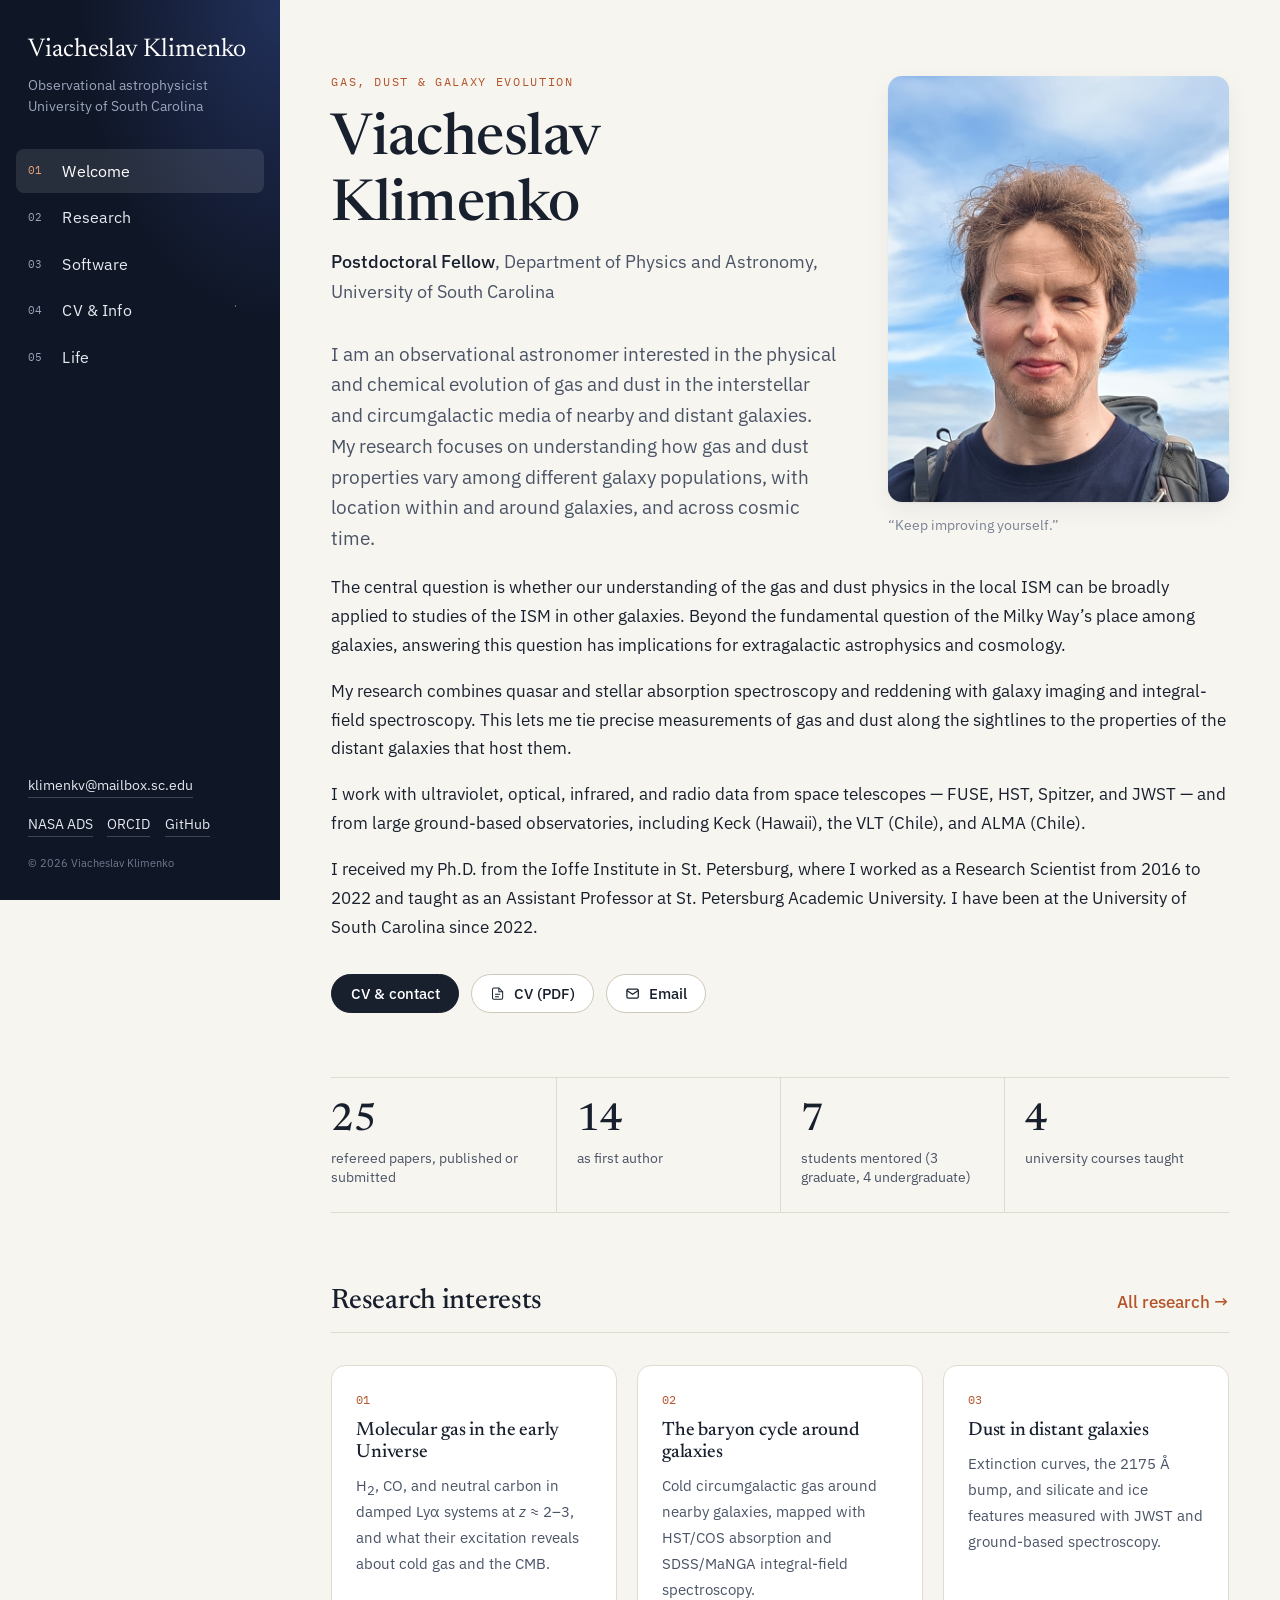
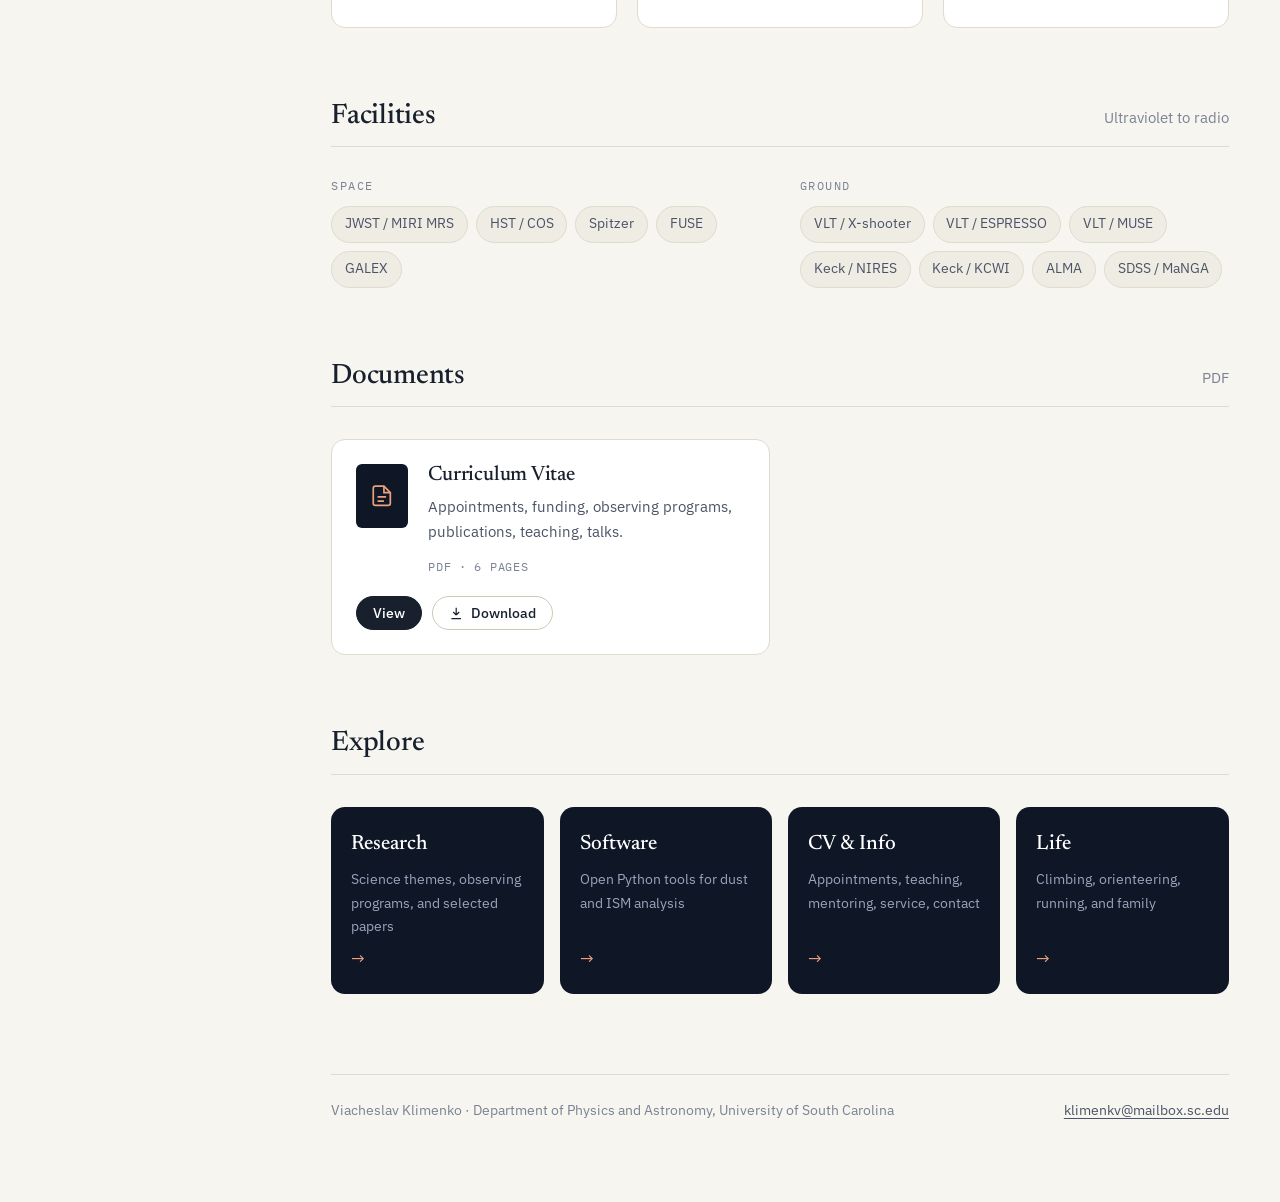
==== commit c9dad762: "Add files via upload" ====
--- a/index.html
+++ b/index.html
@@ -66,7 +66,6 @@
           <div class="btn-row">
             <a class="btn primary" href="cv.html">CV &amp; contact</a>
             <a class="btn" href="assets/docs/Klimenko_CV.pdf" target="_blank" rel="noopener"><svg viewBox="0 0 24 24" fill="none" stroke="currentColor" stroke-width="1.6" aria-hidden="true"><path d="M14 3H6a2 2 0 0 0-2 2v14a2 2 0 0 0 2 2h12a2 2 0 0 0 2-2V9z"/><path d="M14 3v6h6M8 13h8M8 17h6"/></svg> CV (PDF)</a>
-            <a class="btn" href="assets/docs/Klimenko_Research_Statement.pdf" target="_blank" rel="noopener"><svg viewBox="0 0 24 24" fill="none" stroke="currentColor" stroke-width="1.6" aria-hidden="true"><path d="M14 3H6a2 2 0 0 0-2 2v14a2 2 0 0 0 2 2h12a2 2 0 0 0 2-2V9z"/><path d="M14 3v6h6M8 13h8M8 17h6"/></svg> Research statement (PDF)</a>
             <a class="btn" href="mailto:klimenkv@mailbox.sc.edu"><svg viewBox="0 0 24 24" fill="none" stroke="currentColor" stroke-width="2" aria-hidden="true"><rect x="3" y="5" width="18" height="14" rx="2"/><path d="m3 7 9 6 9-6"/></svg> Email</a>
           </div>
         </div>
@@ -116,7 +115,7 @@
       </section>
 
       <section id="documents">
-        <div class="section-title"><h2>Application documents</h2><span class="aside">PDF</span></div>
+        <div class="section-title"><h2>Documents</h2><span class="aside">PDF</span></div>
         <div class="docs">
           <article class="doc reveal">
             <div class="doc-icon"><svg viewBox="0 0 24 24" fill="none" stroke="currentColor" stroke-width="1.6" aria-hidden="true"><path d="M14 3H6a2 2 0 0 0-2 2v14a2 2 0 0 0 2 2h12a2 2 0 0 0 2-2V9z"/><path d="M14 3v6h6M8 13h8M8 17h6"/></svg></div>
@@ -128,18 +127,6 @@
             <div class="doc-actions">
               <a class="btn primary" href="assets/docs/Klimenko_CV.pdf" target="_blank" rel="noopener">View</a>
               <a class="btn" href="assets/docs/Klimenko_CV.pdf" download><svg viewBox="0 0 24 24" fill="none" stroke="currentColor" stroke-width="2" aria-hidden="true"><path d="M12 3v12m0 0 5-5m-5 5-5-5M4 21h16"/></svg> Download</a>
-            </div>
-          </article>
-          <article class="doc reveal">
-            <div class="doc-icon"><svg viewBox="0 0 24 24" fill="none" stroke="currentColor" stroke-width="1.6" aria-hidden="true"><path d="M14 3H6a2 2 0 0 0-2 2v14a2 2 0 0 0 2 2h12a2 2 0 0 0 2-2V9z"/><path d="M14 3v6h6M8 13h8M8 17h6"/></svg></div>
-            <div class="doc-body">
-              <h3>Research Statement</h3>
-              <p>Gas and dust in the ISM beyond the local Milky Way: goals and plans for the next decade.</p>
-              <span class="doc-meta">PDF &middot; 4 pages</span>
-            </div>
-            <div class="doc-actions">
-              <a class="btn primary" href="assets/docs/Klimenko_Research_Statement.pdf" target="_blank" rel="noopener">View</a>
-              <a class="btn" href="assets/docs/Klimenko_Research_Statement.pdf" download><svg viewBox="0 0 24 24" fill="none" stroke="currentColor" stroke-width="2" aria-hidden="true"><path d="M12 3v12m0 0 5-5m-5 5-5-5M4 21h16"/></svg> Download</a>
             </div>
           </article>
         </div>
--- a/assets/css/style.css
+++ b/assets/css/style.css
@@ -196,6 +196,7 @@
 .theme .chips { margin: 1.25rem 0 1.25rem; }
 .more { font-weight: 500; text-decoration: none; }
 .more::after { content: " →"; }
+.more-links { display: flex; flex-wrap: wrap; gap: .5rem 1.5rem; }
 
 .program-grid { display: grid; grid-template-columns: repeat(2, 1fr); gap: 1.25rem; }
 .card { background: var(--card); border: 1px solid var(--line); border-radius: var(--radius); padding: 1.6rem; }
@@ -297,12 +298,20 @@
 .detail-fig { margin: 0 0 3rem; background: #fff; border: 1px solid var(--line); border-radius: var(--radius); padding: 1.25rem; }
 .detail-fig.dark { background: #0b0f17; border-color: #0b0f17; max-width: 32rem; }
 .detail-fig figcaption { font-size: .88rem; color: var(--ink-3); margin-top: .8rem; }
+.fig-pair { display: grid; grid-template-columns: repeat(2, minmax(0, 1fr)); gap: 1.25rem; margin: 0 0 3rem; align-items: start; }
+.fig-pair .detail-fig { margin: 0; }
+.fig-pair img { width: 100%; height: auto; display: block; }
+@media (max-width: 760px) { .fig-pair { grid-template-columns: 1fr; } }
 .detail-fig.dark figcaption { color: #9aa5bb; }
 .article { max-width: var(--measure); }
 .article h2 { font-size: 1.5rem; margin: 2.5rem 0 1rem; }
 .article p, .article li { color: var(--ink-2); }
 .article ul { padding-left: 1.2rem; }
 .article li { margin-bottom: .35rem; }
+.article .refs { padding-left: 1.4rem; font-size: .92rem; }
+.article .refs li { margin-bottom: .7rem; scroll-margin-top: 1.5rem; }
+.article .refs li:target { background: color-mix(in srgb, var(--cool) 10%, transparent); border-radius: 4px; }
+.article .refs a { font-family: var(--mono); font-size: .8rem; margin-left: .3rem; }
 .pager { display: flex; justify-content: space-between; gap: 1rem; margin-top: 3.5rem; padding-top: 1.5rem; border-top: 1px solid var(--line); }
 .pager a { text-decoration: none; font-weight: 500; }
 
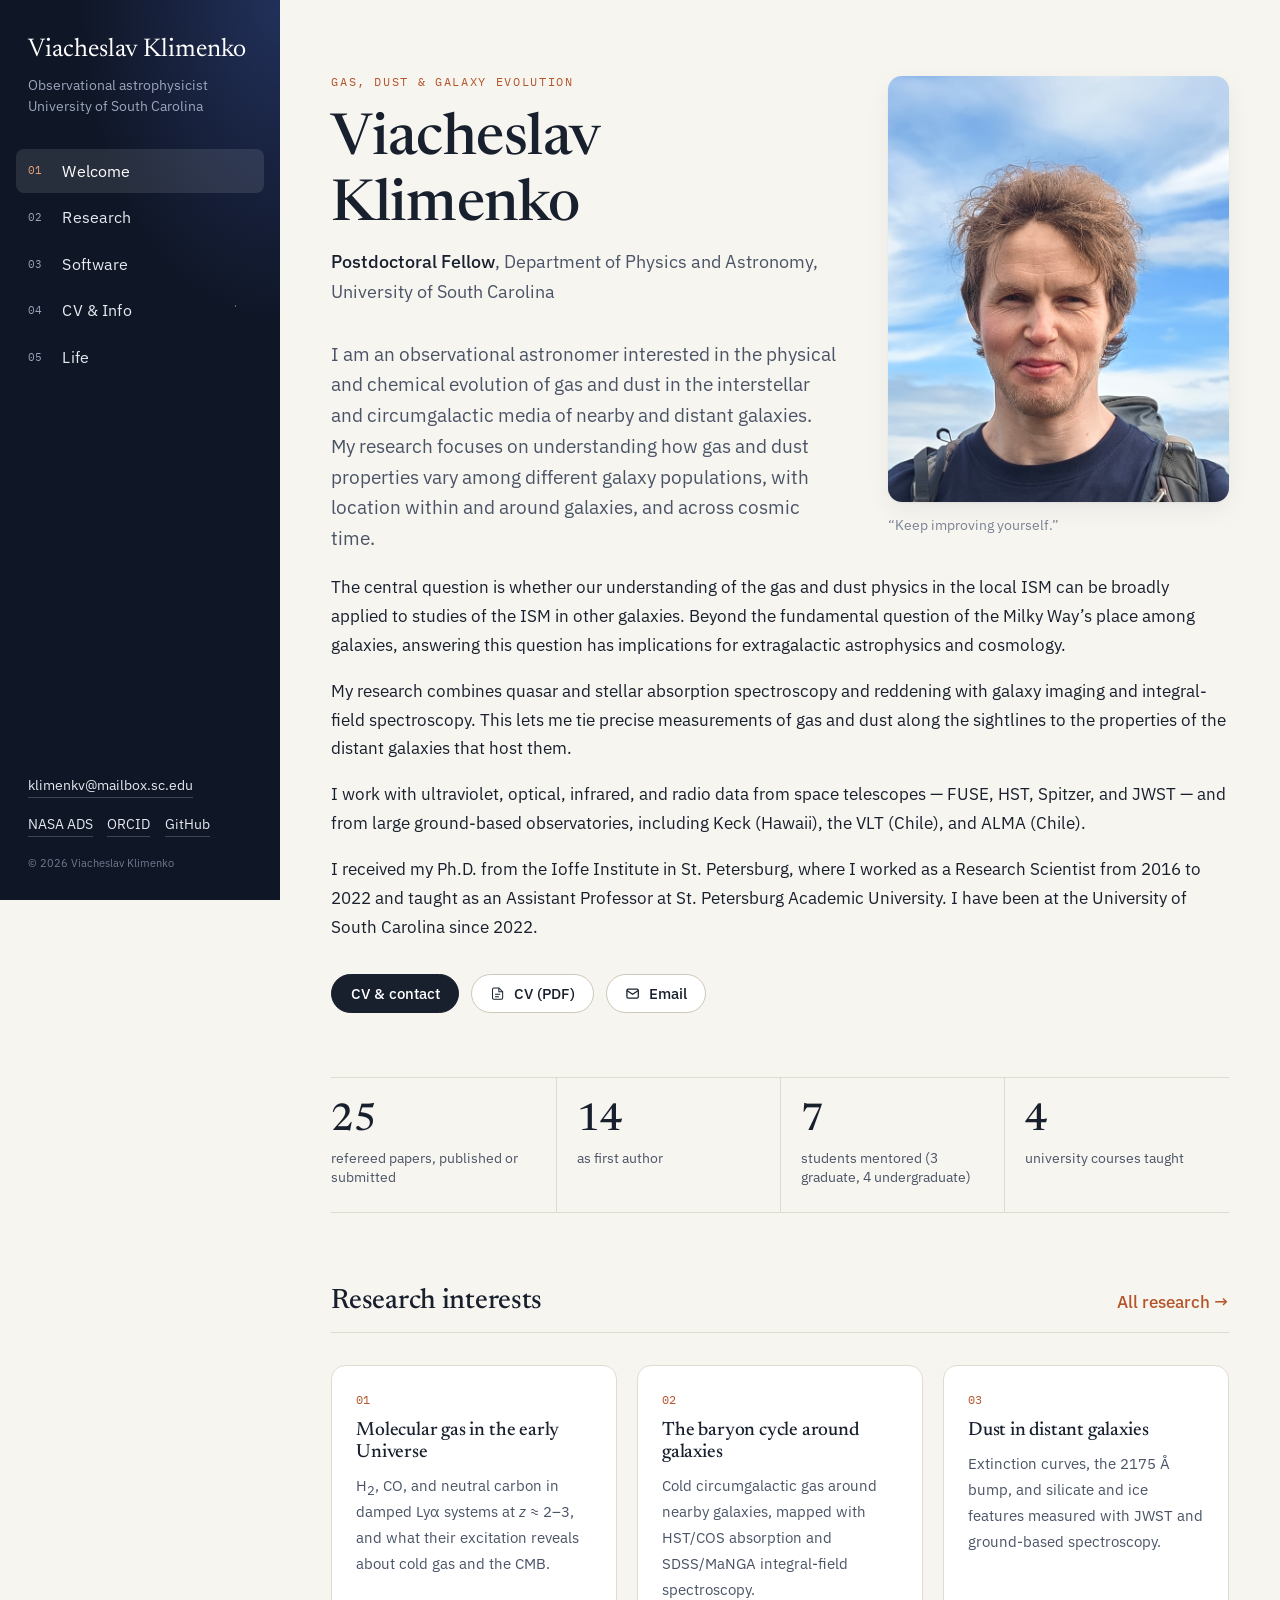
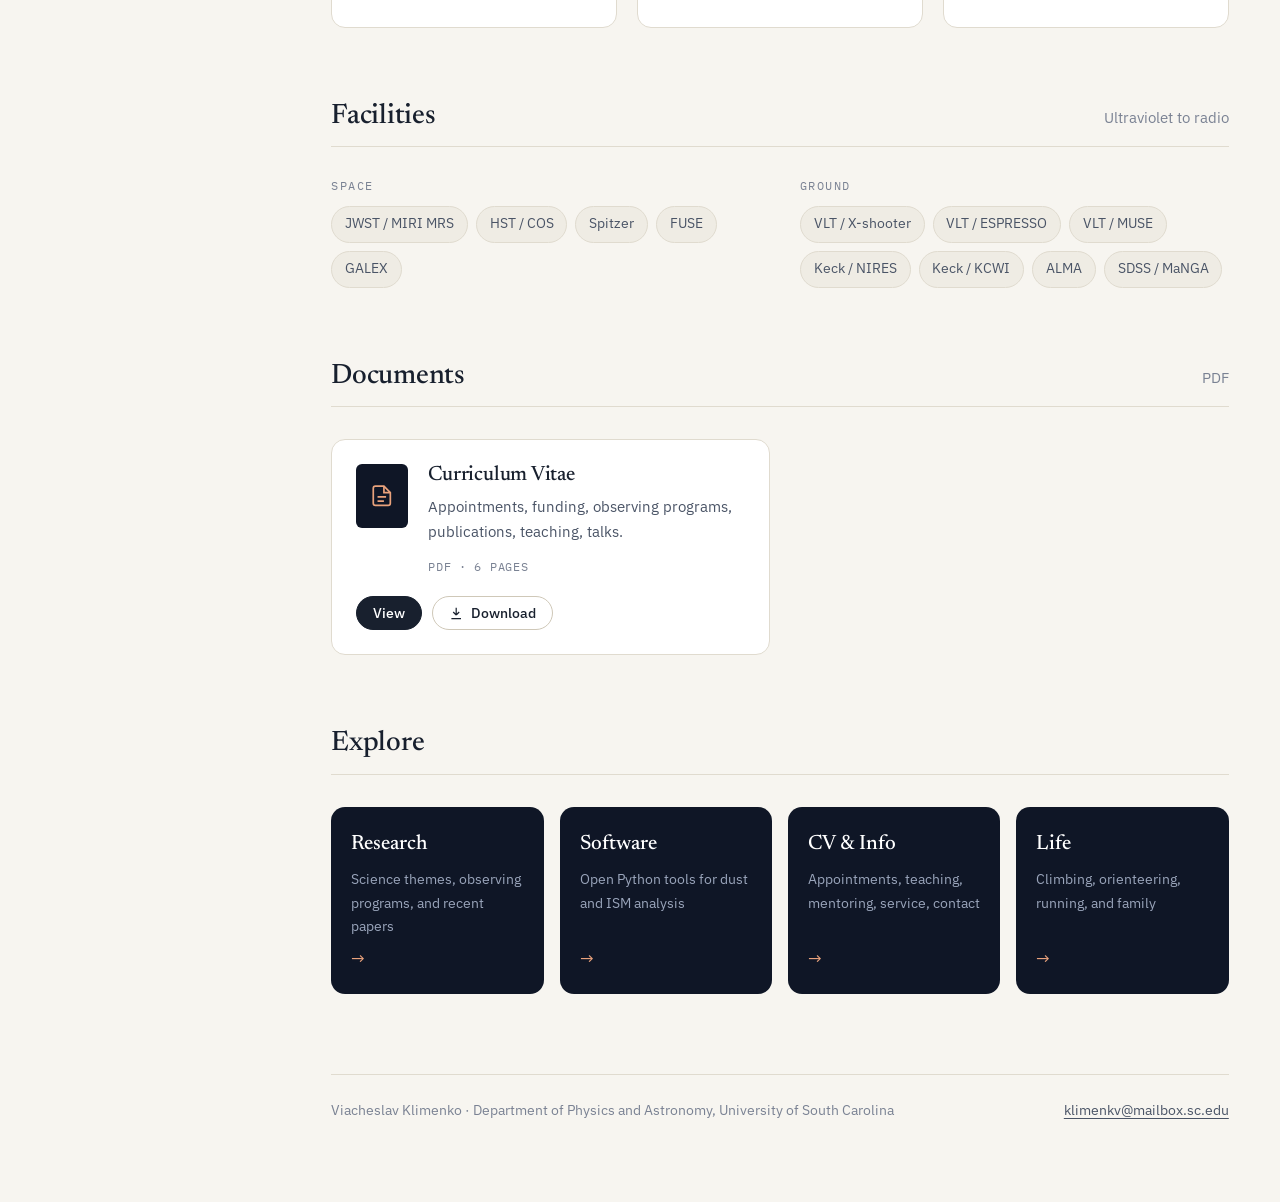
==== commit 3b277bdd: "Add files via upload" ====
--- a/index.html
+++ b/index.html
@@ -135,7 +135,7 @@
       <section>
         <div class="section-title"><h2>Explore</h2></div>
         <div class="pages-grid">
-          <a class="page-link reveal" href="research.html"><b>Research</b><span>Science themes, observing programs, and selected papers</span><i>&rarr;</i></a>
+          <a class="page-link reveal" href="research.html"><b>Research</b><span>Science themes, observing programs, and recent papers</span><i>&rarr;</i></a>
           <a class="page-link reveal" href="software.html"><b>Software</b><span>Open Python tools for dust and ISM analysis</span><i>&rarr;</i></a>
           <a class="page-link reveal" href="cv.html"><b>CV &amp; Info</b><span>Appointments, teaching, mentoring, service, contact</span><i>&rarr;</i></a>
           <a class="page-link reveal" href="life.html"><b>Life</b><span>Climbing, orienteering, running, and family</span><i>&rarr;</i></a>
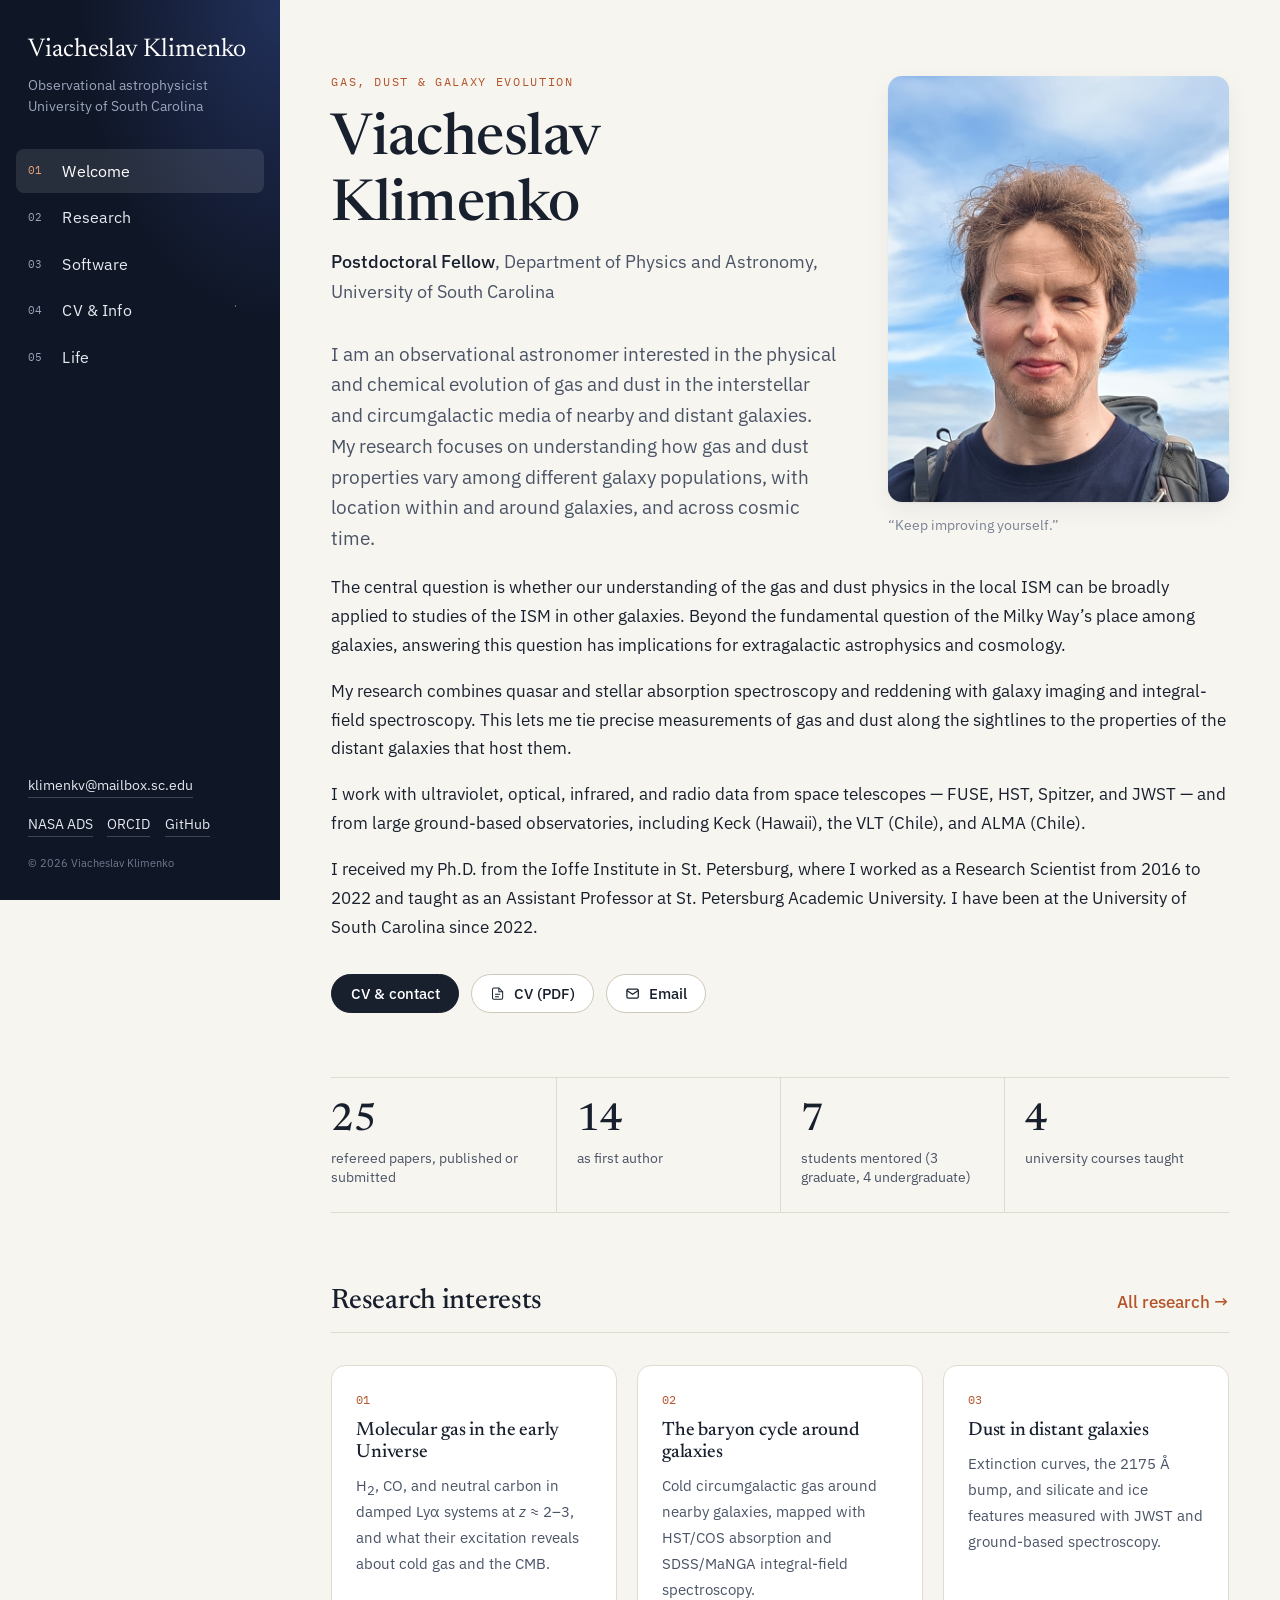
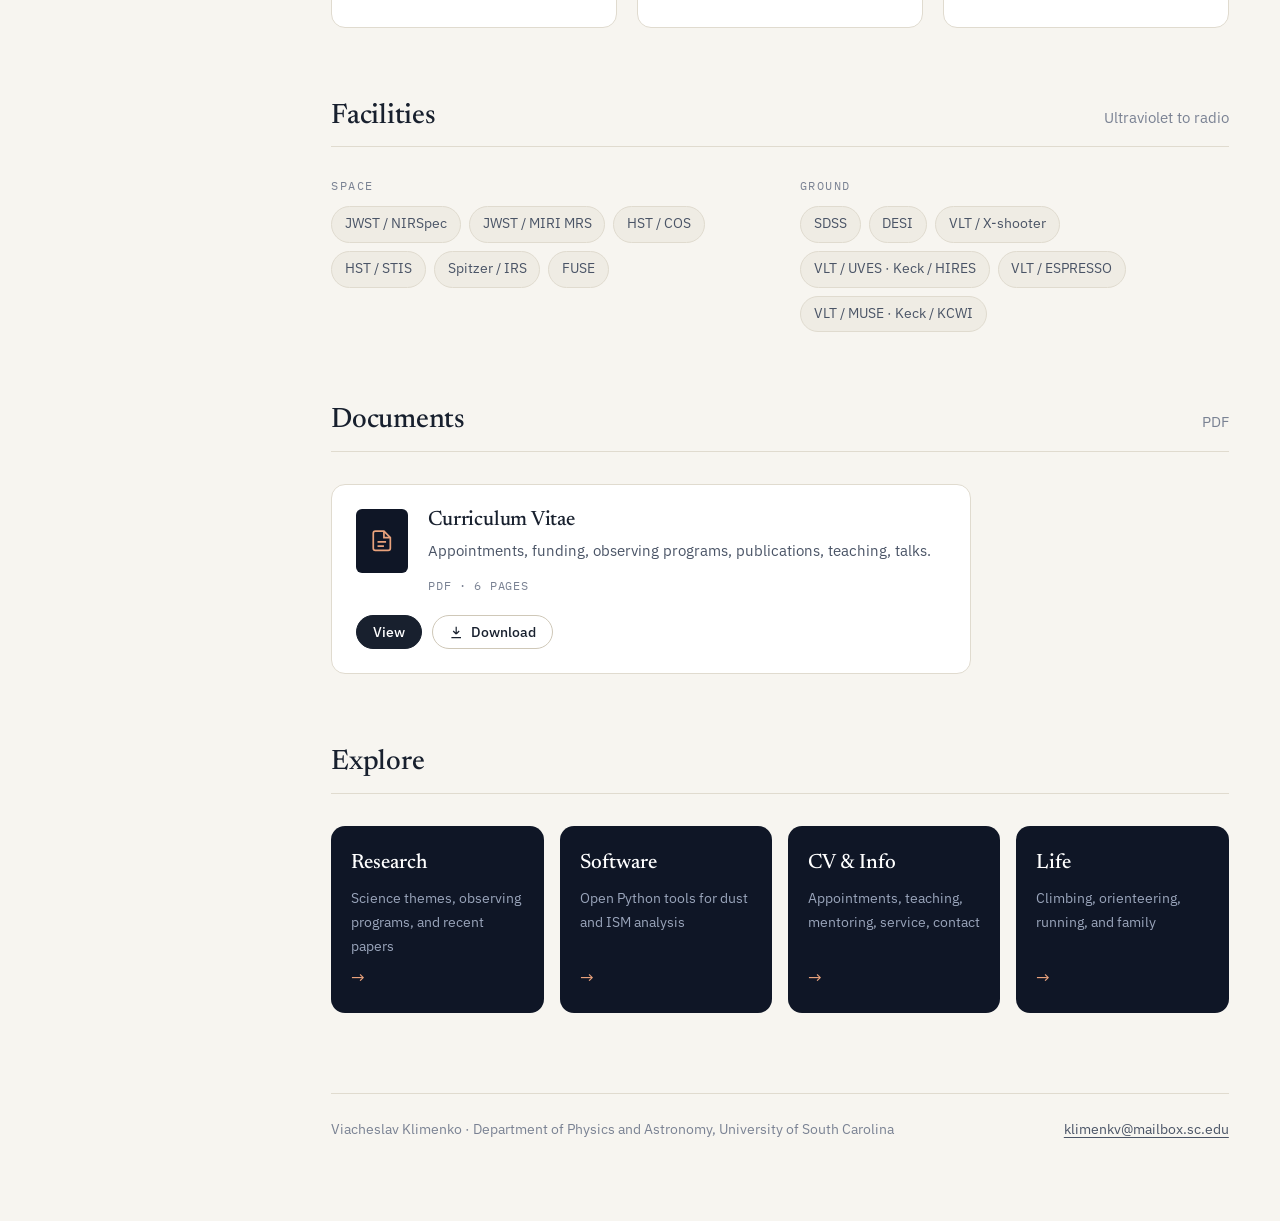
==== commit 9e158b26: "Add files via upload" ====
--- a/index.html
+++ b/index.html
@@ -5,6 +5,7 @@
   <meta name="viewport" content="width=device-width, initial-scale=1">
   <title>Viacheslav Klimenko | Astrophysicist</title>
   <meta name="description" content="Academic homepage of Viacheslav Klimenko, an observational astrophysicist studying gas and dust in the interstellar and circumgalactic media of galaxies.">
+  <meta name="google-site-verification" content="5LuHJ0wls0n2bdyB-Ylj11eL7cPmP3o1P8gA-cpP0kE">
   <meta name="author" content="Viacheslav Klimenko">
   <meta name="theme-color" content="#0f1626">
   <meta property="og:type" content="website">
@@ -105,11 +106,11 @@
         <div class="facility-groups reveal">
           <div>
             <h3>Space</h3>
-            <ul class="chips"><li>JWST / MIRI MRS</li><li>HST / COS</li><li>Spitzer</li><li>FUSE</li><li>GALEX</li></ul>
+            <ul class="chips"><li>JWST / NIRSpec</li><li>JWST / MIRI MRS</li><li>HST / COS</li><li>HST / STIS</li><li>Spitzer / IRS</li><li>FUSE</li></ul>
           </div>
           <div>
             <h3>Ground</h3>
-            <ul class="chips"><li>VLT / X-shooter</li><li>VLT / ESPRESSO</li><li>VLT / MUSE</li><li>Keck / NIRES</li><li>Keck / KCWI</li><li>ALMA</li><li>SDSS / MaNGA</li></ul>
+            <ul class="chips"><li>SDSS</li><li>DESI</li><li>VLT / X-shooter</li><li>VLT / UVES &middot; Keck / HIRES</li><li>VLT / ESPRESSO</li><li>VLT / MUSE &middot; Keck / KCWI</li></ul>
           </div>
         </div>
       </section>
--- a/assets/css/style.css
+++ b/assets/css/style.css
@@ -385,6 +385,7 @@
 
 /* ---------- Documents (CV / research statement) ---------- */
 .docs { display: grid; grid-template-columns: repeat(2, minmax(0, 1fr)); gap: 1.25rem; }
+.docs > .doc:only-child { grid-column: 1 / -1; max-width: 40rem; }
 .doc { display: grid; grid-template-columns: auto minmax(0, 1fr); gap: 1rem 1.25rem; padding: 1.5rem; background: var(--card); border: 1px solid var(--line); border-radius: var(--radius); }
 .doc-icon { width: 3.25rem; height: 4rem; border-radius: 6px; background: var(--night); color: #e9a27c; display: grid; place-items: center; }
 .doc-icon svg { width: 1.6rem; height: 1.6rem; }
